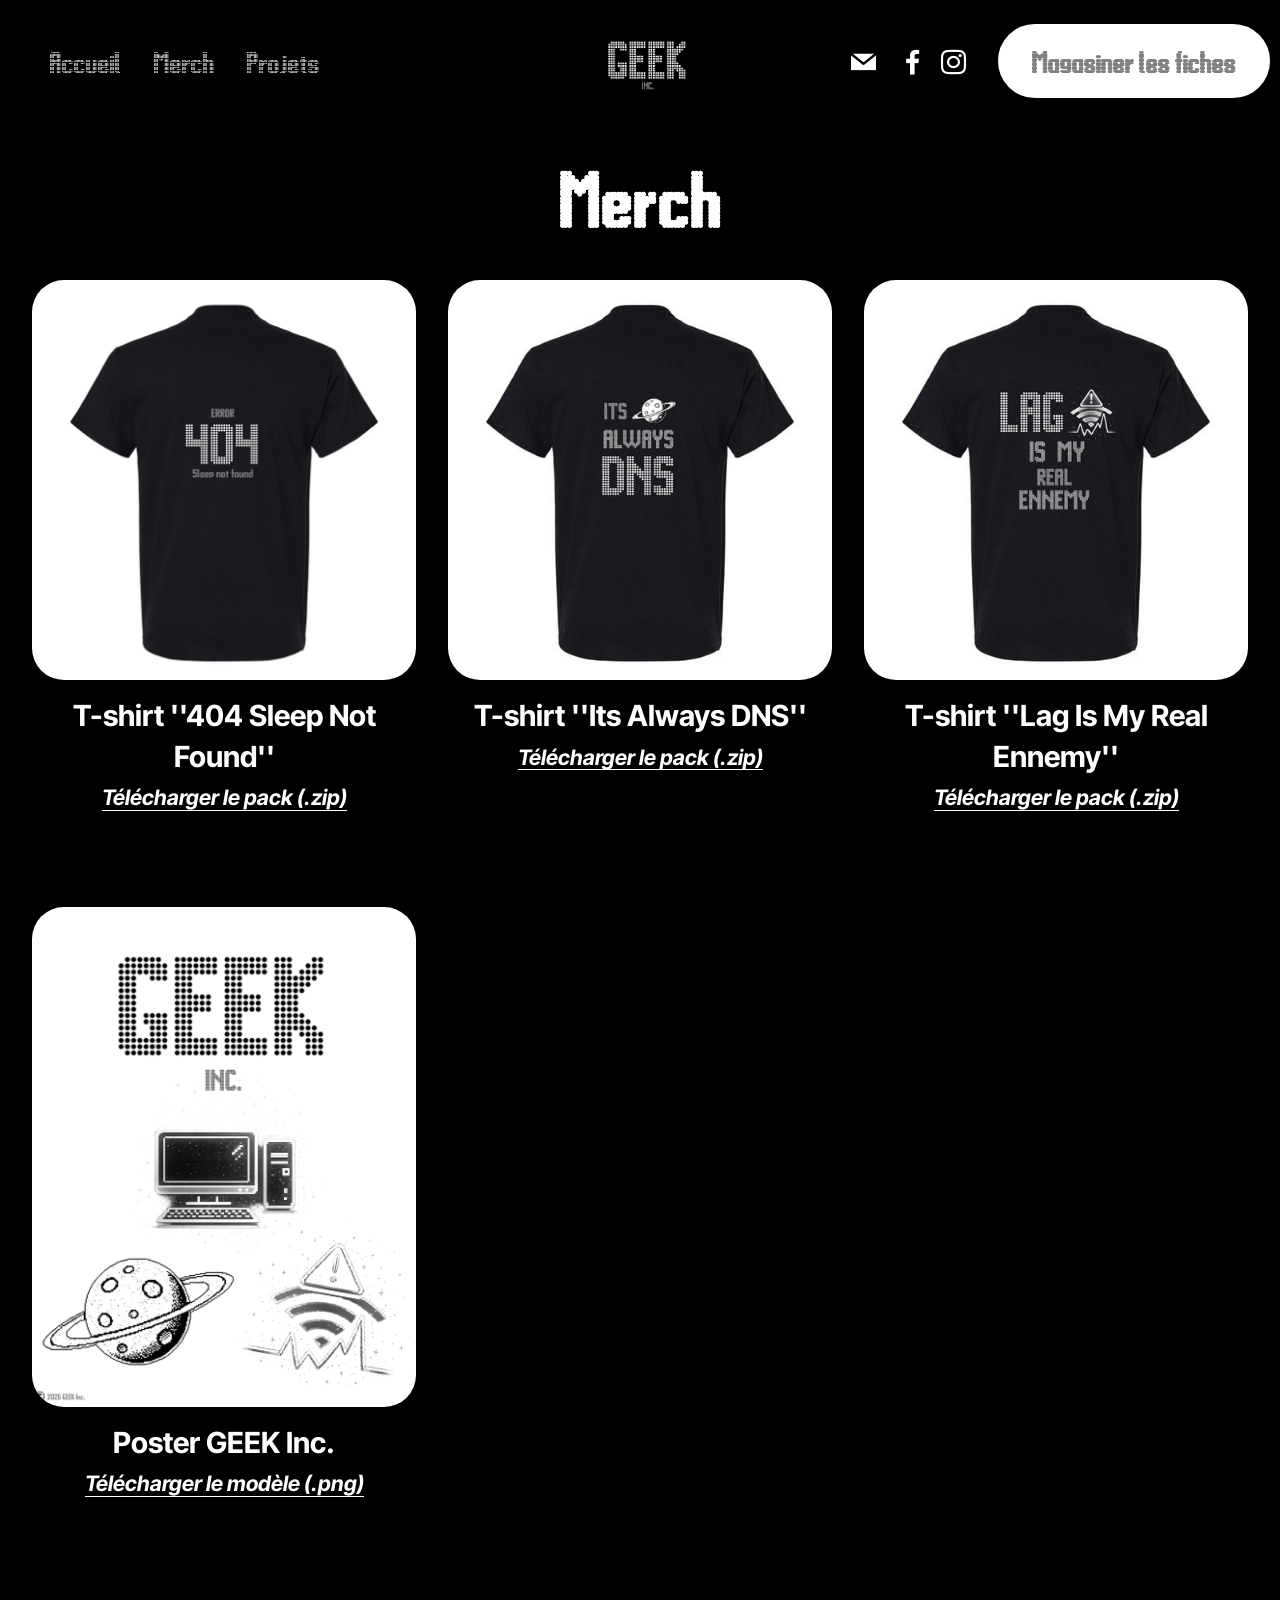
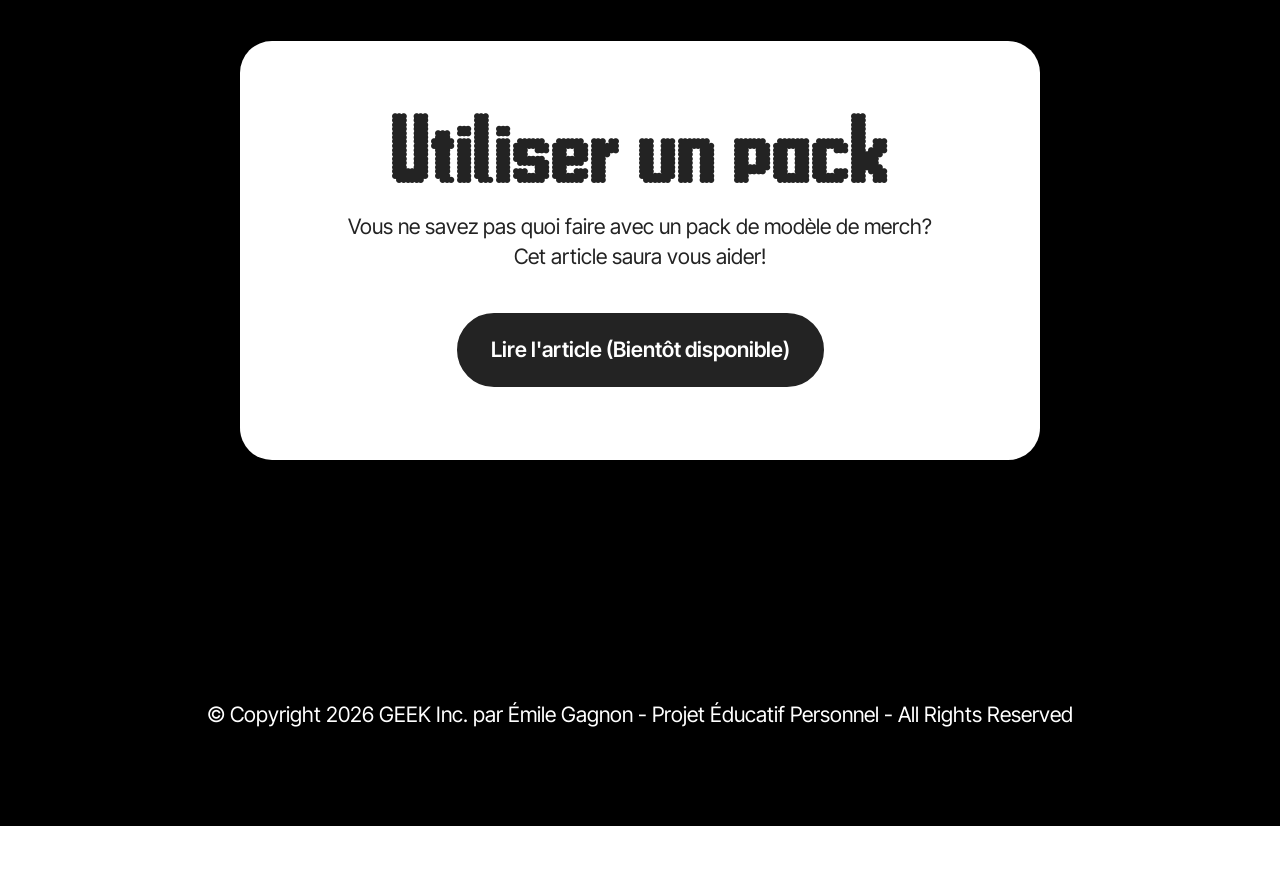
==== modeles-merch.html @ d7d14875 "Initial commit" ====
<!DOCTYPE html>
<html  >
<head>
  <!-- Site made with Mobirise Website Builder v6.1.12, https://mobirise.com -->
  <meta charset="UTF-8">
  <meta http-equiv="X-UA-Compatible" content="IE=edge">
  <meta name="generator" content="Mobirise v6.1.12, mobirise.com">
  <meta name="viewport" content="width=device-width, initial-scale=1, minimum-scale=1">
  <link rel="shortcut icon" href="assets/images/geek-webicon.svg" type="image/x-icon">
  <meta name="description" content="">
  
  
  <title>Nos modèles de merch</title>
  <link rel="stylesheet" href="assets/web/assets/mobirise-icons2/mobirise2.css">
  <link rel="stylesheet" href="assets/bootstrap/css/bootstrap.min.css">
  <link rel="stylesheet" href="assets/animatecss/animate.css">
  <link rel="stylesheet" href="assets/dropdown/css/style.css">
  <link rel="stylesheet" href="assets/socicon/css/styles.css">
  <link rel="stylesheet" href="assets/theme/css/style.css">
  <link href="assets/fonts/style.css" rel="stylesheet">
  <link rel="preload" href="https://fonts.googleapis.com/css?family=Inter+Tight:100,200,300,400,500,600,700,800,900,100i,200i,300i,400i,500i,600i,700i,800i,900i&display=swap" as="style" onload="this.onload=null;this.rel='stylesheet'">
  <noscript><link rel="stylesheet" href="https://fonts.googleapis.com/css?family=Inter+Tight:100,200,300,400,500,600,700,800,900,100i,200i,300i,400i,500i,600i,700i,800i,900i&display=swap"></noscript>
  <link rel="preload" as="style" href="assets/mobirise/css/mbr-additional.css?v=l23xQR"><link rel="stylesheet" href="assets/mobirise/css/mbr-additional.css?v=l23xQR" type="text/css">

  
  
  
</head>
<body>
  
  <section data-bs-version="5.1" class="menu menu3 cid-v8H7tw1gbb" once="menu" id="menu03-1n">
	

	<nav class="navbar navbar-dropdown navbar-fixed-top navbar-expand-lg">
		<div class="container">
			<div class="navbar-brand">
				<span class="navbar-logo">
					<a href="https://mobiri.se">
						<img src="assets/images/geek-354x354.png" alt="Mobirise Website Builder" style="height: 5rem;">
					</a>
				</span>
				
			</div>
			<button class="navbar-toggler" type="button" data-toggle="collapse" data-bs-toggle="collapse" data-target="#navbarSupportedContent" data-bs-target="#navbarSupportedContent" aria-controls="navbarNavAltMarkup" aria-expanded="false" aria-label="Toggle navigation">
				<div class="hamburger">
					<span></span>
					<span></span>
					<span></span>
					<span></span>
				</div>
			</button>
			<div class="collapse navbar-collapse" id="navbarSupportedContent">
				<ul class="navbar-nav nav-dropdown" data-app-modern-menu="true"><li class="nav-item">
						<a class="nav-link link text-primary display-4" href="index.html">Accueil</a>
					</li>
					<li class="nav-item">
						<a class="nav-link link show text-primary display-4" href="modeles-merch.html" aria-expanded="false">Merch</a>
					</li>
					<li class="nav-item">
						<a class="nav-link link text-primary display-4" href="page2.html" target="_blank">Projets</a>
					</li></ul>
				<div class="icons-menu">
					<a class="iconfont-wrapper" href="mailto:info@geek-inc.xyz">
						<span class="p-2 mbr-iconfont socicon-mail socicon" style="font-size: 25px;"></span>
					</a>
					
						<a href="https://www.facebook.com/geek.inc/" target="_blank"><span class="p-2 mbr-iconfont socicon-facebook socicon" style="color: rgb(255, 255, 255); fill: rgb(255, 255, 255); font-size: 25px;"></span></a>
					
					<a class="iconfont-wrapper" href="https://www.instagram.com/geekinc.xyz/" target="_blank">
						<span class="p-2 mbr-iconfont socicon-instagram socicon" style="font-size: 25px;"></span>
					</a>
					
				</div>
				<div class="navbar-buttons mbr-section-btn"><a class="btn btn-primary display-4" href="https://fiches.geek-inc.xyz/" target="_blank">Magasiner les fiches</a></div>
			</div>
		</div>
	</nav>
</section>

<section data-bs-version="5.1" class="people03 cid-v8NaRbPdPz" id="people03-1o">
	
	
	<div class="container">
		<div class="row justify-content-center">
			<div class="col-12 content-head">
				<div class="mbr-section-head mb-5">
					<h4 class="mbr-section-title mbr-fonts-style align-center mb-0 display-2">
						<strong>Merch</strong></h4>
					
				</div>
			</div>
		</div>
		<div class="row">
			<div class="item features-image col-12 col-md-6 col-lg-4">
				<div class="item-wrapper">
					<div class="item-img mb-3">
						<img src="assets/images/tc3a9lc3a9chargement-816x816.png" alt="Mobirise Website Builder" title="">
					</div>
					<div class="item-content align-left">
						<h5 class="item-title mbr-fonts-style display-5"><strong>T-shirt ''404 Sleep Not Found''</strong></h5>
						<h6 class="item-subtitle mbr-fonts-style mb-3 display-7"><a href="https://kdrive.infomaniak.com/app/share/1619948/3350c011-be08-47e1-a820-5546f17cfd3f" class="text-primary" target="_blank"><strong><em>Télécharger le pack (.zip)</em></strong></a></h6>
						
					</div>
					
				</div>
			</div>
			<div class="item features-image col-12 col-md-6 col-lg-4">
				<div class="item-wrapper">
					<div class="item-img mb-3">
						<img src="assets/images/preview-500x500.jpg" alt="Mobirise Website Builder" title="">
					</div>
					<div class="item-content align-left">
						<h5 class="item-title mbr-fonts-style display-5"><strong>T-shirt ''Its Always DNS''</strong></h5>
						<h6 class="item-subtitle mbr-fonts-style mb-3 display-7"><a href="https://kdrive.infomaniak.com/app/share/1619948/a15e37b4-06e8-485d-86db-93f34a758760" class="text-primary" target="_blank"><strong><em>Télécharger le pack (.zip)</em></strong></a></h6>
						
					</div>
					
				</div>
			</div>
			<div class="item features-image col-12 col-md-6 col-lg-4">
				<div class="item-wrapper">
					<div class="item-img mb-3">
						<img src="assets/images/preview201-500x500.jpg" alt="Mobirise Website Builder" title="">
					</div>
					<div class="item-content align-left">
						<h5 class="item-title mbr-fonts-style display-5"><strong>T-shirt ''Lag Is My Real Ennemy''</strong></h5>
						<h6 class="item-subtitle mbr-fonts-style mb-3 display-7"><a href="https://kdrive.infomaniak.com/app/share/1619948/7f54cbf1-dd48-4a43-bb55-bf2e0da4bc68" class="text-primary" target="_blank"><strong><em>Télécharger le pack (.zip)</em></strong></a></h6>
						
					</div>
					
				</div>
			</div>
		</div>
	</div>
</section>

<section data-bs-version="5.1" class="people03 cid-v8SLwIOZ2M" id="people03-1q">
	
	
	<div class="container">
		<div class="row justify-content-center">
			<div class="col-12 content-head">
				
			</div>
		</div>
		<div class="row">
			<div class="item features-image col-12 col-md-6 col-lg-4">
				<div class="item-wrapper">
					<div class="item-img mb-3">
						<img src="assets/images/geek20inc.20poster-816x1037.png" alt="Mobirise Website Builder" title="">
					</div>
					<div class="item-content align-left">
						<h5 class="item-title mbr-fonts-style display-5"><strong>Poster GEEK Inc.</strong></h5>
						<h6 class="item-subtitle mbr-fonts-style mb-3 display-7"><a href="https://kdrive.infomaniak.com/app/share/1619948/2eade030-0a85-47ed-95ed-756db6392377" class="text-primary" target="_blank"><strong><em>Télécharger le modèle (.png)</em></strong></a></h6>
						
					</div>
					
				</div>
			</div>
			
			
		</div>
	</div>
</section>

<section data-bs-version="5.1" class="header14 cid-v8NqPyQXsV" id="header14-1p">
	

	
	
	<div class="container">
		<div class="row justify-content-center">
			<div class="card col-12 col-md-12 col-lg-8">
				<div class="card-wrapper">
					<div class="card-box align-center">
						<h1 class="card-title mbr-fonts-style mb-4 display-1"><strong>Utiliser&nbsp;un pack</strong></h1>
						<p class="mbr-text mbr-fonts-style mb-4 display-7">Vous ne savez pas quoi faire avec un pack de modèle de merch?<br>Cet article saura vous aider!</p>
						<div class="mbr-section-btn mt-4"><a class="btn btn-black display-7" href="https://mobiri.se">Lire l'article (Bientôt disponible)</a></div>
					</div>
				</div>
			</div>
		</div>
	</div>
</section>

<section data-bs-version="5.1" class="footer3 programm5 cid-tL7oDZlVRK" once="footers" id="footer03-3">

        

    

    <div class="container">
        <div class="row">

            

            <div class="col-12">
                
            </div>
            <div class="col-12 mt-5">
                <p class="mbr-fonts-style copyright display-7">
                    © Copyright 2026 GEEK Inc. par Émile Gagnon - Projet Éducatif Personnel - All Rights Reserved
                </p>
            </div>
        </div>
    </div>
</section><section class="display-7" style="padding: 0;align-items: center;justify-content: center;flex-wrap: wrap;    align-content: center;display: flex;position: relative;height: 4rem;"><a href="https://mobiri.se/" style="flex: 1 1;height: 4rem;position: absolute;width: 100%;z-index: 1;"><img alt="" style="height: 4rem;" src="[data-uri]"></a><p style="margin: 0;text-align: center;" class="display-7">&#8204;</p><a style="z-index:1" href="https://mobirise.com/drag-drop-website-builder.html">Drag & Drop Website Builder</a></section><script src="assets/bootstrap/js/bootstrap.bundle.min.js"></script>  <script src="assets/smoothscroll/smooth-scroll.js"></script>  <script src="assets/ytplayer/index.js"></script>  <script src="assets/dropdown/js/navbar-dropdown.js"></script>  <script src="assets/theme/js/script.js"></script>  
  
  
  <input name="animation" type="hidden">
  </body>
</html>
---- assets/web/assets/mobirise-icons2/mobirise2.css ----
@font-face {
  font-family: 'Moririse2';
  font-display: swap;
  src:  url('mobirise2.eot?f2bix4');
  src:  url('mobirise2.eot?f2bix4#iefix') format('embedded-opentype'),
    url('mobirise2.woff2?f2bix4') format('woff2'),
    url('mobirise2.woff?f2bix4') format('woff'),
    url('mobirise2.ttf?f2bix4') format('truetype'),
    url('mobirise2.svg?f2bix4#mobirise2') format('svg');
  font-weight: normal;
  font-style: normal;
}

[class^="mobi-"], [class*=" mobi-"] {
  /* use !important to prevent issues with browser extensions that change fonts */
  font-family: 'Moririse2' !important;
  speak: none;
  font-style: normal;
  font-weight: normal;
  font-variant: normal;
  text-transform: none;
  line-height: 1;

  /* Better Font Rendering =========== */
  -webkit-font-smoothing: antialiased;
  -moz-osx-font-smoothing: grayscale;
}

.mobi-mbri-add-submenu:before {
  content: "\e900";
}
.mobi-mbri-alert:before {
  content: "\e901";
}
.mobi-mbri-align-center:before {
  content: "\e902";
}
.mobi-mbri-align-justify:before {
  content: "\e903";
}
.mobi-mbri-align-left:before {
  content: "\e904";
}
.mobi-mbri-align-right:before {
  content: "\e905";
}
.mobi-mbri-android:before {
  content: "\e906";
}
.mobi-mbri-apple:before {
  content: "\e907";
}
.mobi-mbri-arrow-down:before {
  content: "\e908";
}
.mobi-mbri-arrow-next:before {
  content: "\e909";
}
.mobi-mbri-arrow-prev:before {
  content: "\e90a";
}
.mobi-mbri-arrow-up:before {
  content: "\e90b";
}
.mobi-mbri-bold:before {
  content: "\e90c";
}
.mobi-mbri-bookmark:before {
  content: "\e90d";
}
.mobi-mbri-bootstrap:before {
  content: "\e90e";
}
.mobi-mbri-briefcase:before {
  content: "\e90f";
}
.mobi-mbri-browse:before {
  content: "\e910";
}
.mobi-mbri-bulleted-list:before {
  content: "\e911";
}
.mobi-mbri-calendar:before {
  content: "\e912";
}
.mobi-mbri-camera:before {
  content: "\e913";
}
.mobi-mbri-cart-add:before {
  content: "\e914";
}
.mobi-mbri-cart-full:before {
  content: "\e915";
}
.mobi-mbri-cash:before {
  content: "\e916";
}
.mobi-mbri-change-style:before {
  content: "\e917";
}
.mobi-mbri-chat:before {
  content: "\e918";
}
.mobi-mbri-clock:before {
  content: "\e919";
}
.mobi-mbri-close:before {
  content: "\e91a";
}
.mobi-mbri-cloud:before {
  content: "\e91b";
}
.mobi-mbri-code:before {
  content: "\e91c";
}
.mobi-mbri-contact-form:before {
  content: "\e91d";
}
.mobi-mbri-credit-card:before {
  content: "\e91e";
}
.mobi-mbri-cursor-click:before {
  content: "\e91f";
}
.mobi-mbri-cust-feedback:before {
  content: "\e920";
}
.mobi-mbri-database:before {
  content: "\e921";
}
.mobi-mbri-delivery:before {
  content: "\e922";
}
.mobi-mbri-desktop:before {
  content: "\e923";
}
.mobi-mbri-devices:before {
  content: "\e924";
}
.mobi-mbri-down:before {
  content: "\e925";
}
.mobi-mbri-download-2:before {
  content: "\e926";
}
.mobi-mbri-download:before {
  content: "\e927";
}
.mobi-mbri-drag-n-drop-2:before {
  content: "\e928";
}
.mobi-mbri-drag-n-drop:before {
  content: "\e929";
}
.mobi-mbri-edit-2:before {
  content: "\e92a";
}
.mobi-mbri-edit:before {
  content: "\e92b";
}
.mobi-mbri-error:before {
  content: "\e92c";
}
.mobi-mbri-extension:before {
  content: "\e92d";
}
.mobi-mbri-features:before {
  content: "\e92e";
}
.mobi-mbri-file:before {
  content: "\e92f";
}
.mobi-mbri-flag:before {
  content: "\e930";
}
.mobi-mbri-folder:before {
  content: "\e931";
}
.mobi-mbri-gift:before {
  content: "\e932";
}
.mobi-mbri-github:before {
  content: "\e933";
}
.mobi-mbri-globe-2:before {
  content: "\e934";
}
.mobi-mbri-globe:before {
  content: "\e935";
}
.mobi-mbri-growing-chart:before {
  content: "\e936";
}
.mobi-mbri-hearth:before {
  content: "\e937";
}
.mobi-mbri-help:before {
  content: "\e938";
}
.mobi-mbri-home:before {
  content: "\e939";
}
.mobi-mbri-hot-cup:before {
  content: "\e93a";
}
.mobi-mbri-idea:before {
  content: "\e93b";
}
.mobi-mbri-image-gallery:before {
  content: "\e93c";
}
.mobi-mbri-image-slider:before {
  content: "\e93d";
}
.mobi-mbri-info:before {
  content: "\e93e";
}
.mobi-mbri-italic:before {
  content: "\e93f";
}
.mobi-mbri-key:before {
  content: "\e940";
}
.mobi-mbri-laptop:before {
  content: "\e941";
}
.mobi-mbri-layers:before {
  content: "\e942";
}
.mobi-mbri-left-right:before {
  content: "\e943";
}
.mobi-mbri-left:before {
  content: "\e944";
}
.mobi-mbri-letter:before {
  content: "\e945";
}
.mobi-mbri-like:before {
  content: "\e946";
}
.mobi-mbri-link:before {
  content: "\e947";
}
.mobi-mbri-lock:before {
  content: "\e948";
}
.mobi-mbri-login:before {
  content: "\e949";
}
.mobi-mbri-logout:before {
  content: "\e94a";
}
.mobi-mbri-magic-stick:before {
  content: "\e94b";
}
.mobi-mbri-map-pin:before {
  content: "\e94c";
}
.mobi-mbri-menu:before {
  content: "\e94d";
}
.mobi-mbri-mobile-2:before {
  content: "\e94e";
}
.mobi-mbri-mobile-horizontal:before {
  content: "\e94f";
}
.mobi-mbri-mobile:before {
  content: "\e950";
}
.mobi-mbri-mobirise:before {
  content: "\e951";
}
.mobi-mbri-more-horizontal:before {
  content: "\e952";
}
.mobi-mbri-more-vertical:before {
  content: "\e953";
}
.mobi-mbri-music:before {
  content: "\e954";
}
.mobi-mbri-new-file:before {
  content: "\e955";
}
.mobi-mbri-numbered-list:before {
  content: "\e956";
}
.mobi-mbri-opened-folder:before {
  content: "\e957";
}
.mobi-mbri-pages:before {
  content: "\e958";
}
.mobi-mbri-paper-plane:before {
  content: "\e959";
}
.mobi-mbri-paperclip:before {
  content: "\e95a";
}
.mobi-mbri-phone:before {
  content: "\e95b";
}
.mobi-mbri-photo:before {
  content: "\e95c";
}
.mobi-mbri-photos:before {
  content: "\e95d";
}
.mobi-mbri-pin:before {
  content: "\e95e";
}
.mobi-mbri-play:before {
  content: "\e95f";
}
.mobi-mbri-plus:before {
  content: "\e960";
}
.mobi-mbri-preview:before {
  content: "\e961";
}
.mobi-mbri-print:before {
  content: "\e962";
}
.mobi-mbri-protect:before {
  content: "\e963";
}
.mobi-mbri-question:before {
  content: "\e964";
}
.mobi-mbri-quote-left:before {
  content: "\e965";
}
.mobi-mbri-quote-right:before {
  content: "\e966";
}
.mobi-mbri-redo:before {
  content: "\e967";
}
.mobi-mbri-refresh:before {
  content: "\e968";
}
.mobi-mbri-responsive-2:before {
  content: "\e969";
}
.mobi-mbri-responsive:before {
  content: "\e96a";
}
.mobi-mbri-right:before {
  content: "\e96b";
}
.mobi-mbri-rocket:before {
  content: "\e96c";
}
.mobi-mbri-sad-face:before {
  content: "\e96d";
}
.mobi-mbri-sale:before {
  content: "\e96e";
}
.mobi-mbri-save:before {
  content: "\e96f";
}
.mobi-mbri-search:before {
  content: "\e970";
}
.mobi-mbri-setting-2:before {
  content: "\e971";
}
.mobi-mbri-setting-3:before {
  content: "\e972";
}
.mobi-mbri-setting:before {
  content: "\e973";
}
.mobi-mbri-share:before {
  content: "\e974";
}
.mobi-mbri-shopping-bag:before {
  content: "\e975";
}
.mobi-mbri-shopping-basket:before {
  content: "\e976";
}
.mobi-mbri-shopping-cart:before {
  content: "\e977";
}
.mobi-mbri-sites:before {
  content: "\e978";
}
.mobi-mbri-smile-face:before {
  content: "\e979";
}
.mobi-mbri-speed:before {
  content: "\e97a";
}
.mobi-mbri-star:before {
  content: "\e97b";
}
.mobi-mbri-success:before {
  content: "\e97c";
}
.mobi-mbri-sun:before {
  content: "\e97d";
}
.mobi-mbri-sun2:before {
  content: "\e97e";
}
.mobi-mbri-tablet-vertical:before {
  content: "\e97f";
}
.mobi-mbri-tablet:before {
  content: "\e980";
}
.mobi-mbri-target:before {
  content: "\e981";
}
.mobi-mbri-timer:before {
  content: "\e982";
}
.mobi-mbri-to-ftp:before {
  content: "\e983";
}
.mobi-mbri-to-local-drive:before {
  content: "\e984";
}
.mobi-mbri-touch-swipe:before {
  content: "\e985";
}
.mobi-mbri-touch:before {
  content: "\e986";
}
.mobi-mbri-trash:before {
  content: "\e987";
}
.mobi-mbri-underline:before {
  content: "\e988";
}
.mobi-mbri-undo:before {
  content: "\e989";
}
.mobi-mbri-unlink:before {
  content: "\e98a";
}
.mobi-mbri-unlock:before {
  content: "\e98b";
}
.mobi-mbri-up-down:before {
  content: "\e98c";
}
.mobi-mbri-up:before {
  content: "\e98d";
}
.mobi-mbri-update:before {
  content: "\e98e";
}
.mobi-mbri-upload-2:before {
  content: "\e98f";
}
.mobi-mbri-upload:before {
  content: "\e990";
}
.mobi-mbri-user-2:before {
  content: "\e991";
}
.mobi-mbri-user:before {
  content: "\e992";
}
.mobi-mbri-users:before {
  content: "\e993";
}
.mobi-mbri-video-play:before {
  content: "\e994";
}
.mobi-mbri-video:before {
  content: "\e995";
}
.mobi-mbri-watch:before {
  content: "\e996";
}
.mobi-mbri-website-theme-2:before {
  content: "\e997";
}
.mobi-mbri-website-theme:before {
  content: "\e998";
}
.mobi-mbri-wifi:before {
  content: "\e999";
}
.mobi-mbri-windows:before {
  content: "\e99a";
}
.mobi-mbri-zoom-in:before {
  content: "\e99b";
}
.mobi-mbri-zoom-out:before {
  content: "\e99c";
}
---- assets/dropdown/css/style.css ----
.navbar-dropdown {
  left: 0;
  padding: 0;
  position: absolute;
  right: 0;
  top: 0;
  transition: all 0.45s ease;
  z-index: 1030;
  background: #282828; }
  .navbar-dropdown .navbar-logo {
    margin-right: 0.8rem;
    transition: margin 0.3s ease-in-out;
    vertical-align: middle; }
    .navbar-dropdown .navbar-logo img {
      height: 3.125rem;
      transition: all 0.3s ease-in-out; }
    .navbar-dropdown .navbar-logo.mbr-iconfont {
      font-size: 3.125rem;
      line-height: 3.125rem; }
  .navbar-dropdown .navbar-caption {
    font-weight: 700;
    white-space: normal;
    vertical-align: -4px;
    line-height: 3.125rem !important; }
    .navbar-dropdown .navbar-caption, .navbar-dropdown .navbar-caption:hover {
      color: inherit;
      text-decoration: none; }
  .navbar-dropdown .mbr-iconfont + .navbar-caption {
    vertical-align: -1px; }
  .navbar-dropdown.navbar-fixed-top {
    position: fixed; }
  .navbar-dropdown .navbar-brand span {
    vertical-align: -4px; }
  .navbar-dropdown.bg-color.transparent {
    background: none; }
  .navbar-dropdown.navbar-short .navbar-brand {
    padding: 0.625rem 0; }
    .navbar-dropdown.navbar-short .navbar-brand span {
      vertical-align: -1px; }
  .navbar-dropdown.navbar-short .navbar-caption {
    line-height: 2.375rem !important;
    vertical-align: -2px; }
  .navbar-dropdown.navbar-short .navbar-logo {
    margin-right: 0.5rem; }
    .navbar-dropdown.navbar-short .navbar-logo img {
      height: 2.375rem; }
    .navbar-dropdown.navbar-short .navbar-logo.mbr-iconfont {
      font-size: 2.375rem;
      line-height: 2.375rem; }
  .navbar-dropdown.navbar-short .mbr-table-cell {
    height: 3.625rem; }
  .navbar-dropdown .navbar-close {
    left: 0.6875rem;
    position: fixed;
    top: 0.75rem;
    z-index: 1000; }
  .navbar-dropdown .hamburger-icon {
    content: "";
    display: inline-block;
    vertical-align: middle;
    width: 16px;
    -webkit-box-shadow: 0 -6px 0 1px #282828,0 0 0 1px #282828,0 6px 0 1px #282828;
    -moz-box-shadow: 0 -6px 0 1px #282828,0 0 0 1px #282828,0 6px 0 1px #282828;
    box-shadow: 0 -6px 0 1px #282828,0 0 0 1px #282828,0 6px 0 1px #282828; }

.dropdown-menu .dropdown-toggle[data-toggle="dropdown-submenu"]::after {
  border-bottom: 0.35em solid transparent;
  border-left: 0.35em solid;
  border-right: 0;
  border-top: 0.35em solid transparent;
  margin-left: 0.3rem; }

.dropdown-menu .dropdown-item:focus {
  outline: 0; }

.nav-dropdown {
  font-size: 0.75rem;
  font-weight: 500;
  height: auto !important; }
  .nav-dropdown .nav-btn {
    padding-left: 1rem; }
  .nav-dropdown .link {
    margin: .667em 1.667em;
    font-weight: 500;
    padding: 0;
    transition: color .2s ease-in-out; }
    .nav-dropdown .link.dropdown-toggle {
      margin-right: 2.583em; }
      .nav-dropdown .link.dropdown-toggle::after {
        margin-left: .25rem;
        border-top: 0.35em solid;
        border-right: 0.35em solid transparent;
        border-left: 0.35em solid transparent;
        border-bottom: 0; }
      .nav-dropdown .link.dropdown-toggle[aria-expanded="true"] {
        margin: 0;
        padding: 0.667em 3.263em  0.667em 1.667em; }
  .nav-dropdown .link::after,
  .nav-dropdown .dropdown-item::after {
    color: inherit; }
  .nav-dropdown .btn {
    font-size: 0.75rem;
    font-weight: 700;
    letter-spacing: 0;
    margin-bottom: 0;
    padding-left: 1.25rem;
    padding-right: 1.25rem; }
  .nav-dropdown .dropdown-menu {
    border-radius: 0;
    border: 0;
    left: 0;
    margin: 0;
    padding-bottom: 1.25rem;
    padding-top: 1.25rem;
    position: relative; }
  .nav-dropdown .dropdown-submenu {
    margin-left: 0.125rem;
    top: 0; }
  .nav-dropdown .dropdown-item {
    font-weight: 500;
    line-height: 2;
    padding: 0.3846em 4.615em 0.3846em 1.5385em;
    position: relative;
    transition: color .2s ease-in-out, background-color .2s ease-in-out; }
    .nav-dropdown .dropdown-item::after {
      margin-top: -0.3077em;
      position: absolute;
      right: 1.1538em;
      top: 50%; }
    .nav-dropdown .dropdown-item:focus, .nav-dropdown .dropdown-item:hover {
      background: none; }

@media (max-width: 767px) {
  .nav-dropdown.navbar-toggleable-sm {
    bottom: 0;
    display: none;
    left: 0;
    overflow-x: hidden;
    position: fixed;
    top: 0;
    transform: translateX(-100%);
    -ms-transform: translateX(-100%);
    -webkit-transform: translateX(-100%);
    width: 18.75rem;
    z-index: 999; } }
.nav-dropdown.navbar-toggleable-xl {
  bottom: 0;
  display: none;
  left: 0;
  overflow-x: hidden;
  position: fixed;
  top: 0;
  transform: translateX(-100%);
  -ms-transform: translateX(-100%);
  -webkit-transform: translateX(-100%);
  width: 18.75rem;
  z-index: 999; }

.nav-dropdown-sm {
  display: block !important;
  overflow-x: hidden;
  overflow: auto;
  padding-top: 3.875rem; }
  .nav-dropdown-sm::after {
    content: "";
    display: block;
    height: 3rem;
    width: 100%; }
  .nav-dropdown-sm.collapse.in ~ .navbar-close {
    display: block !important; }
  .nav-dropdown-sm.collapsing, .nav-dropdown-sm.collapse.in {
    transform: translateX(0);
    -ms-transform: translateX(0);
    -webkit-transform: translateX(0);
    transition: all 0.25s ease-out;
    -webkit-transition: all 0.25s ease-out;
    background: #282828; }
  .nav-dropdown-sm.collapsing[aria-expanded="false"] {
    transform: translateX(-100%);
    -ms-transform: translateX(-100%);
    -webkit-transform: translateX(-100%); }
  .nav-dropdown-sm .nav-item {
    display: block;
    margin-left: 0 !important;
    padding-left: 0; }
  .nav-dropdown-sm .link,
  .nav-dropdown-sm .dropdown-item {
    border-top: 1px dotted rgba(255, 255, 255, 0.1);
    font-size: 0.8125rem;
    line-height: 1.6;
    margin: 0 !important;
    padding: 0.875rem 2.4rem 0.875rem 1.5625rem !important;
    position: relative;
    white-space: normal; }
    .nav-dropdown-sm .link:focus, .nav-dropdown-sm .link:hover,
    .nav-dropdown-sm .dropdown-item:focus,
    .nav-dropdown-sm .dropdown-item:hover {
      background: rgba(0, 0, 0, 0.2) !important;
      color: #c0a375; }
  .nav-dropdown-sm .nav-btn {
    position: relative;
    padding: 1.5625rem 1.5625rem 0 1.5625rem; }
    .nav-dropdown-sm .nav-btn::before {
      border-top: 1px dotted rgba(255, 255, 255, 0.1);
      content: "";
      left: 0;
      position: absolute;
      top: 0;
      width: 100%; }
    .nav-dropdown-sm .nav-btn + .nav-btn {
      padding-top: 0.625rem; }
      .nav-dropdown-sm .nav-btn + .nav-btn::before {
        display: none; }
  .nav-dropdown-sm .btn {
    padding: 0.625rem 0; }
  .nav-dropdown-sm .dropdown-toggle[data-toggle="dropdown-submenu"]::after {
    margin-left: .25rem;
    border-top: 0.35em solid;
    border-right: 0.35em solid transparent;
    border-left: 0.35em solid transparent;
    border-bottom: 0; }
  .nav-dropdown-sm .dropdown-toggle[data-toggle="dropdown-submenu"][aria-expanded="true"]::after {
    border-top: 0;
    border-right: 0.35em solid transparent;
    border-left: 0.35em solid transparent;
    border-bottom: 0.35em solid; }
  .nav-dropdown-sm .dropdown-menu {
    margin: 0;
    padding: 0;
    position: relative;
    top: 0;
    left: 0;
    width: 100%;
    border: 0;
    float: none;
    border-radius: 0;
    background: none; }
  .nav-dropdown-sm .dropdown-submenu {
    left: 100%;
    margin-left: 0.125rem;
    margin-top: -1.25rem;
    top: 0; }

.navbar-toggleable-sm .nav-dropdown .dropdown-menu {
  position: absolute; }

.navbar-toggleable-sm .nav-dropdown .dropdown-submenu {
  left: 100%;
  margin-left: 0.125rem;
  margin-top: -1.25rem;
  top: 0; }

.navbar-toggleable-sm.opened .nav-dropdown .dropdown-menu {
  position: relative; }

.navbar-toggleable-sm.opened .nav-dropdown .dropdown-submenu {
  left: 0;
  margin-left: 00rem;
  margin-top: 0rem;
  top: 0; }

.is-builder .nav-dropdown.collapsing {
  transition: none !important; }
---- assets/socicon/css/styles.css ----
@charset "UTF-8";

@font-face {
  font-family: 'Socicon';
  src:  url('../fonts/socicon.eot');
  src:  url('../fonts/socicon.eot?#iefix') format('embedded-opentype'),
    url('../fonts/socicon.woff2') format('woff2'),
    url('../fonts/socicon.ttf') format('truetype'),
    url('../fonts/socicon.woff') format('woff'),
    url('../fonts/socicon.svg#socicon') format('svg');
  font-weight: normal;
  font-style: normal;
  font-display: swap;
}

[data-icon]:before {
  font-family: "socicon" !important;
  content: attr(data-icon);
  font-style: normal !important;
  font-weight: normal !important;
  font-variant: normal !important;
  text-transform: none !important;
  speak: none;
  line-height: 1;
  -webkit-font-smoothing: antialiased;
  -moz-osx-font-smoothing: grayscale;
}

[class^="socicon-"], [class*=" socicon-"] {
  /* use !important to prevent issues with browser extensions that change fonts */
  font-family: 'Socicon' !important;
  speak: none;
  font-style: normal;
  font-weight: normal;
  font-variant: normal;
  text-transform: none;
  line-height: 1;

  /* Better Font Rendering =========== */
  -webkit-font-smoothing: antialiased;
  -moz-osx-font-smoothing: grayscale;
}

.socicon-500px:before {
  content: "\e000";
}
.socicon-8tracks:before {
  content: "\e001";
}
.socicon-airbnb:before {
  content: "\e002";
}
.socicon-alliance:before {
  content: "\e003";
}
.socicon-amazon:before {
  content: "\e004";
}
.socicon-amplement:before {
  content: "\e005";
}
.socicon-android:before {
  content: "\e006";
}
.socicon-angellist:before {
  content: "\e007";
}
.socicon-apple:before {
  content: "\e008";
}
.socicon-appnet:before {
  content: "\e009";
}
.socicon-baidu:before {
  content: "\e00a";
}
.socicon-bandcamp:before {
  content: "\e00b";
}
.socicon-battlenet:before {
  content: "\e00c";
}
.socicon-mixer:before {
  content: "\e00d";
}
.socicon-bebee:before {
  content: "\e00e";
}
.socicon-bebo:before {
  content: "\e00f";
}
.socicon-behance:before {
  content: "\e010";
}
.socicon-blizzard:before {
  content: "\e011";
}
.socicon-blogger:before {
  content: "\e012";
}
.socicon-buffer:before {
  content: "\e013";
}
.socicon-chrome:before {
  content: "\e014";
}
.socicon-coderwall:before {
  content: "\e015";
}
.socicon-curse:before {
  content: "\e016";
}
.socicon-dailymotion:before {
  content: "\e017";
}
.socicon-deezer:before {
  content: "\e018";
}
.socicon-delicious:before {
  content: "\e019";
}
.socicon-deviantart:before {
  content: "\e01a";
}
.socicon-diablo:before {
  content: "\e01b";
}
.socicon-digg:before {
  content: "\e01c";
}
.socicon-discord:before {
  content: "\e01d";
}
.socicon-disqus:before {
  content: "\e01e";
}
.socicon-douban:before {
  content: "\e01f";
}
.socicon-draugiem:before {
  content: "\e020";
}
.socicon-dribbble:before {
  content: "\e021";
}
.socicon-drupal:before {
  content: "\e022";
}
.socicon-ebay:before {
  content: "\e023";
}
.socicon-ello:before {
  content: "\e024";
}
.socicon-endomodo:before {
  content: "\e025";
}
.socicon-envato:before {
  content: "\e026";
}
.socicon-etsy:before {
  content: "\e027";
}
.socicon-facebook:before {
  content: "\e028";
}
.socicon-feedburner:before {
  content: "\e029";
}
.socicon-filmweb:before {
  content: "\e02a";
}
.socicon-firefox:before {
  content: "\e02b";
}
.socicon-flattr:before {
  content: "\e02c";
}
.socicon-flickr:before {
  content: "\e02d";
}
.socicon-formulr:before {
  content: "\e02e";
}
.socicon-forrst:before {
  content: "\e02f";
}
.socicon-foursquare:before {
  content: "\e030";
}
.socicon-friendfeed:before {
  content: "\e031";
}
.socicon-github:before {
  content: "\e032";
}
.socicon-goodreads:before {
  content: "\e033";
}
.socicon-google:before {
  content: "\e034";
}
.socicon-googlescholar:before {
  content: "\e035";
}
.socicon-googlegroups:before {
  content: "\e036";
}
.socicon-googlephotos:before {
  content: "\e037";
}
.socicon-googleplus:before {
  content: "\e038";
}
.socicon-grooveshark:before {
  content: "\e039";
}
.socicon-hackerrank:before {
  content: "\e03a";
}
.socicon-hearthstone:before {
  content: "\e03b";
}
.socicon-hellocoton:before {
  content: "\e03c";
}
.socicon-heroes:before {
  content: "\e03d";
}
.socicon-smashcast:before {
  content: "\e03e";
}
.socicon-horde:before {
  content: "\e03f";
}
.socicon-houzz:before {
  content: "\e040";
}
.socicon-icq:before {
  content: "\e041";
}
.socicon-identica:before {
  content: "\e042";
}
.socicon-imdb:before {
  content: "\e043";
}
.socicon-instagram:before {
  content: "\e044";
}
.socicon-issuu:before {
  content: "\e045";
}
.socicon-istock:before {
  content: "\e046";
}
.socicon-itunes:before {
  content: "\e047";
}
.socicon-keybase:before {
  content: "\e048";
}
.socicon-lanyrd:before {
  content: "\e049";
}
.socicon-lastfm:before {
  content: "\e04a";
}
.socicon-line:before {
  content: "\e04b";
}
.socicon-linkedin:before {
  content: "\e04c";
}
.socicon-livejournal:before {
  content: "\e04d";
}
.socicon-lyft:before {
  content: "\e04e";
}
.socicon-macos:before {
  content: "\e04f";
}
.socicon-mail:before {
  content: "\e050";
}
.socicon-medium:before {
  content: "\e051";
}
.socicon-meetup:before {
  content: "\e052";
}
.socicon-mixcloud:before {
  content: "\e053";
}
.socicon-modelmayhem:before {
  content: "\e054";
}
.socicon-mumble:before {
  content: "\e055";
}
.socicon-myspace:before {
  content: "\e056";
}
.socicon-newsvine:before {
  content: "\e057";
}
.socicon-nintendo:before {
  content: "\e058";
}
.socicon-npm:before {
  content: "\e059";
}
.socicon-odnoklassniki:before {
  content: "\e05a";
}
.socicon-openid:before {
  content: "\e05b";
}
.socicon-opera:before {
  content: "\e05c";
}
.socicon-outlook:before {
  content: "\e05d";
}
.socicon-overwatch:before {
  content: "\e05e";
}
.socicon-patreon:before {
  content: "\e05f";
}
.socicon-paypal:before {
  content: "\e060";
}
.socicon-periscope:before {
  content: "\e061";
}
.socicon-persona:before {
  content: "\e062";
}
.socicon-pinterest:before {
  content: "\e063";
}
.socicon-play:before {
  content: "\e064";
}
.socicon-player:before {
  content: "\e065";
}
.socicon-playstation:before {
  content: "\e066";
}
.socicon-pocket:before {
  content: "\e067";
}
.socicon-qq:before {
  content: "\e068";
}
.socicon-quora:before {
  content: "\e069";
}
.socicon-raidcall:before {
  content: "\e06a";
}
.socicon-ravelry:before {
  content: "\e06b";
}
.socicon-reddit:before {
  content: "\e06c";
}
.socicon-renren:before {
  content: "\e06d";
}
.socicon-researchgate:before {
  content: "\e06e";
}
.socicon-residentadvisor:before {
  content: "\e06f";
}
.socicon-reverbnation:before {
  content: "\e070";
}
.socicon-rss:before {
  content: "\e071";
}
.socicon-sharethis:before {
  content: "\e072";
}
.socicon-skype:before {
  content: "\e073";
}
.socicon-slideshare:before {
  content: "\e074";
}
.socicon-smugmug:before {
  content: "\e075";
}
.socicon-snapchat:before {
  content: "\e076";
}
.socicon-songkick:before {
  content: "\e077";
}
.socicon-soundcloud:before {
  content: "\e078";
}
.socicon-spotify:before {
  content: "\e079";
}
.socicon-stackexchange:before {
  content: "\e07a";
}
.socicon-stackoverflow:before {
  content: "\e07b";
}
.socicon-starcraft:before {
  content: "\e07c";
}
.socicon-stayfriends:before {
  content: "\e07d";
}
.socicon-steam:before {
  content: "\e07e";
}
.socicon-storehouse:before {
  content: "\e07f";
}
.socicon-strava:before {
  content: "\e080";
}
.socicon-streamjar:before {
  content: "\e081";
}
.socicon-stumbleupon:before {
  content: "\e082";
}
.socicon-swarm:before {
  content: "\e083";
}
.socicon-teamspeak:before {
  content: "\e084";
}
.socicon-teamviewer:before {
  content: "\e085";
}
.socicon-technorati:before {
  content: "\e086";
}
.socicon-telegram:before {
  content: "\e087";
}
.socicon-tripadvisor:before {
  content: "\e088";
}
.socicon-tripit:before {
  content: "\e089";
}
.socicon-triplej:before {
  content: "\e08a";
}
.socicon-tumblr:before {
  content: "\e08b";
}
.socicon-twitch:before {
  content: "\e08c";
}
.socicon-twitter:before {
  content: "\e08d";
}
.socicon-uber:before {
  content: "\e08e";
}
.socicon-ventrilo:before {
  content: "\e08f";
}
.socicon-viadeo:before {
  content: "\e090";
}
.socicon-viber:before {
  content: "\e091";
}
.socicon-viewbug:before {
  content: "\e092";
}
.socicon-vimeo:before {
  content: "\e093";
}
.socicon-vine:before {
  content: "\e094";
}
.socicon-vkontakte:before {
  content: "\e095";
}
.socicon-warcraft:before {
  content: "\e096";
}
.socicon-wechat:before {
  content: "\e097";
}
.socicon-weibo:before {
  content: "\e098";
}
.socicon-whatsapp:before {
  content: "\e099";
}
.socicon-wikipedia:before {
  content: "\e09a";
}
.socicon-windows:before {
  content: "\e09b";
}
.socicon-wordpress:before {
  content: "\e09c";
}
.socicon-wykop:before {
  content: "\e09d";
}
.socicon-xbox:before {
  content: "\e09e";
}
.socicon-xing:before {
  content: "\e09f";
}
.socicon-yahoo:before {
  content: "\e0a0";
}
.socicon-yammer:before {
  content: "\e0a1";
}
.socicon-yandex:before {
  content: "\e0a2";
}
.socicon-yelp:before {
  content: "\e0a3";
}
.socicon-younow:before {
  content: "\e0a4";
}
.socicon-youtube:before {
  content: "\e0a5";
}
.socicon-zapier:before {
  content: "\e0a6";
}
.socicon-zerply:before {
  content: "\e0a7";
}
.socicon-zomato:before {
  content: "\e0a8";
}
.socicon-zynga:before {
  content: "\e0a9";
}
.socicon-bluesky:before {
  content: "\e0aa";
}
.socicon-threads:before {
  content: "\e0ab";
}
.socicon-spreadshirt:before {
  content: "\e901";
}
.socicon-gamejolt:before {
  content: "\e902";
}
.socicon-trello:before {
  content: "\e903";
}
.socicon-tunein:before {
  content: "\e904";
}
.socicon-bloglovin:before {
  content: "\e905";
}
.socicon-gamewisp:before {
  content: "\e906";
}
.socicon-messenger:before {
  content: "\e907";
}
.socicon-pandora:before {
  content: "\e908";
}
.socicon-augment:before {
  content: "\e909";
}
.socicon-bitbucket:before {
  content: "\e90a";
}
.socicon-fyuse:before {
  content: "\e90b";
}
.socicon-yt-gaming:before {
  content: "\e90c";
}
.socicon-sketchfab:before {
  content: "\e90d";
}
.socicon-mobcrush:before {
  content: "\e90e";
}
.socicon-microsoft:before {
  content: "\e90f";
}
.socicon-realtor:before {
  content: "\e910";
}
.socicon-tidal:before {
  content: "\e911";
}
.socicon-qobuz:before {
  content: "\e912";
}
.socicon-natgeo:before {
  content: "\e913";
}
.socicon-mastodon:before {
  content: "\e914";
}
.socicon-unsplash:before {
  content: "\e915";
}
.socicon-homeadvisor:before {
  content: "\e916";
}
.socicon-angieslist:before {
  content: "\e917";
}
.socicon-codepen:before {
  content: "\e918";
}
.socicon-slack:before {
  content: "\e919";
}
.socicon-openaigym:before {
  content: "\e91a";
}
.socicon-logmein:before {
  content: "\e91b";
}
.socicon-fiverr:before {
  content: "\e91c";
}
.socicon-gotomeeting:before {
  content: "\e91d";
}
.socicon-aliexpress:before {
  content: "\e91e";
}
.socicon-guru:before {
  content: "\e91f";
}
.socicon-appstore:before {
  content: "\e920";
}
.socicon-homes:before {
  content: "\e921";
}
.socicon-zoom:before {
  content: "\e922";
}
.socicon-alibaba:before {
  content: "\e923";
}
.socicon-craigslist:before {
  content: "\e924";
}
.socicon-wix:before {
  content: "\e925";
}
.socicon-redfin:before {
  content: "\e926";
}
.socicon-googlecalendar:before {
  content: "\e927";
}
.socicon-shopify:before {
  content: "\e928";
}
.socicon-freelancer:before {
  content: "\e929";
}
.socicon-seedrs:before {
  content: "\e92a";
}
.socicon-bing:before {
  content: "\e92b";
}
.socicon-doodle:before {
  content: "\e92c";
}
.socicon-bonanza:before {
  content: "\e92d";
}
.socicon-squarespace:before {
  content: "\e92e";
}
.socicon-toptal:before {
  content: "\e92f";
}
.socicon-gust:before {
  content: "\e930";
}
.socicon-ask:before {
  content: "\e931";
}
.socicon-trulia:before {
  content: "\e932";
}
.socicon-loomly:before {
  content: "\e933";
}
.socicon-ghost:before {
  content: "\e934";
}
.socicon-upwork:before {
  content: "\e935";
}
.socicon-fundable:before {
  content: "\e936";
}
.socicon-booking:before {
  content: "\e937";
}
.socicon-googlemaps:before {
  content: "\e938";
}
.socicon-zillow:before {
  content: "\e939";
}
.socicon-niconico:before {
  content: "\e93a";
}
.socicon-toneden:before {
  content: "\e93b";
}
.socicon-crunchbase:before {
  content: "\e93c";
}
.socicon-homefy:before {
  content: "\e93d";
}
.socicon-calendly:before {
  content: "\e93e";
}
.socicon-livemaster:before {
  content: "\e93f";
}
.socicon-udemy:before {
  content: "\e940";
}
.socicon-codered:before {
  content: "\e941";
}
.socicon-origin:before {
  content: "\e942";
}
.socicon-nextdoor:before {
  content: "\e943";
}
.socicon-portfolio:before {
  content: "\e944";
}
.socicon-instructables:before {
  content: "\e945";
}
.socicon-gitlab:before {
  content: "\e946";
}
.socicon-hackernews:before {
  content: "\e947";
}
.socicon-smashwords:before {
  content: "\e948";
}
.socicon-kobo:before {
  content: "\e949";
}
.socicon-bookbub:before {
  content: "\e94a";
}
.socicon-mailru:before {
  content: "\e94b";
}
.socicon-moddb:before {
  content: "\e94c";
}
.socicon-indiedb:before {
  content: "\e94d";
}
.socicon-traxsource:before {
  content: "\e94e";
}
.socicon-gamefor:before {
  content: "\e94f";
}
.socicon-pixiv:before {
  content: "\e950";
}
.socicon-myanimelist:before {
  content: "\e951";
}
.socicon-blackberry:before {
  content: "\e952";
}
.socicon-wickr:before {
  content: "\e953";
}
.socicon-spip:before {
  content: "\e954";
}
.socicon-napster:before {
  content: "\e955";
}
.socicon-beatport:before {
  content: "\e956";
}
.socicon-hackerone:before {
  content: "\e957";
}
.socicon-internet:before {
  content: "\e958";
}
.socicon-ubuntu:before {
  content: "\e959";
}
.socicon-artstation:before {
  content: "\e95a";
}
.socicon-invision:before {
  content: "\e95b";
}
.socicon-torial:before {
  content: "\e95c";
}
.socicon-collectorz:before {
  content: "\e95d";
}
.socicon-seenthis:before {
  content: "\e95e";
}
.socicon-googleplaymusic:before {
  content: "\e95f";
}
.socicon-debian:before {
  content: "\e960";
}
.socicon-filmfreeway:before {
  content: "\e961";
}
.socicon-gnome:before {
  content: "\e962";
}
.socicon-itchio:before {
  content: "\e963";
}
.socicon-jamendo:before {
  content: "\e964";
}
.socicon-mix:before {
  content: "\e965";
}
.socicon-sharepoint:before {
  content: "\e966";
}
.socicon-tinder:before {
  content: "\e967";
}
.socicon-windguru:before {
  content: "\e968";
}
.socicon-cdbaby:before {
  content: "\e969";
}
.socicon-elementaryos:before {
  content: "\e96a";
}
.socicon-stage32:before {
  content: "\e96b";
}
.socicon-tiktok:before {
  content: "\e96c";
}
.socicon-gitter:before {
  content: "\e96d";
}
.socicon-letterboxd:before {
  content: "\e96e";
}
.socicon-threema:before {
  content: "\e96f";
}
.socicon-splice:before {
  content: "\e970";
}
.socicon-metapop:before {
  content: "\e971";
}
.socicon-naver:before {
  content: "\e972";
}
.socicon-remote:before {
  content: "\e973";
}
.socicon-flipboard:before {
  content: "\e974";
}
.socicon-googlehangouts:before {
  content: "\e975";
}
.socicon-dlive:before {
  content: "\e976";
}
.socicon-vsco:before {
  content: "\e977";
}
.socicon-stitcher:before {
  content: "\e978";
}
.socicon-avvo:before {
  content: "\e979";
}
.socicon-redbubble:before {
  content: "\e97a";
}
.socicon-society6:before {
  content: "\e97b";
}
.socicon-zazzle:before {
  content: "\e97c";
}
.socicon-eitaa:before {
  content: "\e97d";
}
.socicon-soroush:before {
  content: "\e97e";
}
.socicon-bale:before {
  content: "\e97f";
}
---- assets/theme/css/style.css ----
@charset "UTF-8";
section {
  background-color: #ffffff;
}

body {
  font-style: normal;
  line-height: 1.5;
  font-weight: 400;
  color: #232323;
  position: relative;
}

button {
  background-color: transparent;
  border-color: transparent;
}

.embla__button,
.carousel-control {
  background-color: #edefea !important;
  opacity: 0.8 !important;
  color: #464845 !important;
  border-color: #edefea !important;
}

.carousel .close,
.modalWindow .close {
  background-color: #edefea !important;
  color: #464845 !important;
  border-color: #edefea !important;
  opacity: 0.8 !important;
}

.carousel .close:hover,
.modalWindow .close:hover {
  opacity: 1 !important;
}

.carousel-indicators li {
  background-color: #edefea !important;
  border: 2px solid #464845 !important;
}

.carousel-indicators li:hover,
.carousel-indicators li:active {
  opacity: 0.8 !important;
}

.embla__button:hover,
.carousel-control:hover {
  background-color: #edefea !important;
  opacity: 1 !important;
}

.modalWindow-video-container {
  height: 80%;
}

section,
.container,
.container-fluid {
  position: relative;
  word-wrap: break-word;
}

a.mbr-iconfont:hover {
  text-decoration: none;
}

.article .lead p,
.article .lead ul,
.article .lead ol,
.article .lead pre,
.article .lead blockquote {
  margin-bottom: 0;
}

a {
  font-style: normal;
  font-weight: 400;
  cursor: pointer;
}
a, a:hover {
  text-decoration: none;
}

.mbr-section-title {
  font-style: normal;
  line-height: 1.3;
}

.mbr-section-subtitle {
  line-height: 1.3;
}

.mbr-text {
  font-style: normal;
  line-height: 1.7;
}

h1,
h2,
h3,
h4,
h5,
h6,
.display-1,
.display-2,
.display-4,
.display-5,
.display-7,
span,
p,
a {
  line-height: 1;
  word-break: break-word;
  word-wrap: break-word;
  font-weight: 400;
}

b,
strong {
  font-weight: bold;
}

input:-webkit-autofill, input:-webkit-autofill:hover, input:-webkit-autofill:focus, input:-webkit-autofill:active {
  transition-delay: 9999s;
  -webkit-transition-property: background-color, color;
  transition-property: background-color, color;
}

textarea[type=hidden] {
  display: none;
}

section {
  background-position: 50% 50%;
  background-repeat: no-repeat;
  background-size: cover;
}
section .mbr-background-video,
section .mbr-background-video-preview {
  position: absolute;
  bottom: 0;
  left: 0;
  right: 0;
  top: 0;
}

.hidden {
  visibility: hidden;
}

.mbr-z-index20 {
  z-index: 20;
}

/*! Base colors */
.mbr-white {
  color: #ffffff;
}

.mbr-black {
  color: #111111;
}

.mbr-bg-white {
  background-color: #ffffff;
}

.mbr-bg-black {
  background-color: #000000;
}

/*! Text-aligns */
.align-left {
  text-align: left;
}

.align-center {
  text-align: center;
}

.align-right {
  text-align: right;
}

/*! Font-weight  */
.mbr-light {
  font-weight: 300;
}

.mbr-regular {
  font-weight: 400;
}

.mbr-semibold {
  font-weight: 500;
}

.mbr-bold {
  font-weight: 700;
}

/*! Media  */
.media-content {
  flex-basis: 100%;
}

.media-container-row {
  display: flex;
  flex-direction: row;
  flex-wrap: wrap;
  justify-content: center;
  align-content: center;
  align-items: start;
}
.media-container-row .media-size-item {
  width: 400px;
}

.media-container-column {
  display: flex;
  flex-direction: column;
  flex-wrap: wrap;
  justify-content: center;
  align-content: center;
  align-items: stretch;
}
.media-container-column > * {
  width: 100%;
}

@media (min-width: 992px) {
  .media-container-row {
    flex-wrap: nowrap;
  }
}
figure {
  margin-bottom: 0;
  overflow: hidden;
}

figure[mbr-media-size] {
  transition: width 0.1s;
}

img,
iframe {
  display: block;
  width: 100%;
}

.card {
  background-color: transparent;
  border: none;
}

.card-box {
  width: 100%;
}

.card-img {
  text-align: center;
  flex-shrink: 0;
  -webkit-flex-shrink: 0;
}

.media {
  max-width: 100%;
  margin: 0 auto;
}

.mbr-figure {
  align-self: center;
}

.media-container > div {
  max-width: 100%;
}

.mbr-figure img,
.card-img img {
  width: 100%;
}

@media (max-width: 991px) {
  .media-size-item {
    width: auto !important;
  }
  .media {
    width: auto;
  }
  .mbr-figure {
    width: 100% !important;
  }
}
/*! Buttons */
.mbr-section-btn {
  margin-left: -0.6rem;
  margin-right: -0.6rem;
  font-size: 0;
}

.btn {
  font-weight: 600;
  border-width: 1px;
  font-style: normal;
  margin: 0.6rem 0.6rem;
  white-space: normal;
  transition: all 0.2s ease-in-out;
  display: inline-flex;
  align-items: center;
  justify-content: center;
  word-break: break-word;
}

.btn-sm {
  font-weight: 600;
  letter-spacing: 0px;
  transition: all 0.3s ease-in-out;
}

.btn-md {
  font-weight: 600;
  letter-spacing: 0px;
  transition: all 0.3s ease-in-out;
}

.btn-lg {
  font-weight: 600;
  letter-spacing: 0px;
  transition: all 0.3s ease-in-out;
}

.btn-form {
  margin: 0;
}
.btn-form:hover {
  cursor: pointer;
}

nav .mbr-section-btn {
  margin-left: 0rem;
  margin-right: 0rem;
}

/*! Btn icon margin */
.btn .mbr-iconfont,
.btn.btn-sm .mbr-iconfont {
  order: 1;
  cursor: pointer;
  margin-left: 0.5rem;
  vertical-align: sub;
}

.btn.btn-md .mbr-iconfont,
.btn.btn-md .mbr-iconfont {
  margin-left: 0.8rem;
}

.mbr-regular {
  font-weight: 400;
}

.mbr-semibold {
  font-weight: 500;
}

.mbr-bold {
  font-weight: 700;
}

[type=submit] {
  -webkit-appearance: none;
}

/*! Full-screen */
.mbr-fullscreen .mbr-overlay {
  min-height: 100vh;
}

.mbr-fullscreen {
  display: flex;
  display: -moz-flex;
  display: -ms-flex;
  display: -o-flex;
  align-items: center;
  min-height: 100vh;
  padding-top: 3rem;
  padding-bottom: 3rem;
}

/*! Map */
.map {
  height: 25rem;
  position: relative;
}
.map iframe {
  width: 100%;
  height: 100%;
}

/*! Scroll to top arrow */
.mbr-arrow-up {
  bottom: 25px;
  right: 90px;
  position: fixed;
  text-align: right;
  z-index: 5000;
  color: #ffffff;
  font-size: 22px;
}

.mbr-arrow-up a {
  background: rgba(0, 0, 0, 0.2);
  border-radius: 50%;
  color: #fff;
  display: inline-block;
  height: 60px;
  width: 60px;
  border: 2px solid #fff;
  outline-style: none !important;
  position: relative;
  text-decoration: none;
  transition: all 0.3s ease-in-out;
  cursor: pointer;
  text-align: center;
}
.mbr-arrow-up a:hover {
  background-color: rgba(0, 0, 0, 0.4);
}
.mbr-arrow-up a i {
  line-height: 60px;
}

.mbr-arrow-up-icon {
  display: block;
  color: #fff;
}

.mbr-arrow-up-icon::before {
  content: "›";
  display: inline-block;
  font-family: serif;
  font-size: 22px;
  line-height: 1;
  font-style: normal;
  position: relative;
  top: 6px;
  left: -4px;
  transform: rotate(-90deg);
}

/*! Arrow Down */
.mbr-arrow {
  position: absolute;
  bottom: 45px;
  left: 50%;
  width: 60px;
  height: 60px;
  cursor: pointer;
  background-color: rgba(80, 80, 80, 0.5);
  border-radius: 50%;
  transform: translateX(-50%);
}
@media (max-width: 767px) {
  .mbr-arrow {
    display: none;
  }
}
.mbr-arrow > a {
  display: inline-block;
  text-decoration: none;
  outline-style: none;
  animation: arrowdown 1.7s ease-in-out infinite;
  color: #ffffff;
}
.mbr-arrow > a > i {
  position: absolute;
  top: -2px;
  left: 15px;
  font-size: 2rem;
}

#scrollToTop a i::before {
  content: "";
  position: absolute;
  display: block;
  border-bottom: 2.5px solid #fff;
  border-left: 2.5px solid #fff;
  width: 27.8%;
  height: 27.8%;
  left: 50%;
  top: 51%;
  transform: translateY(-30%) translateX(-50%) rotate(135deg);
}

@keyframes arrowdown {
  0% {
    transform: translateY(0px);
  }
  50% {
    transform: translateY(-5px);
  }
  100% {
    transform: translateY(0px);
  }
}
@media (max-width: 500px) {
  .mbr-arrow-up {
    left: 0;
    right: 0;
    text-align: center;
  }
}
/*Gradients animation*/
@keyframes gradient-animation {
  from {
    background-position: 0% 100%;
    animation-timing-function: ease-in-out;
  }
  to {
    background-position: 100% 0%;
    animation-timing-function: ease-in-out;
  }
}
.bg-gradient {
  background-size: 200% 200%;
  animation: gradient-animation 5s infinite alternate;
  -webkit-animation: gradient-animation 5s infinite alternate;
}

.menu .navbar-brand {
  display: -webkit-flex;
}
.menu .navbar-brand span {
  display: flex;
  display: -webkit-flex;
}
.menu .navbar-brand .navbar-caption-wrap {
  display: -webkit-flex;
}
.menu .navbar-brand .navbar-logo img {
  display: -webkit-flex;
  width: auto;
}
@media (min-width: 768px) and (max-width: 991px) {
  .menu .navbar-toggleable-sm .navbar-nav {
    display: -ms-flexbox;
  }
}
@media (max-width: 991px) {
  .menu .navbar-collapse {
    max-height: 93.5vh;
  }
  .menu .navbar-collapse.show {
    overflow: auto;
  }
}
@media (min-width: 992px) {
  .menu .navbar-nav.nav-dropdown {
    display: -webkit-flex;
  }
  .menu .navbar-toggleable-sm .navbar-collapse {
    display: -webkit-flex !important;
  }
  .menu .collapsed .navbar-collapse {
    max-height: 93.5vh;
  }
  .menu .collapsed .navbar-collapse.show {
    overflow: auto;
  }
}
@media (max-width: 767px) {
  .menu .navbar-collapse {
    max-height: 80vh;
  }
}

.nav-link .mbr-iconfont {
  margin-right: 0.5rem;
}

.navbar {
  display: -webkit-flex;
  -webkit-flex-wrap: wrap;
  -webkit-align-items: center;
  -webkit-justify-content: space-between;
}

.navbar-collapse {
  -webkit-flex-basis: 100%;
  -webkit-flex-grow: 1;
  -webkit-align-items: center;
}

.nav-dropdown .link {
  padding: 0.667em 1.667em !important;
  margin: 0 !important;
}

.nav {
  display: -webkit-flex;
  -webkit-flex-wrap: wrap;
}

.row {
  display: -webkit-flex;
  -webkit-flex-wrap: wrap;
}

.justify-content-center {
  -webkit-justify-content: center;
}

.form-inline {
  display: -webkit-flex;
}

.card-wrapper {
  -webkit-flex: 1;
}

.carousel-control {
  z-index: 10;
  display: -webkit-flex;
}

.carousel-controls {
  display: -webkit-flex;
}

.media {
  display: -webkit-flex;
}

.form-group:focus {
  outline: none;
}

.jq-selectbox__select {
  padding: 7px 0;
  position: relative;
}

.jq-selectbox__dropdown {
  overflow: hidden;
  border-radius: 10px;
  position: absolute;
  top: 100%;
  left: 0 !important;
  width: 100% !important;
}

.jq-selectbox__trigger-arrow {
  right: 0;
  transform: translateY(-50%);
}

.jq-selectbox li {
  padding: 1.07em 0.5em;
}

input[type=range] {
  padding-left: 0 !important;
  padding-right: 0 !important;
}

.modal-dialog,
.modal-content {
  height: 100%;
}

.modal-dialog .carousel-inner {
  height: calc(100vh - 1.75rem);
}
@media (max-width: 575px) {
  .modal-dialog .carousel-inner {
    height: calc(100vh - 1rem);
  }
}

.carousel-item {
  text-align: center;
}

.carousel-item img {
  margin: auto;
}

.navbar-toggler {
  align-self: flex-start;
  padding: 0.25rem 0.75rem;
  font-size: 1.25rem;
  line-height: 1;
  background: transparent;
  border: 1px solid transparent;
  border-radius: 0.25rem;
}

.navbar-toggler:focus,
.navbar-toggler:hover {
  text-decoration: none;
  box-shadow: none;
}

.navbar-toggler-icon {
  display: inline-block;
  width: 1.5em;
  height: 1.5em;
  vertical-align: middle;
  content: "";
  background: no-repeat center center;
  background-size: 100% 100%;
}

.navbar-toggler-left {
  position: absolute;
  left: 1rem;
}

.navbar-toggler-right {
  position: absolute;
  right: 1rem;
}

.card-img {
  width: auto;
}

.menu .navbar.collapsed:not(.beta-menu) {
  flex-direction: column;
}

.carousel-item.active,
.carousel-item-next,
.carousel-item-prev {
  display: flex;
}

.note-air-layout .dropup .dropdown-menu,
.note-air-layout .navbar-fixed-bottom .dropdown .dropdown-menu {
  bottom: initial !important;
}

html,
body {
  height: auto;
  min-height: 100vh;
}

.dropup .dropdown-toggle::after {
  display: none;
}

.form-asterisk {
  font-family: initial;
  position: absolute;
  top: -2px;
  font-weight: normal;
}

.form-control-label {
  position: relative;
  cursor: pointer;
  margin-bottom: 0.357em;
  padding: 0;
}

.alert {
  color: #ffffff;
  border-radius: 0;
  border: 0;
  font-size: 1.1rem;
  line-height: 1.5;
  margin-bottom: 1.875rem;
  padding: 1.25rem;
  position: relative;
  text-align: center;
}
.alert.alert-form::after {
  background-color: inherit;
  bottom: -7px;
  content: "";
  display: block;
  height: 14px;
  left: 50%;
  margin-left: -7px;
  position: absolute;
  transform: rotate(45deg);
  width: 14px;
}

.form-control {
  background-color: #ffffff;
  background-clip: border-box;
  color: #232323;
  line-height: 1rem !important;
  height: auto;
  padding: 1.2rem 2rem;
  transition: border-color 0.25s ease 0s;
  border: 1px solid transparent !important;
  border-radius: 4px;
  box-shadow: rgba(0, 0, 0, 0.07) 0px 1px 1px 0px, rgba(0, 0, 0, 0.07) 0px 1px 3px 0px, rgba(0, 0, 0, 0.03) 0px 0px 0px 1px;
}
.form-active .form-control:invalid {
  border-color: red;
}

.row > * {
  padding-right: 1rem;
  padding-left: 1rem;
}

form .row {
  margin-left: -0.6rem;
  margin-right: -0.6rem;
}
form .row [class*=col] {
  padding-left: 0.6rem;
  padding-right: 0.6rem;
}

form .mbr-section-btn {
  padding-left: 0.6rem;
  padding-right: 0.6rem;
}

form .form-check-input {
  margin-top: 0.5;
}

textarea.form-control {
  line-height: 1.5rem !important;
}

.form-group {
  margin-bottom: 1.2rem;
}

.form-control,
form .btn {
  min-height: 48px;
}

.gdpr-block label span.textGDPR input[name=gdpr] {
  top: 7px;
}

.form-control:focus {
  box-shadow: none;
}

:focus {
  outline: none;
}

.mbr-overlay {
  background-color: #000;
  bottom: 0;
  left: 0;
  opacity: 0.5;
  position: absolute;
  right: 0;
  top: 0;
  z-index: 0;
  pointer-events: none;
}

blockquote {
  font-style: italic;
  padding: 3rem;
  font-size: 1.09rem;
  position: relative;
  border-left: 3px solid;
}

ul,
ol,
pre,
blockquote {
  margin-bottom: 2.3125rem;
}

.mt-4 {
  margin-top: 2rem !important;
}

.mb-4 {
  margin-bottom: 2rem !important;
}

.container,
.container-fluid {
  padding-left: 16px;
  padding-right: 16px;
}

.row {
  margin-left: -16px;
  margin-right: -16px;
}
.row > [class*=col] {
  padding-left: 16px;
  padding-right: 16px;
}

@media (min-width: 992px) {
  .container-fluid {
    padding-left: 32px;
    padding-right: 32px;
  }
}
@media (max-width: 991px) {
  .mbr-container {
    padding-left: 16px;
    padding-right: 16px;
  }
}
.app-video-wrapper > img {
  opacity: 1;
}

.app-video-wrapper {
  background: transparent;
}

.item {
  position: relative;
}

.dropdown-menu .dropdown-menu {
  left: 100%;
}

.dropdown-item + .dropdown-menu {
  display: none;
}

.dropdown-item:hover + .dropdown-menu,
.dropdown-menu:hover {
  display: block;
}

@media (min-aspect-ratio: 16/9) {
  .mbr-video-foreground {
    height: 300% !important;
    top: -100% !important;
  }
}
@media (max-aspect-ratio: 16/9) {
  .mbr-video-foreground {
    width: 300% !important;
    left: -100% !important;
  }
}.engine {
	position: absolute;
	text-indent: -2400px;
	text-align: center;
	padding: 0;
	top: 0;
	left: -2400px;
}
---- assets/fonts/style.css ----
@font-face {
   font-family: 'buse';
   font-display: swap;
   src: url('buse/font.ttf');
}
---- assets/mobirise/css/mbr-additional.css ----
.btn {
  border-width: 2px;
}
img,
.card-wrap,
.card-wrapper,
.video-wrapper,
.mbr-figure iframe,
.google-map iframe,
.slide-content,
.plan,
.card,
.item-wrapper,
.item-wrapper .mbr-overlay {
  border-radius: 2rem !important;
}
.video-wrapper {
  overflow: hidden;
}
body {
  font-family: Inter Tight;
}
.display-1 {
  font-family: 'buse';
  font-size: 5rem;
  line-height: 1;
}
.display-1 > .mbr-iconfont {
  font-size: 6.25rem;
}
.display-2 {
  font-family: 'buse';
  font-size: 4rem;
  line-height: 1;
}
.display-2 > .mbr-iconfont {
  font-size: 5rem;
}
.display-4 {
  font-family: 'buse';
  font-size: 1.4rem;
  line-height: 1.5;
}
.display-4 > .mbr-iconfont {
  font-size: 1.75rem;
}
.display-5 {
  font-family: 'Inter Tight', sans-serif;
  font-size: 2rem;
  line-height: 1.5;
}
.display-5 > .mbr-iconfont {
  font-size: 2.5rem;
}
.display-7 {
  font-family: 'Inter Tight', sans-serif;
  font-size: 1.4rem;
  line-height: 1.3;
}
.display-7 > .mbr-iconfont {
  font-size: 1.75rem;
}
/* ---- Fluid typography for mobile devices ---- */
/* 1.4 - font scale ratio ( bootstrap == 1.42857 ) */
/* 100vw - current viewport width */
/* (48 - 20)  48 == 48rem == 768px, 20 == 20rem == 320px(minimal supported viewport) */
/* 0.65 - min scale variable, may vary */
@media (max-width: 992px) {
  .display-1 {
    font-size: 4rem;
  }
}
@media (max-width: 768px) {
  .display-1 {
    font-size: 3.5rem;
    font-size: calc( 2.4rem + (5 - 2.4) * ((100vw - 20rem) / (48 - 20)));
    line-height: calc( 1.1 * (2.4rem + (5 - 2.4) * ((100vw - 20rem) / (48 - 20))));
  }
  .display-2 {
    font-size: 3.2rem;
    font-size: calc( 2.05rem + (4 - 2.05) * ((100vw - 20rem) / (48 - 20)));
    line-height: calc( 1.3 * (2.05rem + (4 - 2.05) * ((100vw - 20rem) / (48 - 20))));
  }
  .display-4 {
    font-size: 1.12rem;
    font-size: calc( 1.14rem + (1.4 - 1.14) * ((100vw - 20rem) / (48 - 20)));
    line-height: calc( 1.4 * (1.14rem + (1.4 - 1.14) * ((100vw - 20rem) / (48 - 20))));
  }
  .display-5 {
    font-size: 1.6rem;
    font-size: calc( 1.35rem + (2 - 1.35) * ((100vw - 20rem) / (48 - 20)));
    line-height: calc( 1.4 * (1.35rem + (2 - 1.35) * ((100vw - 20rem) / (48 - 20))));
  }
  .display-7 {
    font-size: 1.12rem;
    font-size: calc( 1.14rem + (1.4 - 1.14) * ((100vw - 20rem) / (48 - 20)));
    line-height: calc( 1.4 * (1.14rem + (1.4 - 1.14) * ((100vw - 20rem) / (48 - 20))));
  }
}
@media (min-width: 992px) and (max-width: 1400px) {
  .display-1 {
    font-size: 3.5rem;
    font-size: calc( 2.4rem + (5 - 2.4) * ((100vw - 62rem) / (87 - 62)));
    line-height: calc( 1.1 * (2.4rem + (5 - 2.4) * ((100vw - 62rem) / (87 - 62))));
  }
  .display-2 {
    font-size: 3.2rem;
    font-size: calc( 2.05rem + (4 - 2.05) * ((100vw - 62rem) / (87 - 62)));
    line-height: calc( 1.3 * (2.05rem + (4 - 2.05) * ((100vw - 62rem) / (87 - 62))));
  }
  .display-4 {
    font-size: 1.12rem;
    font-size: calc( 1.14rem + (1.4 - 1.14) * ((100vw - 62rem) / (87 - 62)));
    line-height: calc( 1.4 * (1.14rem + (1.4 - 1.14) * ((100vw - 62rem) / (87 - 62))));
  }
  .display-5 {
    font-size: 1.6rem;
    font-size: calc( 1.35rem + (2 - 1.35) * ((100vw - 62rem) / (87 - 62)));
    line-height: calc( 1.4 * (1.35rem + (2 - 1.35) * ((100vw - 62rem) / (87 - 62))));
  }
  .display-7 {
    font-size: 1.12rem;
    font-size: calc( 1.14rem + (1.4 - 1.14) * ((100vw - 62rem) / (87 - 62)));
    line-height: calc( 1.4 * (1.14rem + (1.4 - 1.14) * ((100vw - 62rem) / (87 - 62))));
  }
}
/* Buttons */
.btn {
  padding: 1.25rem 2rem;
  border-radius: 4px;
}
@media (max-width: 767px) {
  .btn {
    padding: 0.75rem 1.5rem;
  }
}
.btn-sm {
  padding: 0.6rem 1.2rem;
  border-radius: 4px;
}
.btn-md {
  padding: 0.6rem 1.2rem;
  border-radius: 4px;
}
.btn-lg {
  padding: 1.25rem 2rem;
  border-radius: 4px;
}
.bg-primary {
  background-color: #ffffff !important;
}
.bg-success {
  background-color: #ffffff !important;
}
.bg-info {
  background-color: #ffffff !important;
}
.bg-warning {
  background-color: #ffffff !important;
}
.bg-danger {
  background-color: #ffffff !important;
}
.btn-primary,
.btn-primary:active {
  background-color: #ffffff !important;
  border-color: #ffffff !important;
  color: #808080 !important;
  box-shadow: none;
}
.btn-primary:hover,
.btn-primary:focus,
.btn-primary.focus,
.btn-primary.active {
  color: inherit;
  background-color: #ffffff !important;
  border-color: #ffffff !important;
  box-shadow: none;
}
.btn-primary.disabled,
.btn-primary:disabled {
  color: #808080 !important;
  background-color: #ffffff !important;
  border-color: #ffffff !important;
}
.btn-secondary,
.btn-secondary:active {
  background-color: #ffffff !important;
  border-color: #ffffff !important;
  color: #808080 !important;
  box-shadow: none;
}
.btn-secondary:hover,
.btn-secondary:focus,
.btn-secondary.focus,
.btn-secondary.active {
  color: inherit;
  background-color: #ffffff !important;
  border-color: #ffffff !important;
  box-shadow: none;
}
.btn-secondary.disabled,
.btn-secondary:disabled {
  color: #808080 !important;
  background-color: #ffffff !important;
  border-color: #ffffff !important;
}
.btn-info,
.btn-info:active {
  background-color: #ffffff !important;
  border-color: #ffffff !important;
  color: #808080 !important;
  box-shadow: none;
}
.btn-info:hover,
.btn-info:focus,
.btn-info.focus,
.btn-info.active {
  color: inherit;
  background-color: #ffffff !important;
  border-color: #ffffff !important;
  box-shadow: none;
}
.btn-info.disabled,
.btn-info:disabled {
  color: #808080 !important;
  background-color: #ffffff !important;
  border-color: #ffffff !important;
}
.btn-success,
.btn-success:active {
  background-color: #ffffff !important;
  border-color: #ffffff !important;
  color: #808080 !important;
  box-shadow: none;
}
.btn-success:hover,
.btn-success:focus,
.btn-success.focus,
.btn-success.active {
  color: inherit;
  background-color: #ffffff !important;
  border-color: #ffffff !important;
  box-shadow: none;
}
.btn-success.disabled,
.btn-success:disabled {
  color: #808080 !important;
  background-color: #ffffff !important;
  border-color: #ffffff !important;
}
.btn-warning,
.btn-warning:active {
  background-color: #ffffff !important;
  border-color: #ffffff !important;
  color: #808080 !important;
  box-shadow: none;
}
.btn-warning:hover,
.btn-warning:focus,
.btn-warning.focus,
.btn-warning.active {
  color: inherit;
  background-color: #ffffff !important;
  border-color: #ffffff !important;
  box-shadow: none;
}
.btn-warning.disabled,
.btn-warning:disabled {
  color: #808080 !important;
  background-color: #ffffff !important;
  border-color: #ffffff !important;
}
.btn-danger,
.btn-danger:active {
  background-color: #ffffff !important;
  border-color: #ffffff !important;
  color: #808080 !important;
  box-shadow: none;
}
.btn-danger:hover,
.btn-danger:focus,
.btn-danger.focus,
.btn-danger.active {
  color: inherit;
  background-color: #ffffff !important;
  border-color: #ffffff !important;
  box-shadow: none;
}
.btn-danger.disabled,
.btn-danger:disabled {
  color: #808080 !important;
  background-color: #ffffff !important;
  border-color: #ffffff !important;
}
.btn-white,
.btn-white:active {
  background-color: #eff0ec !important;
  border-color: #eff0ec !important;
  color: #757b62 !important;
  box-shadow: none;
}
.btn-white:hover,
.btn-white:focus,
.btn-white.focus,
.btn-white.active {
  color: inherit;
  background-color: #ffffff !important;
  border-color: #ffffff !important;
  box-shadow: none;
}
.btn-white.disabled,
.btn-white:disabled {
  color: #757b62 !important;
  background-color: #ffffff !important;
  border-color: #ffffff !important;
}
.btn-black,
.btn-black:active {
  background-color: #232323 !important;
  border-color: #232323 !important;
  color: #ffffff !important;
  box-shadow: none;
}
.btn-black:hover,
.btn-black:focus,
.btn-black.focus,
.btn-black.active {
  color: inherit;
  background-color: #3d3d3d !important;
  border-color: #3d3d3d !important;
  box-shadow: none;
}
.btn-black.disabled,
.btn-black:disabled {
  color: #ffffff !important;
  background-color: #3d3d3d !important;
  border-color: #3d3d3d !important;
}
.btn-primary-outline,
.btn-primary-outline:active {
  background-color: transparent !important;
  border-color: #ffffff;
  color: #ffffff;
}
.btn-primary-outline:hover,
.btn-primary-outline:focus,
.btn-primary-outline.focus,
.btn-primary-outline.active {
  color: #d4d4d4 !important;
  background-color: transparent !important;
  border-color: #d4d4d4 !important;
  box-shadow: none !important;
}
.btn-primary-outline.disabled,
.btn-primary-outline:disabled {
  color: #808080 !important;
  background-color: #ffffff !important;
  border-color: #ffffff !important;
}
.btn-secondary-outline,
.btn-secondary-outline:active {
  background-color: transparent !important;
  border-color: #ffffff;
  color: #ffffff;
}
.btn-secondary-outline:hover,
.btn-secondary-outline:focus,
.btn-secondary-outline.focus,
.btn-secondary-outline.active {
  color: #d4d4d4 !important;
  background-color: transparent !important;
  border-color: #d4d4d4 !important;
  box-shadow: none !important;
}
.btn-secondary-outline.disabled,
.btn-secondary-outline:disabled {
  color: #808080 !important;
  background-color: #ffffff !important;
  border-color: #ffffff !important;
}
.btn-info-outline,
.btn-info-outline:active {
  background-color: transparent !important;
  border-color: #ffffff;
  color: #ffffff;
}
.btn-info-outline:hover,
.btn-info-outline:focus,
.btn-info-outline.focus,
.btn-info-outline.active {
  color: #d4d4d4 !important;
  background-color: transparent !important;
  border-color: #d4d4d4 !important;
  box-shadow: none !important;
}
.btn-info-outline.disabled,
.btn-info-outline:disabled {
  color: #808080 !important;
  background-color: #ffffff !important;
  border-color: #ffffff !important;
}
.btn-success-outline,
.btn-success-outline:active {
  background-color: transparent !important;
  border-color: #ffffff;
  color: #ffffff;
}
.btn-success-outline:hover,
.btn-success-outline:focus,
.btn-success-outline.focus,
.btn-success-outline.active {
  color: #d4d4d4 !important;
  background-color: transparent !important;
  border-color: #d4d4d4 !important;
  box-shadow: none !important;
}
.btn-success-outline.disabled,
.btn-success-outline:disabled {
  color: #808080 !important;
  background-color: #ffffff !important;
  border-color: #ffffff !important;
}
.btn-warning-outline,
.btn-warning-outline:active {
  background-color: transparent !important;
  border-color: #ffffff;
  color: #ffffff;
}
.btn-warning-outline:hover,
.btn-warning-outline:focus,
.btn-warning-outline.focus,
.btn-warning-outline.active {
  color: #d4d4d4 !important;
  background-color: transparent !important;
  border-color: #d4d4d4 !important;
  box-shadow: none !important;
}
.btn-warning-outline.disabled,
.btn-warning-outline:disabled {
  color: #808080 !important;
  background-color: #ffffff !important;
  border-color: #ffffff !important;
}
.btn-danger-outline,
.btn-danger-outline:active {
  background-color: transparent !important;
  border-color: #ffffff;
  color: #ffffff;
}
.btn-danger-outline:hover,
.btn-danger-outline:focus,
.btn-danger-outline.focus,
.btn-danger-outline.active {
  color: #d4d4d4 !important;
  background-color: transparent !important;
  border-color: #d4d4d4 !important;
  box-shadow: none !important;
}
.btn-danger-outline.disabled,
.btn-danger-outline:disabled {
  color: #808080 !important;
  background-color: #ffffff !important;
  border-color: #ffffff !important;
}
.btn-black-outline,
.btn-black-outline:active {
  background-color: transparent !important;
  border-color: #232323;
  color: #232323;
}
.btn-black-outline:hover,
.btn-black-outline:focus,
.btn-black-outline.focus,
.btn-black-outline.active {
  color: #000000 !important;
  background-color: transparent !important;
  border-color: #000000 !important;
  box-shadow: none !important;
}
.btn-black-outline.disabled,
.btn-black-outline:disabled {
  color: #ffffff !important;
  background-color: #232323 !important;
  border-color: #232323 !important;
}
.btn-white-outline,
.btn-white-outline:active {
  background-color: transparent !important;
  border-color: #fafafa;
  color: #fafafa;
}
.btn-white-outline:hover,
.btn-white-outline:focus,
.btn-white-outline.focus,
.btn-white-outline.active {
  color: #cfcfcf !important;
  background-color: transparent !important;
  border-color: #cfcfcf !important;
  box-shadow: none !important;
}
.btn-white-outline.disabled,
.btn-white-outline:disabled {
  color: #7a7a7a !important;
  background-color: #fafafa !important;
  border-color: #fafafa !important;
}
.text-primary {
  color: #ffffff !important;
}
.text-secondary {
  color: #ffffff !important;
}
.text-success {
  color: #ffffff !important;
}
.text-info {
  color: #ffffff !important;
}
.text-warning {
  color: #ffffff !important;
}
.text-danger {
  color: #ffffff !important;
}
.text-white {
  color: #fafafa !important;
}
.text-black {
  color: #232323 !important;
}
a.text-primary:hover,
a.text-primary:focus,
a.text-primary.active {
  color: #cccccc !important;
}
a.text-secondary:hover,
a.text-secondary:focus,
a.text-secondary.active {
  color: #cccccc !important;
}
a.text-success:hover,
a.text-success:focus,
a.text-success.active {
  color: #cccccc !important;
}
a.text-info:hover,
a.text-info:focus,
a.text-info.active {
  color: #cccccc !important;
}
a.text-warning:hover,
a.text-warning:focus,
a.text-warning.active {
  color: #cccccc !important;
}
a.text-danger:hover,
a.text-danger:focus,
a.text-danger.active {
  color: #cccccc !important;
}
a.text-white:hover,
a.text-white:focus,
a.text-white.active {
  color: #c7c7c7 !important;
}
a.text-black:hover,
a.text-black:focus,
a.text-black.active {
  color: #000000 !important;
}
a[class*="text-"]:not(.nav-link):not(.dropdown-item):not([role]):not(.navbar-caption) {
  transition: 0.2s;
  position: relative;
  background-image: linear-gradient(currentColor 50%, currentColor 50%);
  background-size: 10000px 2px;
  background-repeat: no-repeat;
  background-position: 0 1.2em;
}
.nav-tabs .nav-link.active {
  color: #ffffff;
}
.nav-tabs .nav-link:not(.active) {
  color: #232323;
}
.alert-success {
  background-color: #70c770;
}
.alert-info {
  background-color: #ffffff;
}
.alert-warning {
  background-color: #ffffff;
}
.alert-danger {
  background-color: #ffffff;
}
.mbr-section-btn .btn:not(.btn-form) {
  border-radius: 100px;
}
.mbr-gallery-filter li a {
  border-radius: 100px !important;
}
.mbr-gallery-filter li.active .btn {
  background-color: #ffffff;
  border-color: #ffffff;
  color: #8c8c8c;
}
.mbr-gallery-filter li.active .btn:focus {
  box-shadow: none;
}
.nav-tabs .nav-link {
  border-radius: 100px !important;
}
a,
a:hover {
  color: #ffffff;
}
.mbr-plan-header.bg-primary .mbr-plan-subtitle,
.mbr-plan-header.bg-primary .mbr-plan-price-desc {
  color: #ffffff;
}
.mbr-plan-header.bg-success .mbr-plan-subtitle,
.mbr-plan-header.bg-success .mbr-plan-price-desc {
  color: #ffffff;
}
.mbr-plan-header.bg-info .mbr-plan-subtitle,
.mbr-plan-header.bg-info .mbr-plan-price-desc {
  color: #ffffff;
}
.mbr-plan-header.bg-warning .mbr-plan-subtitle,
.mbr-plan-header.bg-warning .mbr-plan-price-desc {
  color: #ffffff;
}
.mbr-plan-header.bg-danger .mbr-plan-subtitle,
.mbr-plan-header.bg-danger .mbr-plan-price-desc {
  color: #ffffff;
}
/* Scroll to top button*/
.scrollToTop_wraper {
  display: none;
}
.form-control {
  font-family: 'Inter Tight', sans-serif;
  font-size: 1.4rem;
  line-height: 1.3;
  font-weight: 400;
  border-radius: 40px !important;
}
.form-control > .mbr-iconfont {
  font-size: 1.75rem;
}
.form-control:hover,
.form-control:focus {
  box-shadow: rgba(0, 0, 0, 0.07) 0px 1px 1px 0px, rgba(0, 0, 0, 0.07) 0px 1px 3px 0px, rgba(0, 0, 0, 0.03) 0px 0px 0px 1px;
  border-color: #ffffff !important;
}
.form-control:-webkit-input-placeholder {
  font-family: 'Inter Tight', sans-serif;
  font-size: 1.4rem;
  line-height: 1.3;
  font-weight: 400;
}
.form-control:-webkit-input-placeholder > .mbr-iconfont {
  font-size: 1.75rem;
}
blockquote {
  border-color: #ffffff;
}
/* Forms */
.mbr-form .input-group-btn .btn {
  border-radius: 100px !important;
}
.mbr-form .input-group-btn .btn:hover {
  box-shadow: 0 10px 40px 0 rgba(0, 0, 0, 0.2);
}
.mbr-form .input-group-btn button[type="submit"] {
  border-radius: 100px !important;
  padding: 1rem 3rem;
}
.mbr-form .input-group-btn button[type="submit"]:hover {
  box-shadow: 0 10px 40px 0 rgba(0, 0, 0, 0.2);
}
.jq-selectbox li:hover,
.jq-selectbox li.selected {
  background-color: #ffffff;
  color: #000000;
}
.jq-number__spin {
  transition: 0.25s ease;
}
.jq-number__spin:hover {
  border-color: #ffffff;
}
.jq-selectbox .jq-selectbox__trigger-arrow,
.jq-number__spin.minus:after,
.jq-number__spin.plus:after {
  transition: 0.4s;
  border-top-color: #232323;
  border-bottom-color: #232323;
}
.jq-selectbox:hover .jq-selectbox__trigger-arrow,
.jq-number__spin.minus:hover:after,
.jq-number__spin.plus:hover:after {
  border-top-color: #ffffff;
  border-bottom-color: #ffffff;
}
.xdsoft_datetimepicker .xdsoft_calendar td.xdsoft_default,
.xdsoft_datetimepicker .xdsoft_calendar td.xdsoft_current,
.xdsoft_datetimepicker .xdsoft_timepicker .xdsoft_time_box > div > div.xdsoft_current {
  color: #000000 !important;
  background-color: #ffffff !important;
  box-shadow: none !important;
}
.xdsoft_datetimepicker .xdsoft_calendar td:hover,
.xdsoft_datetimepicker .xdsoft_timepicker .xdsoft_time_box > div > div:hover {
  color: #000000 !important;
  background: #ffffff !important;
  box-shadow: none !important;
}
.lazy-bg {
  background-image: none !important;
}
.lazy-placeholder:not(section),
.lazy-none {
  display: block;
  position: relative;
  padding-bottom: 56.25%;
  width: 100%;
  height: auto;
}
iframe.lazy-placeholder,
.lazy-placeholder:after {
  content: '';
  position: absolute;
  width: 200px;
  height: 200px;
  background: transparent no-repeat center;
  background-size: contain;
  top: 50%;
  left: 50%;
  transform: translateX(-50%) translateY(-50%);
  background-image: url("data:image/svg+xml;charset=UTF-8,%3csvg width='32' height='32' viewBox='0 0 64 64' xmlns='http://www.w3.org/2000/svg' stroke='%23ffffff' %3e%3cg fill='none' fill-rule='evenodd'%3e%3cg transform='translate(16 16)' stroke-width='2'%3e%3ccircle stroke-opacity='.5' cx='16' cy='16' r='16'/%3e%3cpath d='M32 16c0-9.94-8.06-16-16-16'%3e%3canimateTransform attributeName='transform' type='rotate' from='0 16 16' to='360 16 16' dur='1s' repeatCount='indefinite'/%3e%3c/path%3e%3c/g%3e%3c/g%3e%3c/svg%3e");
}
section.lazy-placeholder:after {
  opacity: 0.5;
}
body {
  overflow-x: hidden;
}
a {
  transition: color 0.6s;
}
@media (max-width: 1400px) {
  .container {
    max-width: 100%;
  }
}
@media (max-width: 1400px) and (min-width: 768px) {
  .container {
    padding-left: 32px;
    padding-right: 32px;
  }
}
@media (max-width: 1400px) and (min-width: 768px) {
  .container-fluid {
    padding-left: 32px;
    padding-right: 32px;
  }
}
@media (max-width: 767px) {
  .container-fluid {
    padding-left: 16px;
    padding-right: 16px;
  }
}
*:focus-visible {
  outline: red solid 2px !important;
  outline-offset: 2px !important;
  transition: outline 0.2s ease-in-out;
}
.cid-v8F8PbUV8D {
  z-index: 1000;
  width: 100%;
}
.cid-v8F8PbUV8D .dropdown-item:before {
  font-family: Moririse2 !important;
  content: "\e966";
  display: inline-block;
  width: 0;
  position: absolute;
  left: 1rem;
  top: 0.5rem;
  margin-right: 0.5rem;
  line-height: 1;
  font-size: inherit;
  vertical-align: middle;
  text-align: center;
  overflow: hidden;
  transform: scale(0, 1);
  transition: all 0.25s ease-in-out;
}
@media (max-width: 767px) {
  .cid-v8F8PbUV8D .navbar-toggler {
    transform: scale(0.8);
  }
}
.cid-v8F8PbUV8D .navbar-nav {
  margin: auto;
  margin-left: 0;
}
@media (min-width: 992px) {
  .cid-v8F8PbUV8D .navbar-nav {
    max-width: 45%;
  }
}
.cid-v8F8PbUV8D .navbar-nav .nav-item {
  padding: 0 !important;
  transition: .3s all !important;
}
.cid-v8F8PbUV8D .navbar-nav .nav-item .nav-link {
  padding: 16px !important;
  margin: 0 !important;
  border-radius: 1rem !important;
  transition: .3s all !important;
}
.cid-v8F8PbUV8D .navbar-nav .nav-item .nav-link:hover {
  background-color: rgba(27, 31, 10, 0.06);
}
.cid-v8F8PbUV8D .navbar-nav .open .nav-link::after {
  transform: rotate(180deg);
}
@media (min-width: 992px) {
  .cid-v8F8PbUV8D .navbar-nav .open .nav-link::before {
    content: "";
    width: 100%;
    height: 20px;
    top: 100%;
    background: transparent;
    position: absolute;
  }
}
.cid-v8F8PbUV8D .navbar-nav .dropdown-item {
  padding: 12px !important;
  border-radius: 0.5rem !important;
  margin: 0 8px !important;
  transition: .3s all !important;
}
.cid-v8F8PbUV8D .navbar-nav .dropdown-item:hover {
  background-color: rgba(27, 31, 10, 0.06);
}
@media (min-width: 992px) {
  .cid-v8F8PbUV8D .navbar-nav {
    padding-left: 1.5rem;
  }
}
.cid-v8F8PbUV8D .navbar-logo {
  padding-left: 1rem;
  margin: 0 !important;
}
@media (min-width: 992px) {
  .cid-v8F8PbUV8D .navbar-logo {
    position: absolute;
    left: 50%;
    top: 50%;
    transform: translate(-50%, -50%);
  }
}
@media (max-width: 767px) {
  .cid-v8F8PbUV8D .navbar-logo {
    padding-left: 1rem;
  }
}
.cid-v8F8PbUV8D .navbar-brand {
  flex-shrink: 0;
  align-items: center;
  margin-right: 0;
  padding: 10px 0;
  transition: all 0.3s;
  word-break: break-word;
  z-index: 1;
}
.cid-v8F8PbUV8D .navbar-brand img {
  max-width: 100%;
  max-height: 100%;
  border-radius: 0px !important;
}
.cid-v8F8PbUV8D .navbar-brand .navbar-caption {
  line-height: inherit !important;
}
.cid-v8F8PbUV8D .navbar-brand .navbar-logo a {
  outline: none;
}
.cid-v8F8PbUV8D .nav-link {
  width: fit-content;
  position: relative;
}
.cid-v8F8PbUV8D .navbar-caption {
  padding-left: 2rem;
  padding-right: .5rem;
}
@media (max-width: 767px) {
  .cid-v8F8PbUV8D .navbar-caption {
    padding-left: 1rem;
  }
}
@media (max-width: 767px) {
  .cid-v8F8PbUV8D .nav-dropdown {
    padding-bottom: 0.5rem;
  }
}
.cid-v8F8PbUV8D .nav-dropdown .link.dropdown-toggle::after {
  margin-left: 0.5rem;
  margin-top: 0.2rem;
  transition: .3s all;
}
.cid-v8F8PbUV8D .container {
  display: flex;
  height: 90px;
  position: relative;
  padding: 0.5rem 0.6rem;
  flex-wrap: nowrap;
  background: rgba(0, 0, 0, 0.8) !important;
  left: 0;
  right: 0;
  -webkit-box-pack: justify;
  -ms-flex-pack: justify;
  justify-content: flex-end;
  -webkit-box-align: center;
  -webkit-align-items: center;
  -ms-flex-align: center;
  align-items: center;
  border-radius: 100vw;
  margin-top: 1rem;
  background-color: #000000;
  box-shadow: 0 30px 60px 0 rgba(27, 31, 10, 0.08);
}
@media (max-width: 992px) {
  .cid-v8F8PbUV8D .container {
    padding-right: 2rem;
  }
}
@media (max-width: 767px) {
  .cid-v8F8PbUV8D .container {
    width: 95%;
    height: 56px !important;
    padding-right: 1rem;
    margin-top: 0rem;
  }
}
.cid-v8F8PbUV8D .iconfont-wrapper {
  color: #ffffff !important;
  font-size: 1.5rem;
  padding-right: 0.5rem;
}
.cid-v8F8PbUV8D .dropdown-menu {
  flex-wrap: wrap;
  flex-direction: column;
  max-width: 100%;
  padding: 12px 4px !important;
  border-radius: 1.5rem;
  transition: .3s all !important;
  min-width: auto;
  background: #000000;
  background: rgba(0, 0, 0, 0.8) !important;
}
.cid-v8F8PbUV8D .nav-item:focus,
.cid-v8F8PbUV8D .nav-link:focus {
  outline: none;
}
.cid-v8F8PbUV8D .dropdown .dropdown-menu .dropdown-item {
  width: auto;
  transition: all 0.25s ease-in-out;
}
.cid-v8F8PbUV8D .dropdown .dropdown-menu .dropdown-item::after {
  right: 0.5rem;
}
.cid-v8F8PbUV8D .dropdown .dropdown-menu .dropdown-item .mbr-iconfont {
  margin-right: 0.5rem;
  vertical-align: sub;
}
.cid-v8F8PbUV8D .dropdown .dropdown-menu .dropdown-item .mbr-iconfont:before {
  display: inline-block;
  transform: scale(1, 1);
  transition: all 0.25s ease-in-out;
}
.cid-v8F8PbUV8D .collapsed .dropdown-menu .dropdown-item:before {
  display: none;
}
.cid-v8F8PbUV8D .collapsed .dropdown .dropdown-menu .dropdown-item {
  padding: 0.235em 1.5em 0.235em 1.5em !important;
  transition: none;
  margin: 0 !important;
}
.cid-v8F8PbUV8D .navbar {
  min-height: 90px;
  transition: all 0.3s;
  border-bottom: 1px solid transparent;
  background: transparent !important;
  padding: 0 !important;
  border: none !important;
  box-shadow: none !important;
  border-radius: 0 !important;
}
.cid-v8F8PbUV8D .navbar.opened {
  transition: all 0.3s;
}
.cid-v8F8PbUV8D .navbar .dropdown-item {
  padding: 0.5rem 1.8rem;
}
.cid-v8F8PbUV8D .navbar .navbar-logo img {
  width: auto;
}
.cid-v8F8PbUV8D .navbar .navbar-collapse {
  justify-content: flex-end;
}
.cid-v8F8PbUV8D .navbar.collapsed {
  justify-content: center;
}
.cid-v8F8PbUV8D .navbar.collapsed .nav-item .nav-link::before {
  display: none;
}
.cid-v8F8PbUV8D .navbar.collapsed.opened .dropdown-menu {
  top: 0;
}
@media (min-width: 992px) {
  .cid-v8F8PbUV8D .navbar.collapsed.opened:not(.navbar-short) .navbar-collapse {
    max-height: calc(98.5vh - 5rem);
  }
}
.cid-v8F8PbUV8D .navbar.collapsed .dropdown-menu .dropdown-submenu {
  left: 0 !important;
}
.cid-v8F8PbUV8D .navbar.collapsed .dropdown-menu .dropdown-item:after {
  right: auto;
}
.cid-v8F8PbUV8D .navbar.collapsed .dropdown-menu .dropdown-toggle[data-toggle="dropdown-submenu"]:after {
  margin-left: 0.5rem;
  margin-top: 0.2rem;
  border-top: 0.35em solid;
  border-right: 0.35em solid transparent;
  border-left: 0.35em solid transparent;
  border-bottom: 0;
  top: 41%;
}
.cid-v8F8PbUV8D .navbar.collapsed ul.navbar-nav li {
  margin: auto;
}
.cid-v8F8PbUV8D .navbar.collapsed .dropdown-menu .dropdown-item {
  padding: 0.25rem 1.5rem;
  text-align: center;
}
.cid-v8F8PbUV8D .navbar.collapsed .icons-menu {
  padding-left: 0;
  padding-right: 0;
  padding-top: 0.5rem;
  padding-bottom: 0.5rem;
}
@media (max-width: 767px) {
  .cid-v8F8PbUV8D .navbar {
    min-height: 72px;
  }
  .cid-v8F8PbUV8D .navbar .navbar-logo img {
    height: 2rem !important;
  }
}
@media (max-width: 991px) {
  .cid-v8F8PbUV8D .navbar .nav-item .nav-link::before {
    display: none;
  }
  .cid-v8F8PbUV8D .navbar.opened .dropdown-menu {
    top: 0;
  }
  .cid-v8F8PbUV8D .navbar .dropdown-menu .dropdown-submenu {
    left: 0 !important;
  }
  .cid-v8F8PbUV8D .navbar .dropdown-menu .dropdown-item:after {
    right: auto;
  }
  .cid-v8F8PbUV8D .navbar .dropdown-menu .dropdown-toggle[data-toggle="dropdown-submenu"]:after {
    margin-left: 0.5rem;
    margin-top: 0.2rem;
    border-top: 0.35em solid;
    border-right: 0.35em solid transparent;
    border-left: 0.35em solid transparent;
    border-bottom: 0;
    top: 40%;
  }
  .cid-v8F8PbUV8D .navbar .dropdown-menu .dropdown-item {
    padding: 0.25rem 1.5rem !important;
    text-align: center;
  }
  .cid-v8F8PbUV8D .navbar .navbar-brand {
    flex-shrink: initial;
    flex-basis: auto;
    word-break: break-word;
    padding-right: 10px;
  }
  .cid-v8F8PbUV8D .navbar .navbar-toggler {
    flex-basis: auto;
  }
  .cid-v8F8PbUV8D .navbar .icons-menu {
    padding-left: 0;
    padding-top: 0.5rem;
    padding-bottom: 0.5rem;
  }
}
.cid-v8F8PbUV8D .navbar.navbar-short .navbar-logo img {
  height: 2rem;
}
.cid-v8F8PbUV8D .dropdown-item.active,
.cid-v8F8PbUV8D .dropdown-item:active {
  background-color: transparent;
}
.cid-v8F8PbUV8D .navbar-expand-lg .navbar-nav .nav-link {
  padding: 0;
}
.cid-v8F8PbUV8D .nav-dropdown .link.dropdown-toggle {
  margin-right: 1.667em;
}
.cid-v8F8PbUV8D .nav-dropdown .link.dropdown-toggle[aria-expanded="true"] {
  margin-right: 0;
  padding: 0.667em 1.667em;
}
.cid-v8F8PbUV8D .navbar.navbar-expand-lg .dropdown .dropdown-menu {
  background: #000000;
}
.cid-v8F8PbUV8D .navbar.navbar-expand-lg .dropdown .dropdown-menu .dropdown-submenu {
  margin: 0;
  left: 105%;
  transform: none;
  top: -12px;
}
.cid-v8F8PbUV8D .navbar .dropdown.open > .dropdown-menu {
  display: flex;
}
.cid-v8F8PbUV8D ul.navbar-nav {
  flex-wrap: wrap;
}
.cid-v8F8PbUV8D .navbar-buttons {
  text-align: center;
  min-width: 140px;
}
@media (max-width: 992px) {
  .cid-v8F8PbUV8D .navbar-buttons {
    text-align: left;
  }
}
.cid-v8F8PbUV8D button.navbar-toggler {
  outline: none;
  width: 31px;
  height: 20px;
  cursor: pointer;
  transition: all 0.2s;
  position: relative;
  align-self: center;
}
.cid-v8F8PbUV8D button.navbar-toggler .hamburger span {
  position: absolute;
  right: 0;
  width: 30px;
  height: 2px;
  border-right: 5px;
  background-color: #ffffff;
}
.cid-v8F8PbUV8D button.navbar-toggler .hamburger span:nth-child(1) {
  top: 0;
  transition: all 0.2s;
}
.cid-v8F8PbUV8D button.navbar-toggler .hamburger span:nth-child(2) {
  top: 8px;
  transition: all 0.15s;
}
.cid-v8F8PbUV8D button.navbar-toggler .hamburger span:nth-child(3) {
  top: 8px;
  transition: all 0.15s;
}
.cid-v8F8PbUV8D button.navbar-toggler .hamburger span:nth-child(4) {
  top: 16px;
  transition: all 0.2s;
}
.cid-v8F8PbUV8D nav.opened .hamburger span:nth-child(1) {
  top: 8px;
  width: 0;
  opacity: 0;
  right: 50%;
  transition: all 0.2s;
}
.cid-v8F8PbUV8D nav.opened .hamburger span:nth-child(2) {
  transform: rotate(45deg);
  transition: all 0.25s;
}
.cid-v8F8PbUV8D nav.opened .hamburger span:nth-child(3) {
  transform: rotate(-45deg);
  transition: all 0.25s;
}
.cid-v8F8PbUV8D nav.opened .hamburger span:nth-child(4) {
  top: 8px;
  width: 0;
  opacity: 0;
  right: 50%;
  transition: all 0.2s;
}
.cid-v8F8PbUV8D .navbar-dropdown {
  padding: 0 1rem;
}
.cid-v8F8PbUV8D a.nav-link {
  display: flex;
  align-items: center;
  justify-content: center;
}
.cid-v8F8PbUV8D .icons-menu {
  flex-wrap: nowrap;
  display: flex;
  justify-content: center;
  padding-left: 1rem;
  padding-right: 1rem;
  padding-top: 0.3rem;
  text-align: center;
}
@media (max-width: 992px) {
  .cid-v8F8PbUV8D .icons-menu {
    justify-content: flex-start;
    margin-bottom: .5rem;
  }
}
@media screen and (-ms-high-contrast: active), (-ms-high-contrast: none) {
  .cid-v8F8PbUV8D .navbar {
    height: 70px;
  }
  .cid-v8F8PbUV8D .navbar.opened {
    height: auto;
  }
  .cid-v8F8PbUV8D .nav-item .nav-link:hover::before {
    width: 175%;
    max-width: calc(100% + 2rem);
    left: -1rem;
  }
}
.cid-v8F8PbUV8D .navbar .dropdown > .dropdown-menu {
  display: none;
  width: max-content;
  max-width: 500px !important;
  transform: translateX(-50%);
  top: calc(100% + 20px);
  left: 50%;
}
.cid-v8F8PbUV8D .navbar .dropdown > .dropdown-menu .dropdown-item {
  line-height: 1 !important;
}
.cid-v8F8PbUV8D .navbar .dropdown > .dropdown-menu .dropdown .dropdown-item {
  align-items: center;
  display: flex;
  height: max-content !important;
  min-height: max-content !important;
}
.cid-v8F8PbUV8D .navbar .dropdown > .dropdown-menu .dropdown .dropdown-item::after {
  display: inline-block;
  position: static;
  margin-left: 0.5rem;
  margin-top: 0;
  margin-right: 0;
  margin-bottom: 0;
  transition: .3s all;
  transform: rotate(-90deg);
}
.cid-v8F8PbUV8D .navbar .dropdown > .dropdown-menu .dropdown.open .dropdown-item::after {
  transform: rotate(0deg);
}
.cid-v8F8PbUV8D .mbr-section-btn {
  margin: -0.6rem -0.6rem;
}
.cid-v8F8PbUV8D .navbar-toggler {
  margin-left: 12px;
  margin-right: 8px;
  order: 1000;
}
@media (max-width: 991px) {
  .cid-v8F8PbUV8D .navbar-brand {
    margin-right: auto;
  }
  .cid-v8F8PbUV8D .navbar-collapse {
    z-index: -1 !important;
    position: absolute;
    top: 110%;
    left: 0;
    width: 100%;
    padding: 1rem;
    border-radius: 1.5rem;
    background: #000000;
    opacity: 1;
    border-color: rgba(0, 0, 0, 0.8) !important;
    background: rgba(0, 0, 0, 0.8) !important;
    backdrop-filter: blur(8px);
  }
  .cid-v8F8PbUV8D .navbar-nav .nav-item .nav-link::after {
    margin-left: 10px;
  }
  .cid-v8F8PbUV8D .navbar-nav .dropdown-item:hover {
    background-color: rgba(27, 31, 10, 0.06);
  }
  .cid-v8F8PbUV8D .navbar .dropdown > .dropdown-menu {
    max-width: 100% !important;
    transform: translateX(0);
    top: 10px;
    left: 0;
    padding: 8px !important;
    border-radius: 1rem;
    background-color: rgba(27, 31, 10, 0.04) !important;
  }
  .cid-v8F8PbUV8D .navbar .dropdown > .dropdown-menu .dropdown-item {
    padding: 8px !important;
    line-height: 1 !important;
    margin-bottom: 4px !important;
  }
  .cid-v8F8PbUV8D .navbar .dropdown > .dropdown-menu .dropdown .dropdown-item {
    align-items: center;
    display: flex;
    height: max-content !important;
    min-height: max-content !important;
  }
  .cid-v8F8PbUV8D .navbar .dropdown > .dropdown-menu .dropdown .dropdown-item::after {
    display: inline-block;
    position: static;
    margin-left: 0.5rem;
    margin-top: 0;
    margin-right: 0;
    margin-bottom: 0;
    transition: .3s all;
    transform: rotate(0deg);
  }
  .cid-v8F8PbUV8D .navbar .dropdown > .dropdown-menu .dropdown.open .dropdown-item::after {
    transform: rotate(180deg);
  }
  .cid-v8F8PbUV8D .navbar .dropdown > .dropdown-menu .dropdown-submenu {
    position: static;
    width: 100%;
    max-width: 100% !important;
    transform: translateX(0) !important;
    top: 0;
    left: 0;
    padding: 8px !important;
    border-radius: 1rem;
    background-color: rgba(27, 31, 10, 0.04) !important;
  }
  .cid-v8F8PbUV8D .navbar .dropdown.open > .dropdown-menu {
    display: flex !important;
    flex-direction: column;
    align-items: flex-start;
  }
}
@media (max-width: 575px) {
  .cid-v8F8PbUV8D .navbar-collapse {
    padding: 1rem;
  }
}
.cid-v8Fapn9iM4 {
  background-color: #ffffff;
  padding-top: 0rem;
  padding-bottom: 0rem;
}
.cid-v8Fapn9iM4 .carousel {
  height: 800px;
}
.cid-v8Fapn9iM4 .carousel img {
  width: 100%;
  height: 100%;
  object-fit: cover;
}
.cid-v8Fapn9iM4 .carousel-item,
.cid-v8Fapn9iM4 .carousel-inner {
  height: 100%;
}
.cid-v8Fapn9iM4 img,
.cid-v8Fapn9iM4 .item-wrapper {
  border-radius: 0 !important;
}
.cid-v8Fapn9iM4 .carousel-caption {
  bottom: 40px;
  z-index: 1;
}
.cid-v8Fapn9iM4 .mobi-mbri-arrow-next {
  margin-left: 5px;
}
.cid-v8Fapn9iM4 .mobi-mbri-arrow-prev {
  margin-right: 5px;
}
.cid-v8Fapn9iM4 .carousel-control:hover {
  background: #1b1b1b;
  color: #fff;
  opacity: 1;
}
.cid-v8Fapn9iM4 .item-wrapper {
  width: 100%;
}
@media (max-width: 767px) {
  .cid-v8Fapn9iM4 .container .carousel-control {
    margin-bottom: 0;
  }
  .cid-v8Fapn9iM4 .content-slider-wrap {
    width: 100% !important;
  }
}
.cid-v8Fapn9iM4 .container .carousel-indicators {
  margin-bottom: 3px;
}
.cid-v8Fapn9iM4 .carousel-control {
  top: 50%;
  width: 60px;
  height: 60px;
  margin-top: -1.5rem;
  font-size: 22px;
  background-color: rgba(0, 0, 0, 0.5);
  border: 2px solid #fff;
  border-radius: 50%;
  transition: all 0.3s;
}
.cid-v8Fapn9iM4 .carousel-control.carousel-control-prev {
  left: 0;
  margin-left: 2.5rem;
}
.cid-v8Fapn9iM4 .carousel-control.carousel-control-next {
  right: 0;
  margin-right: 2.5rem;
}
@media (max-width: 767px) {
  .cid-v8Fapn9iM4 .carousel-control {
    top: auto;
    bottom: 1rem;
  }
}
.cid-v8Fapn9iM4 .carousel-indicators {
  position: absolute;
  bottom: 0;
  margin-bottom: 1.5rem !important;
}
.cid-v8Fapn9iM4 .carousel-indicators li {
  max-width: 15px;
  height: 15px;
  width: 15px;
  max-height: 15px;
  margin: 3px;
  background-color: rgba(0, 0, 0, 0.5);
  border: 2px solid #fff;
  border-radius: 50%;
  opacity: 0.5;
  transition: all 0.3s;
}
.cid-v8Fapn9iM4 .carousel-indicators li.active,
.cid-v8Fapn9iM4 .carousel-indicators li:hover {
  opacity: 0.9;
}
.cid-v8Fapn9iM4 .carousel-indicators li::after,
.cid-v8Fapn9iM4 .carousel-indicators li::before {
  content: none;
}
.cid-v8Fapn9iM4 .carousel-indicators.ie-fix {
  left: 50%;
  display: block;
  width: 60%;
  margin-left: -30%;
  text-align: center;
}
@media (max-width: 768px) {
  .cid-v8Fapn9iM4 .carousel-indicators {
    display: none !important;
  }
}
@media (max-width: 991px) {
  .cid-v8Fapn9iM4 .mbr-section-subtitle,
  .cid-v8Fapn9iM4 .mbr-section-text,
  .cid-v8Fapn9iM4 .mbr-section-btn {
    text-align: center;
  }
}
.cid-tLek7gQhG7 {
  padding-top: 6rem;
  padding-bottom: 6rem;
  background-color: #000000;
}
.cid-tLek7gQhG7 .mbr-fallback-image.disabled {
  display: none;
}
.cid-tLek7gQhG7 .mbr-fallback-image {
  display: block;
  background-size: cover;
  background-position: center center;
  width: 100%;
  height: 100%;
  position: absolute;
  top: 0;
}
.cid-tLek7gQhG7 .item-wrapper {
  display: flex;
  margin-bottom: 2rem;
}
@media (max-width: 767px) {
  .cid-tLek7gQhG7 .item-wrapper {
    margin-bottom: 1rem;
  }
}
.cid-tLek7gQhG7 .img-wrapper {
  width: 10rem;
  padding-right: 2rem;
}
.cid-tLek7gQhG7 .card-text {
  color: #ffffff;
}
.cid-tLek7gQhG7 .mbr-section-title {
  color: #ffffff;
}
.cid-tLek7gQhG7 .card-title {
  color: #ffffff;
}
.cid-v8FluumI8d {
  padding-top: 5rem;
  padding-bottom: 5rem;
  background-color: #000000;
}
.cid-v8FluumI8d .mbr-text {
  color: #000000;
}
.cid-v8FluumI8d .mbr-section-subtitle {
  color: #000000;
}
.cid-v8FluumI8d .mbr-section-title {
  color: #ffffff;
  text-align: center;
}
.cid-v8FluumI8d .mbr-text,
.cid-v8FluumI8d .item .mbr-section-btn {
  text-align: left;
}
.cid-v8FluumI8d .item-wrapper {
  background: #ffffff;
  margin-bottom: 2rem;
  padding: 2.25rem;
}
@media (min-width: 992px) and (max-width: 1200px) {
  .cid-v8FluumI8d .item-wrapper {
    padding: 2rem 1.5rem;
    margin-bottom: 2rem;
  }
}
@media (max-width: 767px) {
  .cid-v8FluumI8d .item-wrapper {
    padding: 2rem 1.5rem;
    margin-bottom: 1rem;
  }
}
.cid-tJS9NNcTLZ {
  padding-top: 6rem;
  padding-bottom: 6rem;
  background-color: #000000;
}
@media (max-width: 991px) {
  .cid-tJS9NNcTLZ .container {
    padding: 0 16px;
  }
}
@media (max-width: 767px) {
  .cid-tJS9NNcTLZ .container {
    padding: 0 12px;
  }
}
.cid-tJS9NNcTLZ .social-row {
  display: flex;
  justify-content: center;
  align-items: center;
  flex-wrap: wrap;
}
.cid-tJS9NNcTLZ .social-row .soc-item {
  margin: 8px;
}
.cid-tJS9NNcTLZ .social-row .soc-item a:hover .mbr-iconfont,
.cid-tJS9NNcTLZ .social-row .soc-item a:focus .mbr-iconfont {
  background-color: #ffffff;
}
.cid-tJS9NNcTLZ .social-row .soc-item a .mbr-iconfont {
  width: 72px;
  height: 72px;
  display: flex;
  align-items: center;
  justify-content: center;
  border-radius: 100%;
  font-size: 32px;
  background-color: #ffffff;
  color: #f92c50;
  transition: all 0.3s ease-in-out;
}
.cid-tJS9NNcTLZ .row-links {
  width: 100%;
  justify-content: center;
}
.cid-tJS9NNcTLZ .header-menu {
  list-style: none;
  display: flex;
  justify-content: center;
  flex-wrap: wrap;
  padding: 0;
  margin-bottom: 0;
}
.cid-tJS9NNcTLZ .header-menu li {
  padding: 0 1rem 1rem 1rem;
}
.cid-tJS9NNcTLZ .header-menu li p {
  margin: 0;
}
.cid-tJS9NNcTLZ .copyright {
  margin-bottom: 0;
  color: #ffffff;
  text-align: center;
}
.cid-tJS9NNcTLZ .mbr-section-title {
  color: #ffffff;
}
.cid-v8H7tw1gbb {
  z-index: 1000;
  width: 100%;
}
.cid-v8H7tw1gbb .dropdown-item:before {
  font-family: Moririse2 !important;
  content: "\e966";
  display: inline-block;
  width: 0;
  position: absolute;
  left: 1rem;
  top: 0.5rem;
  margin-right: 0.5rem;
  line-height: 1;
  font-size: inherit;
  vertical-align: middle;
  text-align: center;
  overflow: hidden;
  transform: scale(0, 1);
  transition: all 0.25s ease-in-out;
}
@media (max-width: 767px) {
  .cid-v8H7tw1gbb .navbar-toggler {
    transform: scale(0.8);
  }
}
.cid-v8H7tw1gbb .navbar-nav {
  margin: auto;
  margin-left: 0;
}
@media (min-width: 992px) {
  .cid-v8H7tw1gbb .navbar-nav {
    max-width: 45%;
  }
}
.cid-v8H7tw1gbb .navbar-nav .nav-item {
  padding: 0 !important;
  transition: .3s all !important;
}
.cid-v8H7tw1gbb .navbar-nav .nav-item .nav-link {
  padding: 16px !important;
  margin: 0 !important;
  border-radius: 1rem !important;
  transition: .3s all !important;
}
.cid-v8H7tw1gbb .navbar-nav .nav-item .nav-link:hover {
  background-color: rgba(27, 31, 10, 0.06);
}
.cid-v8H7tw1gbb .navbar-nav .open .nav-link::after {
  transform: rotate(180deg);
}
@media (min-width: 992px) {
  .cid-v8H7tw1gbb .navbar-nav .open .nav-link::before {
    content: "";
    width: 100%;
    height: 20px;
    top: 100%;
    background: transparent;
    position: absolute;
  }
}
.cid-v8H7tw1gbb .navbar-nav .dropdown-item {
  padding: 12px !important;
  border-radius: 0.5rem !important;
  margin: 0 8px !important;
  transition: .3s all !important;
}
.cid-v8H7tw1gbb .navbar-nav .dropdown-item:hover {
  background-color: rgba(27, 31, 10, 0.06);
}
@media (min-width: 992px) {
  .cid-v8H7tw1gbb .navbar-nav {
    padding-left: 1.5rem;
  }
}
.cid-v8H7tw1gbb .navbar-logo {
  padding-left: 1rem;
  margin: 0 !important;
}
@media (min-width: 992px) {
  .cid-v8H7tw1gbb .navbar-logo {
    position: absolute;
    left: 50%;
    top: 50%;
    transform: translate(-50%, -50%);
  }
}
@media (max-width: 767px) {
  .cid-v8H7tw1gbb .navbar-logo {
    padding-left: 1rem;
  }
}
.cid-v8H7tw1gbb .navbar-brand {
  flex-shrink: 0;
  align-items: center;
  margin-right: 0;
  padding: 10px 0;
  transition: all 0.3s;
  word-break: break-word;
  z-index: 1;
}
.cid-v8H7tw1gbb .navbar-brand img {
  max-width: 100%;
  max-height: 100%;
  border-radius: 0px !important;
}
.cid-v8H7tw1gbb .navbar-brand .navbar-caption {
  line-height: inherit !important;
}
.cid-v8H7tw1gbb .navbar-brand .navbar-logo a {
  outline: none;
}
.cid-v8H7tw1gbb .nav-link {
  width: fit-content;
  position: relative;
}
.cid-v8H7tw1gbb .navbar-caption {
  padding-left: 2rem;
  padding-right: .5rem;
}
@media (max-width: 767px) {
  .cid-v8H7tw1gbb .navbar-caption {
    padding-left: 1rem;
  }
}
@media (max-width: 767px) {
  .cid-v8H7tw1gbb .nav-dropdown {
    padding-bottom: 0.5rem;
  }
}
.cid-v8H7tw1gbb .nav-dropdown .link.dropdown-toggle::after {
  margin-left: 0.5rem;
  margin-top: 0.2rem;
  transition: .3s all;
}
.cid-v8H7tw1gbb .container {
  display: flex;
  height: 90px;
  position: relative;
  padding: 0.5rem 0.6rem;
  flex-wrap: nowrap;
  background: rgba(0, 0, 0, 0.8) !important;
  left: 0;
  right: 0;
  -webkit-box-pack: justify;
  -ms-flex-pack: justify;
  justify-content: flex-end;
  -webkit-box-align: center;
  -webkit-align-items: center;
  -ms-flex-align: center;
  align-items: center;
  border-radius: 100vw;
  margin-top: 1rem;
  background-color: #000000;
  box-shadow: 0 30px 60px 0 rgba(27, 31, 10, 0.08);
}
@media (max-width: 992px) {
  .cid-v8H7tw1gbb .container {
    padding-right: 2rem;
  }
}
@media (max-width: 767px) {
  .cid-v8H7tw1gbb .container {
    width: 95%;
    height: 56px !important;
    padding-right: 1rem;
    margin-top: 0rem;
  }
}
.cid-v8H7tw1gbb .iconfont-wrapper {
  color: #ffffff !important;
  font-size: 1.5rem;
  padding-right: 0.5rem;
}
.cid-v8H7tw1gbb .dropdown-menu {
  flex-wrap: wrap;
  flex-direction: column;
  max-width: 100%;
  padding: 12px 4px !important;
  border-radius: 1.5rem;
  transition: .3s all !important;
  min-width: auto;
  background: #000000;
  background: rgba(0, 0, 0, 0.8) !important;
}
.cid-v8H7tw1gbb .nav-item:focus,
.cid-v8H7tw1gbb .nav-link:focus {
  outline: none;
}
.cid-v8H7tw1gbb .dropdown .dropdown-menu .dropdown-item {
  width: auto;
  transition: all 0.25s ease-in-out;
}
.cid-v8H7tw1gbb .dropdown .dropdown-menu .dropdown-item::after {
  right: 0.5rem;
}
.cid-v8H7tw1gbb .dropdown .dropdown-menu .dropdown-item .mbr-iconfont {
  margin-right: 0.5rem;
  vertical-align: sub;
}
.cid-v8H7tw1gbb .dropdown .dropdown-menu .dropdown-item .mbr-iconfont:before {
  display: inline-block;
  transform: scale(1, 1);
  transition: all 0.25s ease-in-out;
}
.cid-v8H7tw1gbb .collapsed .dropdown-menu .dropdown-item:before {
  display: none;
}
.cid-v8H7tw1gbb .collapsed .dropdown .dropdown-menu .dropdown-item {
  padding: 0.235em 1.5em 0.235em 1.5em !important;
  transition: none;
  margin: 0 !important;
}
.cid-v8H7tw1gbb .navbar {
  min-height: 90px;
  transition: all 0.3s;
  border-bottom: 1px solid transparent;
  background: transparent !important;
  padding: 0 !important;
  border: none !important;
  box-shadow: none !important;
  border-radius: 0 !important;
}
.cid-v8H7tw1gbb .navbar.opened {
  transition: all 0.3s;
}
.cid-v8H7tw1gbb .navbar .dropdown-item {
  padding: 0.5rem 1.8rem;
}
.cid-v8H7tw1gbb .navbar .navbar-logo img {
  width: auto;
}
.cid-v8H7tw1gbb .navbar .navbar-collapse {
  justify-content: flex-end;
}
.cid-v8H7tw1gbb .navbar.collapsed {
  justify-content: center;
}
.cid-v8H7tw1gbb .navbar.collapsed .nav-item .nav-link::before {
  display: none;
}
.cid-v8H7tw1gbb .navbar.collapsed.opened .dropdown-menu {
  top: 0;
}
@media (min-width: 992px) {
  .cid-v8H7tw1gbb .navbar.collapsed.opened:not(.navbar-short) .navbar-collapse {
    max-height: calc(98.5vh - 5rem);
  }
}
.cid-v8H7tw1gbb .navbar.collapsed .dropdown-menu .dropdown-submenu {
  left: 0 !important;
}
.cid-v8H7tw1gbb .navbar.collapsed .dropdown-menu .dropdown-item:after {
  right: auto;
}
.cid-v8H7tw1gbb .navbar.collapsed .dropdown-menu .dropdown-toggle[data-toggle="dropdown-submenu"]:after {
  margin-left: 0.5rem;
  margin-top: 0.2rem;
  border-top: 0.35em solid;
  border-right: 0.35em solid transparent;
  border-left: 0.35em solid transparent;
  border-bottom: 0;
  top: 41%;
}
.cid-v8H7tw1gbb .navbar.collapsed ul.navbar-nav li {
  margin: auto;
}
.cid-v8H7tw1gbb .navbar.collapsed .dropdown-menu .dropdown-item {
  padding: 0.25rem 1.5rem;
  text-align: center;
}
.cid-v8H7tw1gbb .navbar.collapsed .icons-menu {
  padding-left: 0;
  padding-right: 0;
  padding-top: 0.5rem;
  padding-bottom: 0.5rem;
}
@media (max-width: 767px) {
  .cid-v8H7tw1gbb .navbar {
    min-height: 72px;
  }
  .cid-v8H7tw1gbb .navbar .navbar-logo img {
    height: 2rem !important;
  }
}
@media (max-width: 991px) {
  .cid-v8H7tw1gbb .navbar .nav-item .nav-link::before {
    display: none;
  }
  .cid-v8H7tw1gbb .navbar.opened .dropdown-menu {
    top: 0;
  }
  .cid-v8H7tw1gbb .navbar .dropdown-menu .dropdown-submenu {
    left: 0 !important;
  }
  .cid-v8H7tw1gbb .navbar .dropdown-menu .dropdown-item:after {
    right: auto;
  }
  .cid-v8H7tw1gbb .navbar .dropdown-menu .dropdown-toggle[data-toggle="dropdown-submenu"]:after {
    margin-left: 0.5rem;
    margin-top: 0.2rem;
    border-top: 0.35em solid;
    border-right: 0.35em solid transparent;
    border-left: 0.35em solid transparent;
    border-bottom: 0;
    top: 40%;
  }
  .cid-v8H7tw1gbb .navbar .dropdown-menu .dropdown-item {
    padding: 0.25rem 1.5rem !important;
    text-align: center;
  }
  .cid-v8H7tw1gbb .navbar .navbar-brand {
    flex-shrink: initial;
    flex-basis: auto;
    word-break: break-word;
    padding-right: 10px;
  }
  .cid-v8H7tw1gbb .navbar .navbar-toggler {
    flex-basis: auto;
  }
  .cid-v8H7tw1gbb .navbar .icons-menu {
    padding-left: 0;
    padding-top: 0.5rem;
    padding-bottom: 0.5rem;
  }
}
.cid-v8H7tw1gbb .navbar.navbar-short .navbar-logo img {
  height: 2rem;
}
.cid-v8H7tw1gbb .dropdown-item.active,
.cid-v8H7tw1gbb .dropdown-item:active {
  background-color: transparent;
}
.cid-v8H7tw1gbb .navbar-expand-lg .navbar-nav .nav-link {
  padding: 0;
}
.cid-v8H7tw1gbb .nav-dropdown .link.dropdown-toggle {
  margin-right: 1.667em;
}
.cid-v8H7tw1gbb .nav-dropdown .link.dropdown-toggle[aria-expanded="true"] {
  margin-right: 0;
  padding: 0.667em 1.667em;
}
.cid-v8H7tw1gbb .navbar.navbar-expand-lg .dropdown .dropdown-menu {
  background: #000000;
}
.cid-v8H7tw1gbb .navbar.navbar-expand-lg .dropdown .dropdown-menu .dropdown-submenu {
  margin: 0;
  left: 105%;
  transform: none;
  top: -12px;
}
.cid-v8H7tw1gbb .navbar .dropdown.open > .dropdown-menu {
  display: flex;
}
.cid-v8H7tw1gbb ul.navbar-nav {
  flex-wrap: wrap;
}
.cid-v8H7tw1gbb .navbar-buttons {
  text-align: center;
  min-width: 140px;
}
@media (max-width: 992px) {
  .cid-v8H7tw1gbb .navbar-buttons {
    text-align: left;
  }
}
.cid-v8H7tw1gbb button.navbar-toggler {
  outline: none;
  width: 31px;
  height: 20px;
  cursor: pointer;
  transition: all 0.2s;
  position: relative;
  align-self: center;
}
.cid-v8H7tw1gbb button.navbar-toggler .hamburger span {
  position: absolute;
  right: 0;
  width: 30px;
  height: 2px;
  border-right: 5px;
  background-color: #ffffff;
}
.cid-v8H7tw1gbb button.navbar-toggler .hamburger span:nth-child(1) {
  top: 0;
  transition: all 0.2s;
}
.cid-v8H7tw1gbb button.navbar-toggler .hamburger span:nth-child(2) {
  top: 8px;
  transition: all 0.15s;
}
.cid-v8H7tw1gbb button.navbar-toggler .hamburger span:nth-child(3) {
  top: 8px;
  transition: all 0.15s;
}
.cid-v8H7tw1gbb button.navbar-toggler .hamburger span:nth-child(4) {
  top: 16px;
  transition: all 0.2s;
}
.cid-v8H7tw1gbb nav.opened .hamburger span:nth-child(1) {
  top: 8px;
  width: 0;
  opacity: 0;
  right: 50%;
  transition: all 0.2s;
}
.cid-v8H7tw1gbb nav.opened .hamburger span:nth-child(2) {
  transform: rotate(45deg);
  transition: all 0.25s;
}
.cid-v8H7tw1gbb nav.opened .hamburger span:nth-child(3) {
  transform: rotate(-45deg);
  transition: all 0.25s;
}
.cid-v8H7tw1gbb nav.opened .hamburger span:nth-child(4) {
  top: 8px;
  width: 0;
  opacity: 0;
  right: 50%;
  transition: all 0.2s;
}
.cid-v8H7tw1gbb .navbar-dropdown {
  padding: 0 1rem;
}
.cid-v8H7tw1gbb a.nav-link {
  display: flex;
  align-items: center;
  justify-content: center;
}
.cid-v8H7tw1gbb .icons-menu {
  flex-wrap: nowrap;
  display: flex;
  justify-content: center;
  padding-left: 1rem;
  padding-right: 1rem;
  padding-top: 0.3rem;
  text-align: center;
}
@media (max-width: 992px) {
  .cid-v8H7tw1gbb .icons-menu {
    justify-content: flex-start;
    margin-bottom: .5rem;
  }
}
@media screen and (-ms-high-contrast: active), (-ms-high-contrast: none) {
  .cid-v8H7tw1gbb .navbar {
    height: 70px;
  }
  .cid-v8H7tw1gbb .navbar.opened {
    height: auto;
  }
  .cid-v8H7tw1gbb .nav-item .nav-link:hover::before {
    width: 175%;
    max-width: calc(100% + 2rem);
    left: -1rem;
  }
}
.cid-v8H7tw1gbb .navbar .dropdown > .dropdown-menu {
  display: none;
  width: max-content;
  max-width: 500px !important;
  transform: translateX(-50%);
  top: calc(100% + 20px);
  left: 50%;
}
.cid-v8H7tw1gbb .navbar .dropdown > .dropdown-menu .dropdown-item {
  line-height: 1 !important;
}
.cid-v8H7tw1gbb .navbar .dropdown > .dropdown-menu .dropdown .dropdown-item {
  align-items: center;
  display: flex;
  height: max-content !important;
  min-height: max-content !important;
}
.cid-v8H7tw1gbb .navbar .dropdown > .dropdown-menu .dropdown .dropdown-item::after {
  display: inline-block;
  position: static;
  margin-left: 0.5rem;
  margin-top: 0;
  margin-right: 0;
  margin-bottom: 0;
  transition: .3s all;
  transform: rotate(-90deg);
}
.cid-v8H7tw1gbb .navbar .dropdown > .dropdown-menu .dropdown.open .dropdown-item::after {
  transform: rotate(0deg);
}
.cid-v8H7tw1gbb .mbr-section-btn {
  margin: -0.6rem -0.6rem;
}
.cid-v8H7tw1gbb .navbar-toggler {
  margin-left: 12px;
  margin-right: 8px;
  order: 1000;
}
@media (max-width: 991px) {
  .cid-v8H7tw1gbb .navbar-brand {
    margin-right: auto;
  }
  .cid-v8H7tw1gbb .navbar-collapse {
    z-index: -1 !important;
    position: absolute;
    top: 110%;
    left: 0;
    width: 100%;
    padding: 1rem;
    border-radius: 1.5rem;
    background: #000000;
    opacity: 1;
    border-color: rgba(0, 0, 0, 0.8) !important;
    background: rgba(0, 0, 0, 0.8) !important;
    backdrop-filter: blur(8px);
  }
  .cid-v8H7tw1gbb .navbar-nav .nav-item .nav-link::after {
    margin-left: 10px;
  }
  .cid-v8H7tw1gbb .navbar-nav .dropdown-item:hover {
    background-color: rgba(27, 31, 10, 0.06);
  }
  .cid-v8H7tw1gbb .navbar .dropdown > .dropdown-menu {
    max-width: 100% !important;
    transform: translateX(0);
    top: 10px;
    left: 0;
    padding: 8px !important;
    border-radius: 1rem;
    background-color: rgba(27, 31, 10, 0.04) !important;
  }
  .cid-v8H7tw1gbb .navbar .dropdown > .dropdown-menu .dropdown-item {
    padding: 8px !important;
    line-height: 1 !important;
    margin-bottom: 4px !important;
  }
  .cid-v8H7tw1gbb .navbar .dropdown > .dropdown-menu .dropdown .dropdown-item {
    align-items: center;
    display: flex;
    height: max-content !important;
    min-height: max-content !important;
  }
  .cid-v8H7tw1gbb .navbar .dropdown > .dropdown-menu .dropdown .dropdown-item::after {
    display: inline-block;
    position: static;
    margin-left: 0.5rem;
    margin-top: 0;
    margin-right: 0;
    margin-bottom: 0;
    transition: .3s all;
    transform: rotate(0deg);
  }
  .cid-v8H7tw1gbb .navbar .dropdown > .dropdown-menu .dropdown.open .dropdown-item::after {
    transform: rotate(180deg);
  }
  .cid-v8H7tw1gbb .navbar .dropdown > .dropdown-menu .dropdown-submenu {
    position: static;
    width: 100%;
    max-width: 100% !important;
    transform: translateX(0) !important;
    top: 0;
    left: 0;
    padding: 8px !important;
    border-radius: 1rem;
    background-color: rgba(27, 31, 10, 0.04) !important;
  }
  .cid-v8H7tw1gbb .navbar .dropdown.open > .dropdown-menu {
    display: flex !important;
    flex-direction: column;
    align-items: flex-start;
  }
}
@media (max-width: 575px) {
  .cid-v8H7tw1gbb .navbar-collapse {
    padding: 1rem;
  }
}
.cid-v8NaRbPdPz {
  padding-top: 10rem;
  padding-bottom: 0rem;
  background-color: #000000;
}
.cid-v8NaRbPdPz .item-subtitle {
  line-height: 1.2;
  color: #f7f7f7;
  text-align: center;
}
.cid-v8NaRbPdPz img,
.cid-v8NaRbPdPz .item-img {
  width: 100%;
  height: 100%;
  height: 400px;
  object-fit: cover;
}
.cid-v8NaRbPdPz .item:focus,
.cid-v8NaRbPdPz span:focus {
  outline: none;
}
.cid-v8NaRbPdPz .item {
  margin-bottom: 2rem;
}
@media (max-width: 767px) {
  .cid-v8NaRbPdPz .item {
    margin-bottom: 1rem;
  }
}
.cid-v8NaRbPdPz .item-wrapper {
  position: relative;
  border-radius: 4px;
  display: flex;
  flex-flow: column nowrap;
}
.cid-v8NaRbPdPz .mbr-section-btn {
  margin-top: auto !important;
}
.cid-v8NaRbPdPz .mbr-section-title {
  color: #ffffff;
}
.cid-v8NaRbPdPz .mbr-text,
.cid-v8NaRbPdPz .mbr-section-btn {
  color: #a6a99c;
  text-align: center;
}
.cid-v8NaRbPdPz .item-title {
  color: #ffffff;
  text-align: center;
}
.cid-v8NaRbPdPz .content-head {
  max-width: 800px;
}
.cid-v8SLwIOZ2M {
  padding-top: 3rem;
  padding-bottom: 0rem;
  background-color: #000000;
}
.cid-v8SLwIOZ2M .item-subtitle {
  line-height: 1.2;
  color: #f7f7f7;
  text-align: center;
}
.cid-v8SLwIOZ2M img,
.cid-v8SLwIOZ2M .item-img {
  width: 100%;
  height: 100%;
  height: 500px;
  object-fit: cover;
}
.cid-v8SLwIOZ2M .item:focus,
.cid-v8SLwIOZ2M span:focus {
  outline: none;
}
.cid-v8SLwIOZ2M .item {
  margin-bottom: 2rem;
}
@media (max-width: 767px) {
  .cid-v8SLwIOZ2M .item {
    margin-bottom: 1rem;
  }
}
.cid-v8SLwIOZ2M .item-wrapper {
  position: relative;
  border-radius: 4px;
  display: flex;
  flex-flow: column nowrap;
}
.cid-v8SLwIOZ2M .mbr-section-btn {
  margin-top: auto !important;
}
.cid-v8SLwIOZ2M .mbr-section-title {
  color: #ffffff;
}
.cid-v8SLwIOZ2M .mbr-text,
.cid-v8SLwIOZ2M .mbr-section-btn {
  color: #a6a99c;
  text-align: center;
}
.cid-v8SLwIOZ2M .item-title {
  color: #ffffff;
  text-align: center;
}
.cid-v8SLwIOZ2M .content-head {
  max-width: 800px;
}
.cid-v8NqPyQXsV {
  padding-top: 6rem;
  padding-bottom: 6rem;
  background-color: #000000;
}
.cid-v8NqPyQXsV .mbr-fallback-image.disabled {
  display: none;
}
.cid-v8NqPyQXsV .mbr-fallback-image {
  display: block;
  background-size: cover;
  background-position: center center;
  width: 100%;
  height: 100%;
  position: absolute;
  top: 0;
}
.cid-v8NqPyQXsV .card-wrapper {
  background: #ffffff;
}
@media (max-width: 767px) {
  .cid-v8NqPyQXsV .card-wrapper {
    padding: 2rem 1.5rem;
    margin-bottom: 1rem;
  }
}
@media (min-width: 768px) and (max-width: 991px) {
  .cid-v8NqPyQXsV .card-wrapper {
    padding: 2.25rem;
  }
}
@media (min-width: 992px) {
  .cid-v8NqPyQXsV .card-wrapper {
    padding: 4rem;
  }
}
.cid-v8NqPyQXsV .mbr-text,
.cid-v8NqPyQXsV .mbr-section-btn {
  text-align: center;
}
.cid-tL7oDZlVRK {
  padding-top: 6rem;
  padding-bottom: 6rem;
  background-color: #000000;
}
@media (max-width: 991px) {
  .cid-tL7oDZlVRK .container {
    padding: 0 16px;
  }
}
@media (max-width: 767px) {
  .cid-tL7oDZlVRK .container {
    padding: 0 12px;
  }
}
.cid-tL7oDZlVRK .social-row {
  display: flex;
  justify-content: center;
  align-items: center;
  flex-wrap: wrap;
}
.cid-tL7oDZlVRK .social-row .soc-item {
  margin: 8px;
}
.cid-tL7oDZlVRK .social-row .soc-item a:hover .mbr-iconfont,
.cid-tL7oDZlVRK .social-row .soc-item a:focus .mbr-iconfont {
  background-color: #ffffff;
}
.cid-tL7oDZlVRK .social-row .soc-item a .mbr-iconfont {
  width: 72px;
  height: 72px;
  display: flex;
  align-items: center;
  justify-content: center;
  border-radius: 100%;
  font-size: 32px;
  background-color: #ffffff;
  color: #f92c50;
  transition: all 0.3s ease-in-out;
}
.cid-tL7oDZlVRK .row-links {
  width: 100%;
  justify-content: center;
}
.cid-tL7oDZlVRK .header-menu {
  list-style: none;
  display: flex;
  justify-content: center;
  flex-wrap: wrap;
  padding: 0;
  margin-bottom: 0;
}
.cid-tL7oDZlVRK .header-menu li {
  padding: 0 1rem 1rem 1rem;
}
.cid-tL7oDZlVRK .header-menu li p {
  margin: 0;
}
.cid-tL7oDZlVRK .copyright {
  margin-bottom: 0;
  color: #ffffff;
  text-align: center;
}
.cid-tL7oDZlVRK .mbr-section-title {
  color: #ffffff;
}
.cid-vc5E2yVlMN {
  z-index: 1000;
  width: 100%;
}
.cid-vc5E2yVlMN .dropdown-item:before {
  font-family: Moririse2 !important;
  content: "\e966";
  display: inline-block;
  width: 0;
  position: absolute;
  left: 1rem;
  top: 0.5rem;
  margin-right: 0.5rem;
  line-height: 1;
  font-size: inherit;
  vertical-align: middle;
  text-align: center;
  overflow: hidden;
  transform: scale(0, 1);
  transition: all 0.25s ease-in-out;
}
@media (max-width: 767px) {
  .cid-vc5E2yVlMN .navbar-toggler {
    transform: scale(0.8);
  }
}
.cid-vc5E2yVlMN .navbar-nav {
  margin: auto;
  margin-left: 0;
}
@media (min-width: 992px) {
  .cid-vc5E2yVlMN .navbar-nav {
    max-width: 45%;
  }
}
.cid-vc5E2yVlMN .navbar-nav .nav-item {
  padding: 0 !important;
  transition: .3s all !important;
}
.cid-vc5E2yVlMN .navbar-nav .nav-item .nav-link {
  padding: 16px !important;
  margin: 0 !important;
  border-radius: 1rem !important;
  transition: .3s all !important;
}
.cid-vc5E2yVlMN .navbar-nav .nav-item .nav-link:hover {
  background-color: rgba(27, 31, 10, 0.06);
}
.cid-vc5E2yVlMN .navbar-nav .open .nav-link::after {
  transform: rotate(180deg);
}
@media (min-width: 992px) {
  .cid-vc5E2yVlMN .navbar-nav .open .nav-link::before {
    content: "";
    width: 100%;
    height: 20px;
    top: 100%;
    background: transparent;
    position: absolute;
  }
}
.cid-vc5E2yVlMN .navbar-nav .dropdown-item {
  padding: 12px !important;
  border-radius: 0.5rem !important;
  margin: 0 8px !important;
  transition: .3s all !important;
}
.cid-vc5E2yVlMN .navbar-nav .dropdown-item:hover {
  background-color: rgba(27, 31, 10, 0.06);
}
@media (min-width: 992px) {
  .cid-vc5E2yVlMN .navbar-nav {
    padding-left: 1.5rem;
  }
}
.cid-vc5E2yVlMN .navbar-logo {
  padding-left: 1rem;
  margin: 0 !important;
}
@media (min-width: 992px) {
  .cid-vc5E2yVlMN .navbar-logo {
    position: absolute;
    left: 50%;
    top: 50%;
    transform: translate(-50%, -50%);
  }
}
@media (max-width: 767px) {
  .cid-vc5E2yVlMN .navbar-logo {
    padding-left: 1rem;
  }
}
.cid-vc5E2yVlMN .navbar-brand {
  flex-shrink: 0;
  align-items: center;
  margin-right: 0;
  padding: 10px 0;
  transition: all 0.3s;
  word-break: break-word;
  z-index: 1;
}
.cid-vc5E2yVlMN .navbar-brand img {
  max-width: 100%;
  max-height: 100%;
  border-radius: 0px !important;
}
.cid-vc5E2yVlMN .navbar-brand .navbar-caption {
  line-height: inherit !important;
}
.cid-vc5E2yVlMN .navbar-brand .navbar-logo a {
  outline: none;
}
.cid-vc5E2yVlMN .nav-link {
  width: fit-content;
  position: relative;
}
.cid-vc5E2yVlMN .navbar-caption {
  padding-left: 2rem;
  padding-right: .5rem;
}
@media (max-width: 767px) {
  .cid-vc5E2yVlMN .navbar-caption {
    padding-left: 1rem;
  }
}
@media (max-width: 767px) {
  .cid-vc5E2yVlMN .nav-dropdown {
    padding-bottom: 0.5rem;
  }
}
.cid-vc5E2yVlMN .nav-dropdown .link.dropdown-toggle::after {
  margin-left: 0.5rem;
  margin-top: 0.2rem;
  transition: .3s all;
}
.cid-vc5E2yVlMN .container {
  display: flex;
  height: 90px;
  position: relative;
  padding: 0.5rem 0.6rem;
  flex-wrap: nowrap;
  background: rgba(0, 0, 0, 0.8) !important;
  left: 0;
  right: 0;
  -webkit-box-pack: justify;
  -ms-flex-pack: justify;
  justify-content: flex-end;
  -webkit-box-align: center;
  -webkit-align-items: center;
  -ms-flex-align: center;
  align-items: center;
  border-radius: 100vw;
  margin-top: 1rem;
  background-color: #000000;
  box-shadow: 0 30px 60px 0 rgba(27, 31, 10, 0.08);
}
@media (max-width: 992px) {
  .cid-vc5E2yVlMN .container {
    padding-right: 2rem;
  }
}
@media (max-width: 767px) {
  .cid-vc5E2yVlMN .container {
    width: 95%;
    height: 56px !important;
    padding-right: 1rem;
    margin-top: 0rem;
  }
}
.cid-vc5E2yVlMN .iconfont-wrapper {
  color: #ffffff !important;
  font-size: 1.5rem;
  padding-right: 0.5rem;
}
.cid-vc5E2yVlMN .dropdown-menu {
  flex-wrap: wrap;
  flex-direction: column;
  max-width: 100%;
  padding: 12px 4px !important;
  border-radius: 1.5rem;
  transition: .3s all !important;
  min-width: auto;
  background: #000000;
  background: rgba(0, 0, 0, 0.8) !important;
}
.cid-vc5E2yVlMN .nav-item:focus,
.cid-vc5E2yVlMN .nav-link:focus {
  outline: none;
}
.cid-vc5E2yVlMN .dropdown .dropdown-menu .dropdown-item {
  width: auto;
  transition: all 0.25s ease-in-out;
}
.cid-vc5E2yVlMN .dropdown .dropdown-menu .dropdown-item::after {
  right: 0.5rem;
}
.cid-vc5E2yVlMN .dropdown .dropdown-menu .dropdown-item .mbr-iconfont {
  margin-right: 0.5rem;
  vertical-align: sub;
}
.cid-vc5E2yVlMN .dropdown .dropdown-menu .dropdown-item .mbr-iconfont:before {
  display: inline-block;
  transform: scale(1, 1);
  transition: all 0.25s ease-in-out;
}
.cid-vc5E2yVlMN .collapsed .dropdown-menu .dropdown-item:before {
  display: none;
}
.cid-vc5E2yVlMN .collapsed .dropdown .dropdown-menu .dropdown-item {
  padding: 0.235em 1.5em 0.235em 1.5em !important;
  transition: none;
  margin: 0 !important;
}
.cid-vc5E2yVlMN .navbar {
  min-height: 90px;
  transition: all 0.3s;
  border-bottom: 1px solid transparent;
  background: transparent !important;
  padding: 0 !important;
  border: none !important;
  box-shadow: none !important;
  border-radius: 0 !important;
}
.cid-vc5E2yVlMN .navbar.opened {
  transition: all 0.3s;
}
.cid-vc5E2yVlMN .navbar .dropdown-item {
  padding: 0.5rem 1.8rem;
}
.cid-vc5E2yVlMN .navbar .navbar-logo img {
  width: auto;
}
.cid-vc5E2yVlMN .navbar .navbar-collapse {
  justify-content: flex-end;
}
.cid-vc5E2yVlMN .navbar.collapsed {
  justify-content: center;
}
.cid-vc5E2yVlMN .navbar.collapsed .nav-item .nav-link::before {
  display: none;
}
.cid-vc5E2yVlMN .navbar.collapsed.opened .dropdown-menu {
  top: 0;
}
@media (min-width: 992px) {
  .cid-vc5E2yVlMN .navbar.collapsed.opened:not(.navbar-short) .navbar-collapse {
    max-height: calc(98.5vh - 5rem);
  }
}
.cid-vc5E2yVlMN .navbar.collapsed .dropdown-menu .dropdown-submenu {
  left: 0 !important;
}
.cid-vc5E2yVlMN .navbar.collapsed .dropdown-menu .dropdown-item:after {
  right: auto;
}
.cid-vc5E2yVlMN .navbar.collapsed .dropdown-menu .dropdown-toggle[data-toggle="dropdown-submenu"]:after {
  margin-left: 0.5rem;
  margin-top: 0.2rem;
  border-top: 0.35em solid;
  border-right: 0.35em solid transparent;
  border-left: 0.35em solid transparent;
  border-bottom: 0;
  top: 41%;
}
.cid-vc5E2yVlMN .navbar.collapsed ul.navbar-nav li {
  margin: auto;
}
.cid-vc5E2yVlMN .navbar.collapsed .dropdown-menu .dropdown-item {
  padding: 0.25rem 1.5rem;
  text-align: center;
}
.cid-vc5E2yVlMN .navbar.collapsed .icons-menu {
  padding-left: 0;
  padding-right: 0;
  padding-top: 0.5rem;
  padding-bottom: 0.5rem;
}
@media (max-width: 767px) {
  .cid-vc5E2yVlMN .navbar {
    min-height: 72px;
  }
  .cid-vc5E2yVlMN .navbar .navbar-logo img {
    height: 2rem !important;
  }
}
@media (max-width: 991px) {
  .cid-vc5E2yVlMN .navbar .nav-item .nav-link::before {
    display: none;
  }
  .cid-vc5E2yVlMN .navbar.opened .dropdown-menu {
    top: 0;
  }
  .cid-vc5E2yVlMN .navbar .dropdown-menu .dropdown-submenu {
    left: 0 !important;
  }
  .cid-vc5E2yVlMN .navbar .dropdown-menu .dropdown-item:after {
    right: auto;
  }
  .cid-vc5E2yVlMN .navbar .dropdown-menu .dropdown-toggle[data-toggle="dropdown-submenu"]:after {
    margin-left: 0.5rem;
    margin-top: 0.2rem;
    border-top: 0.35em solid;
    border-right: 0.35em solid transparent;
    border-left: 0.35em solid transparent;
    border-bottom: 0;
    top: 40%;
  }
  .cid-vc5E2yVlMN .navbar .dropdown-menu .dropdown-item {
    padding: 0.25rem 1.5rem !important;
    text-align: center;
  }
  .cid-vc5E2yVlMN .navbar .navbar-brand {
    flex-shrink: initial;
    flex-basis: auto;
    word-break: break-word;
    padding-right: 10px;
  }
  .cid-vc5E2yVlMN .navbar .navbar-toggler {
    flex-basis: auto;
  }
  .cid-vc5E2yVlMN .navbar .icons-menu {
    padding-left: 0;
    padding-top: 0.5rem;
    padding-bottom: 0.5rem;
  }
}
.cid-vc5E2yVlMN .navbar.navbar-short .navbar-logo img {
  height: 2rem;
}
.cid-vc5E2yVlMN .dropdown-item.active,
.cid-vc5E2yVlMN .dropdown-item:active {
  background-color: transparent;
}
.cid-vc5E2yVlMN .navbar-expand-lg .navbar-nav .nav-link {
  padding: 0;
}
.cid-vc5E2yVlMN .nav-dropdown .link.dropdown-toggle {
  margin-right: 1.667em;
}
.cid-vc5E2yVlMN .nav-dropdown .link.dropdown-toggle[aria-expanded="true"] {
  margin-right: 0;
  padding: 0.667em 1.667em;
}
.cid-vc5E2yVlMN .navbar.navbar-expand-lg .dropdown .dropdown-menu {
  background: #000000;
}
.cid-vc5E2yVlMN .navbar.navbar-expand-lg .dropdown .dropdown-menu .dropdown-submenu {
  margin: 0;
  left: 105%;
  transform: none;
  top: -12px;
}
.cid-vc5E2yVlMN .navbar .dropdown.open > .dropdown-menu {
  display: flex;
}
.cid-vc5E2yVlMN ul.navbar-nav {
  flex-wrap: wrap;
}
.cid-vc5E2yVlMN .navbar-buttons {
  text-align: center;
  min-width: 140px;
}
@media (max-width: 992px) {
  .cid-vc5E2yVlMN .navbar-buttons {
    text-align: left;
  }
}
.cid-vc5E2yVlMN button.navbar-toggler {
  outline: none;
  width: 31px;
  height: 20px;
  cursor: pointer;
  transition: all 0.2s;
  position: relative;
  align-self: center;
}
.cid-vc5E2yVlMN button.navbar-toggler .hamburger span {
  position: absolute;
  right: 0;
  width: 30px;
  height: 2px;
  border-right: 5px;
  background-color: #ffffff;
}
.cid-vc5E2yVlMN button.navbar-toggler .hamburger span:nth-child(1) {
  top: 0;
  transition: all 0.2s;
}
.cid-vc5E2yVlMN button.navbar-toggler .hamburger span:nth-child(2) {
  top: 8px;
  transition: all 0.15s;
}
.cid-vc5E2yVlMN button.navbar-toggler .hamburger span:nth-child(3) {
  top: 8px;
  transition: all 0.15s;
}
.cid-vc5E2yVlMN button.navbar-toggler .hamburger span:nth-child(4) {
  top: 16px;
  transition: all 0.2s;
}
.cid-vc5E2yVlMN nav.opened .hamburger span:nth-child(1) {
  top: 8px;
  width: 0;
  opacity: 0;
  right: 50%;
  transition: all 0.2s;
}
.cid-vc5E2yVlMN nav.opened .hamburger span:nth-child(2) {
  transform: rotate(45deg);
  transition: all 0.25s;
}
.cid-vc5E2yVlMN nav.opened .hamburger span:nth-child(3) {
  transform: rotate(-45deg);
  transition: all 0.25s;
}
.cid-vc5E2yVlMN nav.opened .hamburger span:nth-child(4) {
  top: 8px;
  width: 0;
  opacity: 0;
  right: 50%;
  transition: all 0.2s;
}
.cid-vc5E2yVlMN .navbar-dropdown {
  padding: 0 1rem;
}
.cid-vc5E2yVlMN a.nav-link {
  display: flex;
  align-items: center;
  justify-content: center;
}
.cid-vc5E2yVlMN .icons-menu {
  flex-wrap: nowrap;
  display: flex;
  justify-content: center;
  padding-left: 1rem;
  padding-right: 1rem;
  padding-top: 0.3rem;
  text-align: center;
}
@media (max-width: 992px) {
  .cid-vc5E2yVlMN .icons-menu {
    justify-content: flex-start;
    margin-bottom: .5rem;
  }
}
@media screen and (-ms-high-contrast: active), (-ms-high-contrast: none) {
  .cid-vc5E2yVlMN .navbar {
    height: 70px;
  }
  .cid-vc5E2yVlMN .navbar.opened {
    height: auto;
  }
  .cid-vc5E2yVlMN .nav-item .nav-link:hover::before {
    width: 175%;
    max-width: calc(100% + 2rem);
    left: -1rem;
  }
}
.cid-vc5E2yVlMN .navbar .dropdown > .dropdown-menu {
  display: none;
  width: max-content;
  max-width: 500px !important;
  transform: translateX(-50%);
  top: calc(100% + 20px);
  left: 50%;
}
.cid-vc5E2yVlMN .navbar .dropdown > .dropdown-menu .dropdown-item {
  line-height: 1 !important;
}
.cid-vc5E2yVlMN .navbar .dropdown > .dropdown-menu .dropdown .dropdown-item {
  align-items: center;
  display: flex;
  height: max-content !important;
  min-height: max-content !important;
}
.cid-vc5E2yVlMN .navbar .dropdown > .dropdown-menu .dropdown .dropdown-item::after {
  display: inline-block;
  position: static;
  margin-left: 0.5rem;
  margin-top: 0;
  margin-right: 0;
  margin-bottom: 0;
  transition: .3s all;
  transform: rotate(-90deg);
}
.cid-vc5E2yVlMN .navbar .dropdown > .dropdown-menu .dropdown.open .dropdown-item::after {
  transform: rotate(0deg);
}
.cid-vc5E2yVlMN .mbr-section-btn {
  margin: -0.6rem -0.6rem;
}
.cid-vc5E2yVlMN .navbar-toggler {
  margin-left: 12px;
  margin-right: 8px;
  order: 1000;
}
@media (max-width: 991px) {
  .cid-vc5E2yVlMN .navbar-brand {
    margin-right: auto;
  }
  .cid-vc5E2yVlMN .navbar-collapse {
    z-index: -1 !important;
    position: absolute;
    top: 110%;
    left: 0;
    width: 100%;
    padding: 1rem;
    border-radius: 1.5rem;
    background: #000000;
    opacity: 1;
    border-color: rgba(0, 0, 0, 0.8) !important;
    background: rgba(0, 0, 0, 0.8) !important;
    backdrop-filter: blur(8px);
  }
  .cid-vc5E2yVlMN .navbar-nav .nav-item .nav-link::after {
    margin-left: 10px;
  }
  .cid-vc5E2yVlMN .navbar-nav .dropdown-item:hover {
    background-color: rgba(27, 31, 10, 0.06);
  }
  .cid-vc5E2yVlMN .navbar .dropdown > .dropdown-menu {
    max-width: 100% !important;
    transform: translateX(0);
    top: 10px;
    left: 0;
    padding: 8px !important;
    border-radius: 1rem;
    background-color: rgba(27, 31, 10, 0.04) !important;
  }
  .cid-vc5E2yVlMN .navbar .dropdown > .dropdown-menu .dropdown-item {
    padding: 8px !important;
    line-height: 1 !important;
    margin-bottom: 4px !important;
  }
  .cid-vc5E2yVlMN .navbar .dropdown > .dropdown-menu .dropdown .dropdown-item {
    align-items: center;
    display: flex;
    height: max-content !important;
    min-height: max-content !important;
  }
  .cid-vc5E2yVlMN .navbar .dropdown > .dropdown-menu .dropdown .dropdown-item::after {
    display: inline-block;
    position: static;
    margin-left: 0.5rem;
    margin-top: 0;
    margin-right: 0;
    margin-bottom: 0;
    transition: .3s all;
    transform: rotate(0deg);
  }
  .cid-vc5E2yVlMN .navbar .dropdown > .dropdown-menu .dropdown.open .dropdown-item::after {
    transform: rotate(180deg);
  }
  .cid-vc5E2yVlMN .navbar .dropdown > .dropdown-menu .dropdown-submenu {
    position: static;
    width: 100%;
    max-width: 100% !important;
    transform: translateX(0) !important;
    top: 0;
    left: 0;
    padding: 8px !important;
    border-radius: 1rem;
    background-color: rgba(27, 31, 10, 0.04) !important;
  }
  .cid-vc5E2yVlMN .navbar .dropdown.open > .dropdown-menu {
    display: flex !important;
    flex-direction: column;
    align-items: flex-start;
  }
}
@media (max-width: 575px) {
  .cid-vc5E2yVlMN .navbar-collapse {
    padding: 1rem;
  }
}
.cid-vc5E2z6uhi {
  padding-top: 10rem;
  padding-bottom: 0rem;
  background-color: #000000;
}
.cid-vc5E2z6uhi .item-subtitle {
  line-height: 1.2;
  color: #f7f7f7;
  text-align: center;
}
.cid-vc5E2z6uhi img,
.cid-vc5E2z6uhi .item-img {
  width: 100%;
  height: 100%;
  height: 400px;
  object-fit: cover;
}
.cid-vc5E2z6uhi .item:focus,
.cid-vc5E2z6uhi span:focus {
  outline: none;
}
.cid-vc5E2z6uhi .item {
  margin-bottom: 2rem;
}
@media (max-width: 767px) {
  .cid-vc5E2z6uhi .item {
    margin-bottom: 1rem;
  }
}
.cid-vc5E2z6uhi .item-wrapper {
  position: relative;
  border-radius: 4px;
  display: flex;
  flex-flow: column nowrap;
}
.cid-vc5E2z6uhi .mbr-section-btn {
  margin-top: auto !important;
}
.cid-vc5E2z6uhi .mbr-section-title {
  color: #ffffff;
}
.cid-vc5E2z6uhi .mbr-text,
.cid-vc5E2z6uhi .mbr-section-btn {
  color: #ffffff;
  text-align: center;
}
.cid-vc5E2z6uhi .item-title {
  color: #ffffff;
  text-align: center;
}
.cid-vc5E2z6uhi .content-head {
  max-width: 800px;
}
.cid-vcnm1NKXAI {
  padding-top: 6rem;
  padding-bottom: 6rem;
  background-color: #000000;
}
.cid-vcnm1NKXAI .mbr-overlay {
  background-color: #ffffff;
  opacity: 0.4;
}
.cid-vcnm1NKXAI form .mbr-section-btn {
  text-align: center;
  width: 100%;
}
.cid-vcnm1NKXAI form .mbr-section-btn .btn {
  display: inline-flex;
}
@media (max-width: 991px) {
  .cid-vcnm1NKXAI form .mbr-section-btn .btn {
    width: 100%;
  }
}
.cid-vcnm1NKXAI .content-head {
  max-width: 800px;
}
.cid-vcnm1NKXAI .mbr-section-title {
  color: #ffffff;
  text-align: center;
}
.cid-vcnm1NKXAI .mbr-section-subtitle {
  color: #ffffff;
}
.cid-vc5E2zOign {
  padding-top: 6rem;
  padding-bottom: 6rem;
  background-color: #000000;
}
@media (max-width: 991px) {
  .cid-vc5E2zOign .container {
    padding: 0 16px;
  }
}
@media (max-width: 767px) {
  .cid-vc5E2zOign .container {
    padding: 0 12px;
  }
}
.cid-vc5E2zOign .social-row {
  display: flex;
  justify-content: center;
  align-items: center;
  flex-wrap: wrap;
}
.cid-vc5E2zOign .social-row .soc-item {
  margin: 8px;
}
.cid-vc5E2zOign .social-row .soc-item a:hover .mbr-iconfont,
.cid-vc5E2zOign .social-row .soc-item a:focus .mbr-iconfont {
  background-color: #ffffff;
}
.cid-vc5E2zOign .social-row .soc-item a .mbr-iconfont {
  width: 72px;
  height: 72px;
  display: flex;
  align-items: center;
  justify-content: center;
  border-radius: 100%;
  font-size: 32px;
  background-color: #ffffff;
  color: #f92c50;
  transition: all 0.3s ease-in-out;
}
.cid-vc5E2zOign .row-links {
  width: 100%;
  justify-content: center;
}
.cid-vc5E2zOign .header-menu {
  list-style: none;
  display: flex;
  justify-content: center;
  flex-wrap: wrap;
  padding: 0;
  margin-bottom: 0;
}
.cid-vc5E2zOign .header-menu li {
  padding: 0 1rem 1rem 1rem;
}
.cid-vc5E2zOign .header-menu li p {
  margin: 0;
}
.cid-vc5E2zOign .copyright {
  margin-bottom: 0;
  color: #ffffff;
  text-align: center;
}
.cid-vc5E2zOign .mbr-section-title {
  color: #ffffff;
}
---- assets/mobirise/css/mbr-additional.css ----
.btn {
  border-width: 2px;
}
img,
.card-wrap,
.card-wrapper,
.video-wrapper,
.mbr-figure iframe,
.google-map iframe,
.slide-content,
.plan,
.card,
.item-wrapper,
.item-wrapper .mbr-overlay {
  border-radius: 2rem !important;
}
.video-wrapper {
  overflow: hidden;
}
body {
  font-family: Inter Tight;
}
.display-1 {
  font-family: 'buse';
  font-size: 5rem;
  line-height: 1;
}
.display-1 > .mbr-iconfont {
  font-size: 6.25rem;
}
.display-2 {
  font-family: 'buse';
  font-size: 4rem;
  line-height: 1;
}
.display-2 > .mbr-iconfont {
  font-size: 5rem;
}
.display-4 {
  font-family: 'buse';
  font-size: 1.4rem;
  line-height: 1.5;
}
.display-4 > .mbr-iconfont {
  font-size: 1.75rem;
}
.display-5 {
  font-family: 'Inter Tight', sans-serif;
  font-size: 2rem;
  line-height: 1.5;
}
.display-5 > .mbr-iconfont {
  font-size: 2.5rem;
}
.display-7 {
  font-family: 'Inter Tight', sans-serif;
  font-size: 1.4rem;
  line-height: 1.3;
}
.display-7 > .mbr-iconfont {
  font-size: 1.75rem;
}
/* ---- Fluid typography for mobile devices ---- */
/* 1.4 - font scale ratio ( bootstrap == 1.42857 ) */
/* 100vw - current viewport width */
/* (48 - 20)  48 == 48rem == 768px, 20 == 20rem == 320px(minimal supported viewport) */
/* 0.65 - min scale variable, may vary */
@media (max-width: 992px) {
  .display-1 {
    font-size: 4rem;
  }
}
@media (max-width: 768px) {
  .display-1 {
    font-size: 3.5rem;
    font-size: calc( 2.4rem + (5 - 2.4) * ((100vw - 20rem) / (48 - 20)));
    line-height: calc( 1.1 * (2.4rem + (5 - 2.4) * ((100vw - 20rem) / (48 - 20))));
  }
  .display-2 {
    font-size: 3.2rem;
    font-size: calc( 2.05rem + (4 - 2.05) * ((100vw - 20rem) / (48 - 20)));
    line-height: calc( 1.3 * (2.05rem + (4 - 2.05) * ((100vw - 20rem) / (48 - 20))));
  }
  .display-4 {
    font-size: 1.12rem;
    font-size: calc( 1.14rem + (1.4 - 1.14) * ((100vw - 20rem) / (48 - 20)));
    line-height: calc( 1.4 * (1.14rem + (1.4 - 1.14) * ((100vw - 20rem) / (48 - 20))));
  }
  .display-5 {
    font-size: 1.6rem;
    font-size: calc( 1.35rem + (2 - 1.35) * ((100vw - 20rem) / (48 - 20)));
    line-height: calc( 1.4 * (1.35rem + (2 - 1.35) * ((100vw - 20rem) / (48 - 20))));
  }
  .display-7 {
    font-size: 1.12rem;
    font-size: calc( 1.14rem + (1.4 - 1.14) * ((100vw - 20rem) / (48 - 20)));
    line-height: calc( 1.4 * (1.14rem + (1.4 - 1.14) * ((100vw - 20rem) / (48 - 20))));
  }
}
@media (min-width: 992px) and (max-width: 1400px) {
  .display-1 {
    font-size: 3.5rem;
    font-size: calc( 2.4rem + (5 - 2.4) * ((100vw - 62rem) / (87 - 62)));
    line-height: calc( 1.1 * (2.4rem + (5 - 2.4) * ((100vw - 62rem) / (87 - 62))));
  }
  .display-2 {
    font-size: 3.2rem;
    font-size: calc( 2.05rem + (4 - 2.05) * ((100vw - 62rem) / (87 - 62)));
    line-height: calc( 1.3 * (2.05rem + (4 - 2.05) * ((100vw - 62rem) / (87 - 62))));
  }
  .display-4 {
    font-size: 1.12rem;
    font-size: calc( 1.14rem + (1.4 - 1.14) * ((100vw - 62rem) / (87 - 62)));
    line-height: calc( 1.4 * (1.14rem + (1.4 - 1.14) * ((100vw - 62rem) / (87 - 62))));
  }
  .display-5 {
    font-size: 1.6rem;
    font-size: calc( 1.35rem + (2 - 1.35) * ((100vw - 62rem) / (87 - 62)));
    line-height: calc( 1.4 * (1.35rem + (2 - 1.35) * ((100vw - 62rem) / (87 - 62))));
  }
  .display-7 {
    font-size: 1.12rem;
    font-size: calc( 1.14rem + (1.4 - 1.14) * ((100vw - 62rem) / (87 - 62)));
    line-height: calc( 1.4 * (1.14rem + (1.4 - 1.14) * ((100vw - 62rem) / (87 - 62))));
  }
}
/* Buttons */
.btn {
  padding: 1.25rem 2rem;
  border-radius: 4px;
}
@media (max-width: 767px) {
  .btn {
    padding: 0.75rem 1.5rem;
  }
}
.btn-sm {
  padding: 0.6rem 1.2rem;
  border-radius: 4px;
}
.btn-md {
  padding: 0.6rem 1.2rem;
  border-radius: 4px;
}
.btn-lg {
  padding: 1.25rem 2rem;
  border-radius: 4px;
}
.bg-primary {
  background-color: #ffffff !important;
}
.bg-success {
  background-color: #ffffff !important;
}
.bg-info {
  background-color: #ffffff !important;
}
.bg-warning {
  background-color: #ffffff !important;
}
.bg-danger {
  background-color: #ffffff !important;
}
.btn-primary,
.btn-primary:active {
  background-color: #ffffff !important;
  border-color: #ffffff !important;
  color: #808080 !important;
  box-shadow: none;
}
.btn-primary:hover,
.btn-primary:focus,
.btn-primary.focus,
.btn-primary.active {
  color: inherit;
  background-color: #ffffff !important;
  border-color: #ffffff !important;
  box-shadow: none;
}
.btn-primary.disabled,
.btn-primary:disabled {
  color: #808080 !important;
  background-color: #ffffff !important;
  border-color: #ffffff !important;
}
.btn-secondary,
.btn-secondary:active {
  background-color: #ffffff !important;
  border-color: #ffffff !important;
  color: #808080 !important;
  box-shadow: none;
}
.btn-secondary:hover,
.btn-secondary:focus,
.btn-secondary.focus,
.btn-secondary.active {
  color: inherit;
  background-color: #ffffff !important;
  border-color: #ffffff !important;
  box-shadow: none;
}
.btn-secondary.disabled,
.btn-secondary:disabled {
  color: #808080 !important;
  background-color: #ffffff !important;
  border-color: #ffffff !important;
}
.btn-info,
.btn-info:active {
  background-color: #ffffff !important;
  border-color: #ffffff !important;
  color: #808080 !important;
  box-shadow: none;
}
.btn-info:hover,
.btn-info:focus,
.btn-info.focus,
.btn-info.active {
  color: inherit;
  background-color: #ffffff !important;
  border-color: #ffffff !important;
  box-shadow: none;
}
.btn-info.disabled,
.btn-info:disabled {
  color: #808080 !important;
  background-color: #ffffff !important;
  border-color: #ffffff !important;
}
.btn-success,
.btn-success:active {
  background-color: #ffffff !important;
  border-color: #ffffff !important;
  color: #808080 !important;
  box-shadow: none;
}
.btn-success:hover,
.btn-success:focus,
.btn-success.focus,
.btn-success.active {
  color: inherit;
  background-color: #ffffff !important;
  border-color: #ffffff !important;
  box-shadow: none;
}
.btn-success.disabled,
.btn-success:disabled {
  color: #808080 !important;
  background-color: #ffffff !important;
  border-color: #ffffff !important;
}
.btn-warning,
.btn-warning:active {
  background-color: #ffffff !important;
  border-color: #ffffff !important;
  color: #808080 !important;
  box-shadow: none;
}
.btn-warning:hover,
.btn-warning:focus,
.btn-warning.focus,
.btn-warning.active {
  color: inherit;
  background-color: #ffffff !important;
  border-color: #ffffff !important;
  box-shadow: none;
}
.btn-warning.disabled,
.btn-warning:disabled {
  color: #808080 !important;
  background-color: #ffffff !important;
  border-color: #ffffff !important;
}
.btn-danger,
.btn-danger:active {
  background-color: #ffffff !important;
  border-color: #ffffff !important;
  color: #808080 !important;
  box-shadow: none;
}
.btn-danger:hover,
.btn-danger:focus,
.btn-danger.focus,
.btn-danger.active {
  color: inherit;
  background-color: #ffffff !important;
  border-color: #ffffff !important;
  box-shadow: none;
}
.btn-danger.disabled,
.btn-danger:disabled {
  color: #808080 !important;
  background-color: #ffffff !important;
  border-color: #ffffff !important;
}
.btn-white,
.btn-white:active {
  background-color: #eff0ec !important;
  border-color: #eff0ec !important;
  color: #757b62 !important;
  box-shadow: none;
}
.btn-white:hover,
.btn-white:focus,
.btn-white.focus,
.btn-white.active {
  color: inherit;
  background-color: #ffffff !important;
  border-color: #ffffff !important;
  box-shadow: none;
}
.btn-white.disabled,
.btn-white:disabled {
  color: #757b62 !important;
  background-color: #ffffff !important;
  border-color: #ffffff !important;
}
.btn-black,
.btn-black:active {
  background-color: #232323 !important;
  border-color: #232323 !important;
  color: #ffffff !important;
  box-shadow: none;
}
.btn-black:hover,
.btn-black:focus,
.btn-black.focus,
.btn-black.active {
  color: inherit;
  background-color: #3d3d3d !important;
  border-color: #3d3d3d !important;
  box-shadow: none;
}
.btn-black.disabled,
.btn-black:disabled {
  color: #ffffff !important;
  background-color: #3d3d3d !important;
  border-color: #3d3d3d !important;
}
.btn-primary-outline,
.btn-primary-outline:active {
  background-color: transparent !important;
  border-color: #ffffff;
  color: #ffffff;
}
.btn-primary-outline:hover,
.btn-primary-outline:focus,
.btn-primary-outline.focus,
.btn-primary-outline.active {
  color: #d4d4d4 !important;
  background-color: transparent !important;
  border-color: #d4d4d4 !important;
  box-shadow: none !important;
}
.btn-primary-outline.disabled,
.btn-primary-outline:disabled {
  color: #808080 !important;
  background-color: #ffffff !important;
  border-color: #ffffff !important;
}
.btn-secondary-outline,
.btn-secondary-outline:active {
  background-color: transparent !important;
  border-color: #ffffff;
  color: #ffffff;
}
.btn-secondary-outline:hover,
.btn-secondary-outline:focus,
.btn-secondary-outline.focus,
.btn-secondary-outline.active {
  color: #d4d4d4 !important;
  background-color: transparent !important;
  border-color: #d4d4d4 !important;
  box-shadow: none !important;
}
.btn-secondary-outline.disabled,
.btn-secondary-outline:disabled {
  color: #808080 !important;
  background-color: #ffffff !important;
  border-color: #ffffff !important;
}
.btn-info-outline,
.btn-info-outline:active {
  background-color: transparent !important;
  border-color: #ffffff;
  color: #ffffff;
}
.btn-info-outline:hover,
.btn-info-outline:focus,
.btn-info-outline.focus,
.btn-info-outline.active {
  color: #d4d4d4 !important;
  background-color: transparent !important;
  border-color: #d4d4d4 !important;
  box-shadow: none !important;
}
.btn-info-outline.disabled,
.btn-info-outline:disabled {
  color: #808080 !important;
  background-color: #ffffff !important;
  border-color: #ffffff !important;
}
.btn-success-outline,
.btn-success-outline:active {
  background-color: transparent !important;
  border-color: #ffffff;
  color: #ffffff;
}
.btn-success-outline:hover,
.btn-success-outline:focus,
.btn-success-outline.focus,
.btn-success-outline.active {
  color: #d4d4d4 !important;
  background-color: transparent !important;
  border-color: #d4d4d4 !important;
  box-shadow: none !important;
}
.btn-success-outline.disabled,
.btn-success-outline:disabled {
  color: #808080 !important;
  background-color: #ffffff !important;
  border-color: #ffffff !important;
}
.btn-warning-outline,
.btn-warning-outline:active {
  background-color: transparent !important;
  border-color: #ffffff;
  color: #ffffff;
}
.btn-warning-outline:hover,
.btn-warning-outline:focus,
.btn-warning-outline.focus,
.btn-warning-outline.active {
  color: #d4d4d4 !important;
  background-color: transparent !important;
  border-color: #d4d4d4 !important;
  box-shadow: none !important;
}
.btn-warning-outline.disabled,
.btn-warning-outline:disabled {
  color: #808080 !important;
  background-color: #ffffff !important;
  border-color: #ffffff !important;
}
.btn-danger-outline,
.btn-danger-outline:active {
  background-color: transparent !important;
  border-color: #ffffff;
  color: #ffffff;
}
.btn-danger-outline:hover,
.btn-danger-outline:focus,
.btn-danger-outline.focus,
.btn-danger-outline.active {
  color: #d4d4d4 !important;
  background-color: transparent !important;
  border-color: #d4d4d4 !important;
  box-shadow: none !important;
}
.btn-danger-outline.disabled,
.btn-danger-outline:disabled {
  color: #808080 !important;
  background-color: #ffffff !important;
  border-color: #ffffff !important;
}
.btn-black-outline,
.btn-black-outline:active {
  background-color: transparent !important;
  border-color: #232323;
  color: #232323;
}
.btn-black-outline:hover,
.btn-black-outline:focus,
.btn-black-outline.focus,
.btn-black-outline.active {
  color: #000000 !important;
  background-color: transparent !important;
  border-color: #000000 !important;
  box-shadow: none !important;
}
.btn-black-outline.disabled,
.btn-black-outline:disabled {
  color: #ffffff !important;
  background-color: #232323 !important;
  border-color: #232323 !important;
}
.btn-white-outline,
.btn-white-outline:active {
  background-color: transparent !important;
  border-color: #fafafa;
  color: #fafafa;
}
.btn-white-outline:hover,
.btn-white-outline:focus,
.btn-white-outline.focus,
.btn-white-outline.active {
  color: #cfcfcf !important;
  background-color: transparent !important;
  border-color: #cfcfcf !important;
  box-shadow: none !important;
}
.btn-white-outline.disabled,
.btn-white-outline:disabled {
  color: #7a7a7a !important;
  background-color: #fafafa !important;
  border-color: #fafafa !important;
}
.text-primary {
  color: #ffffff !important;
}
.text-secondary {
  color: #ffffff !important;
}
.text-success {
  color: #ffffff !important;
}
.text-info {
  color: #ffffff !important;
}
.text-warning {
  color: #ffffff !important;
}
.text-danger {
  color: #ffffff !important;
}
.text-white {
  color: #fafafa !important;
}
.text-black {
  color: #232323 !important;
}
a.text-primary:hover,
a.text-primary:focus,
a.text-primary.active {
  color: #cccccc !important;
}
a.text-secondary:hover,
a.text-secondary:focus,
a.text-secondary.active {
  color: #cccccc !important;
}
a.text-success:hover,
a.text-success:focus,
a.text-success.active {
  color: #cccccc !important;
}
a.text-info:hover,
a.text-info:focus,
a.text-info.active {
  color: #cccccc !important;
}
a.text-warning:hover,
a.text-warning:focus,
a.text-warning.active {
  color: #cccccc !important;
}
a.text-danger:hover,
a.text-danger:focus,
a.text-danger.active {
  color: #cccccc !important;
}
a.text-white:hover,
a.text-white:focus,
a.text-white.active {
  color: #c7c7c7 !important;
}
a.text-black:hover,
a.text-black:focus,
a.text-black.active {
  color: #000000 !important;
}
a[class*="text-"]:not(.nav-link):not(.dropdown-item):not([role]):not(.navbar-caption) {
  transition: 0.2s;
  position: relative;
  background-image: linear-gradient(currentColor 50%, currentColor 50%);
  background-size: 10000px 2px;
  background-repeat: no-repeat;
  background-position: 0 1.2em;
}
.nav-tabs .nav-link.active {
  color: #ffffff;
}
.nav-tabs .nav-link:not(.active) {
  color: #232323;
}
.alert-success {
  background-color: #70c770;
}
.alert-info {
  background-color: #ffffff;
}
.alert-warning {
  background-color: #ffffff;
}
.alert-danger {
  background-color: #ffffff;
}
.mbr-section-btn .btn:not(.btn-form) {
  border-radius: 100px;
}
.mbr-gallery-filter li a {
  border-radius: 100px !important;
}
.mbr-gallery-filter li.active .btn {
  background-color: #ffffff;
  border-color: #ffffff;
  color: #8c8c8c;
}
.mbr-gallery-filter li.active .btn:focus {
  box-shadow: none;
}
.nav-tabs .nav-link {
  border-radius: 100px !important;
}
a,
a:hover {
  color: #ffffff;
}
.mbr-plan-header.bg-primary .mbr-plan-subtitle,
.mbr-plan-header.bg-primary .mbr-plan-price-desc {
  color: #ffffff;
}
.mbr-plan-header.bg-success .mbr-plan-subtitle,
.mbr-plan-header.bg-success .mbr-plan-price-desc {
  color: #ffffff;
}
.mbr-plan-header.bg-info .mbr-plan-subtitle,
.mbr-plan-header.bg-info .mbr-plan-price-desc {
  color: #ffffff;
}
.mbr-plan-header.bg-warning .mbr-plan-subtitle,
.mbr-plan-header.bg-warning .mbr-plan-price-desc {
  color: #ffffff;
}
.mbr-plan-header.bg-danger .mbr-plan-subtitle,
.mbr-plan-header.bg-danger .mbr-plan-price-desc {
  color: #ffffff;
}
/* Scroll to top button*/
.scrollToTop_wraper {
  display: none;
}
.form-control {
  font-family: 'Inter Tight', sans-serif;
  font-size: 1.4rem;
  line-height: 1.3;
  font-weight: 400;
  border-radius: 40px !important;
}
.form-control > .mbr-iconfont {
  font-size: 1.75rem;
}
.form-control:hover,
.form-control:focus {
  box-shadow: rgba(0, 0, 0, 0.07) 0px 1px 1px 0px, rgba(0, 0, 0, 0.07) 0px 1px 3px 0px, rgba(0, 0, 0, 0.03) 0px 0px 0px 1px;
  border-color: #ffffff !important;
}
.form-control:-webkit-input-placeholder {
  font-family: 'Inter Tight', sans-serif;
  font-size: 1.4rem;
  line-height: 1.3;
  font-weight: 400;
}
.form-control:-webkit-input-placeholder > .mbr-iconfont {
  font-size: 1.75rem;
}
blockquote {
  border-color: #ffffff;
}
/* Forms */
.mbr-form .input-group-btn .btn {
  border-radius: 100px !important;
}
.mbr-form .input-group-btn .btn:hover {
  box-shadow: 0 10px 40px 0 rgba(0, 0, 0, 0.2);
}
.mbr-form .input-group-btn button[type="submit"] {
  border-radius: 100px !important;
  padding: 1rem 3rem;
}
.mbr-form .input-group-btn button[type="submit"]:hover {
  box-shadow: 0 10px 40px 0 rgba(0, 0, 0, 0.2);
}
.jq-selectbox li:hover,
.jq-selectbox li.selected {
  background-color: #ffffff;
  color: #000000;
}
.jq-number__spin {
  transition: 0.25s ease;
}
.jq-number__spin:hover {
  border-color: #ffffff;
}
.jq-selectbox .jq-selectbox__trigger-arrow,
.jq-number__spin.minus:after,
.jq-number__spin.plus:after {
  transition: 0.4s;
  border-top-color: #232323;
  border-bottom-color: #232323;
}
.jq-selectbox:hover .jq-selectbox__trigger-arrow,
.jq-number__spin.minus:hover:after,
.jq-number__spin.plus:hover:after {
  border-top-color: #ffffff;
  border-bottom-color: #ffffff;
}
.xdsoft_datetimepicker .xdsoft_calendar td.xdsoft_default,
.xdsoft_datetimepicker .xdsoft_calendar td.xdsoft_current,
.xdsoft_datetimepicker .xdsoft_timepicker .xdsoft_time_box > div > div.xdsoft_current {
  color: #000000 !important;
  background-color: #ffffff !important;
  box-shadow: none !important;
}
.xdsoft_datetimepicker .xdsoft_calendar td:hover,
.xdsoft_datetimepicker .xdsoft_timepicker .xdsoft_time_box > div > div:hover {
  color: #000000 !important;
  background: #ffffff !important;
  box-shadow: none !important;
}
.lazy-bg {
  background-image: none !important;
}
.lazy-placeholder:not(section),
.lazy-none {
  display: block;
  position: relative;
  padding-bottom: 56.25%;
  width: 100%;
  height: auto;
}
iframe.lazy-placeholder,
.lazy-placeholder:after {
  content: '';
  position: absolute;
  width: 200px;
  height: 200px;
  background: transparent no-repeat center;
  background-size: contain;
  top: 50%;
  left: 50%;
  transform: translateX(-50%) translateY(-50%);
  background-image: url("data:image/svg+xml;charset=UTF-8,%3csvg width='32' height='32' viewBox='0 0 64 64' xmlns='http://www.w3.org/2000/svg' stroke='%23ffffff' %3e%3cg fill='none' fill-rule='evenodd'%3e%3cg transform='translate(16 16)' stroke-width='2'%3e%3ccircle stroke-opacity='.5' cx='16' cy='16' r='16'/%3e%3cpath d='M32 16c0-9.94-8.06-16-16-16'%3e%3canimateTransform attributeName='transform' type='rotate' from='0 16 16' to='360 16 16' dur='1s' repeatCount='indefinite'/%3e%3c/path%3e%3c/g%3e%3c/g%3e%3c/svg%3e");
}
section.lazy-placeholder:after {
  opacity: 0.5;
}
body {
  overflow-x: hidden;
}
a {
  transition: color 0.6s;
}
@media (max-width: 1400px) {
  .container {
    max-width: 100%;
  }
}
@media (max-width: 1400px) and (min-width: 768px) {
  .container {
    padding-left: 32px;
    padding-right: 32px;
  }
}
@media (max-width: 1400px) and (min-width: 768px) {
  .container-fluid {
    padding-left: 32px;
    padding-right: 32px;
  }
}
@media (max-width: 767px) {
  .container-fluid {
    padding-left: 16px;
    padding-right: 16px;
  }
}
*:focus-visible {
  outline: red solid 2px !important;
  outline-offset: 2px !important;
  transition: outline 0.2s ease-in-out;
}
.cid-v8F8PbUV8D {
  z-index: 1000;
  width: 100%;
}
.cid-v8F8PbUV8D .dropdown-item:before {
  font-family: Moririse2 !important;
  content: "\e966";
  display: inline-block;
  width: 0;
  position: absolute;
  left: 1rem;
  top: 0.5rem;
  margin-right: 0.5rem;
  line-height: 1;
  font-size: inherit;
  vertical-align: middle;
  text-align: center;
  overflow: hidden;
  transform: scale(0, 1);
  transition: all 0.25s ease-in-out;
}
@media (max-width: 767px) {
  .cid-v8F8PbUV8D .navbar-toggler {
    transform: scale(0.8);
  }
}
.cid-v8F8PbUV8D .navbar-nav {
  margin: auto;
  margin-left: 0;
}
@media (min-width: 992px) {
  .cid-v8F8PbUV8D .navbar-nav {
    max-width: 45%;
  }
}
.cid-v8F8PbUV8D .navbar-nav .nav-item {
  padding: 0 !important;
  transition: .3s all !important;
}
.cid-v8F8PbUV8D .navbar-nav .nav-item .nav-link {
  padding: 16px !important;
  margin: 0 !important;
  border-radius: 1rem !important;
  transition: .3s all !important;
}
.cid-v8F8PbUV8D .navbar-nav .nav-item .nav-link:hover {
  background-color: rgba(27, 31, 10, 0.06);
}
.cid-v8F8PbUV8D .navbar-nav .open .nav-link::after {
  transform: rotate(180deg);
}
@media (min-width: 992px) {
  .cid-v8F8PbUV8D .navbar-nav .open .nav-link::before {
    content: "";
    width: 100%;
    height: 20px;
    top: 100%;
    background: transparent;
    position: absolute;
  }
}
.cid-v8F8PbUV8D .navbar-nav .dropdown-item {
  padding: 12px !important;
  border-radius: 0.5rem !important;
  margin: 0 8px !important;
  transition: .3s all !important;
}
.cid-v8F8PbUV8D .navbar-nav .dropdown-item:hover {
  background-color: rgba(27, 31, 10, 0.06);
}
@media (min-width: 992px) {
  .cid-v8F8PbUV8D .navbar-nav {
    padding-left: 1.5rem;
  }
}
.cid-v8F8PbUV8D .navbar-logo {
  padding-left: 1rem;
  margin: 0 !important;
}
@media (min-width: 992px) {
  .cid-v8F8PbUV8D .navbar-logo {
    position: absolute;
    left: 50%;
    top: 50%;
    transform: translate(-50%, -50%);
  }
}
@media (max-width: 767px) {
  .cid-v8F8PbUV8D .navbar-logo {
    padding-left: 1rem;
  }
}
.cid-v8F8PbUV8D .navbar-brand {
  flex-shrink: 0;
  align-items: center;
  margin-right: 0;
  padding: 10px 0;
  transition: all 0.3s;
  word-break: break-word;
  z-index: 1;
}
.cid-v8F8PbUV8D .navbar-brand img {
  max-width: 100%;
  max-height: 100%;
  border-radius: 0px !important;
}
.cid-v8F8PbUV8D .navbar-brand .navbar-caption {
  line-height: inherit !important;
}
.cid-v8F8PbUV8D .navbar-brand .navbar-logo a {
  outline: none;
}
.cid-v8F8PbUV8D .nav-link {
  width: fit-content;
  position: relative;
}
.cid-v8F8PbUV8D .navbar-caption {
  padding-left: 2rem;
  padding-right: .5rem;
}
@media (max-width: 767px) {
  .cid-v8F8PbUV8D .navbar-caption {
    padding-left: 1rem;
  }
}
@media (max-width: 767px) {
  .cid-v8F8PbUV8D .nav-dropdown {
    padding-bottom: 0.5rem;
  }
}
.cid-v8F8PbUV8D .nav-dropdown .link.dropdown-toggle::after {
  margin-left: 0.5rem;
  margin-top: 0.2rem;
  transition: .3s all;
}
.cid-v8F8PbUV8D .container {
  display: flex;
  height: 90px;
  position: relative;
  padding: 0.5rem 0.6rem;
  flex-wrap: nowrap;
  background: rgba(0, 0, 0, 0.8) !important;
  left: 0;
  right: 0;
  -webkit-box-pack: justify;
  -ms-flex-pack: justify;
  justify-content: flex-end;
  -webkit-box-align: center;
  -webkit-align-items: center;
  -ms-flex-align: center;
  align-items: center;
  border-radius: 100vw;
  margin-top: 1rem;
  background-color: #000000;
  box-shadow: 0 30px 60px 0 rgba(27, 31, 10, 0.08);
}
@media (max-width: 992px) {
  .cid-v8F8PbUV8D .container {
    padding-right: 2rem;
  }
}
@media (max-width: 767px) {
  .cid-v8F8PbUV8D .container {
    width: 95%;
    height: 56px !important;
    padding-right: 1rem;
    margin-top: 0rem;
  }
}
.cid-v8F8PbUV8D .iconfont-wrapper {
  color: #ffffff !important;
  font-size: 1.5rem;
  padding-right: 0.5rem;
}
.cid-v8F8PbUV8D .dropdown-menu {
  flex-wrap: wrap;
  flex-direction: column;
  max-width: 100%;
  padding: 12px 4px !important;
  border-radius: 1.5rem;
  transition: .3s all !important;
  min-width: auto;
  background: #000000;
  background: rgba(0, 0, 0, 0.8) !important;
}
.cid-v8F8PbUV8D .nav-item:focus,
.cid-v8F8PbUV8D .nav-link:focus {
  outline: none;
}
.cid-v8F8PbUV8D .dropdown .dropdown-menu .dropdown-item {
  width: auto;
  transition: all 0.25s ease-in-out;
}
.cid-v8F8PbUV8D .dropdown .dropdown-menu .dropdown-item::after {
  right: 0.5rem;
}
.cid-v8F8PbUV8D .dropdown .dropdown-menu .dropdown-item .mbr-iconfont {
  margin-right: 0.5rem;
  vertical-align: sub;
}
.cid-v8F8PbUV8D .dropdown .dropdown-menu .dropdown-item .mbr-iconfont:before {
  display: inline-block;
  transform: scale(1, 1);
  transition: all 0.25s ease-in-out;
}
.cid-v8F8PbUV8D .collapsed .dropdown-menu .dropdown-item:before {
  display: none;
}
.cid-v8F8PbUV8D .collapsed .dropdown .dropdown-menu .dropdown-item {
  padding: 0.235em 1.5em 0.235em 1.5em !important;
  transition: none;
  margin: 0 !important;
}
.cid-v8F8PbUV8D .navbar {
  min-height: 90px;
  transition: all 0.3s;
  border-bottom: 1px solid transparent;
  background: transparent !important;
  padding: 0 !important;
  border: none !important;
  box-shadow: none !important;
  border-radius: 0 !important;
}
.cid-v8F8PbUV8D .navbar.opened {
  transition: all 0.3s;
}
.cid-v8F8PbUV8D .navbar .dropdown-item {
  padding: 0.5rem 1.8rem;
}
.cid-v8F8PbUV8D .navbar .navbar-logo img {
  width: auto;
}
.cid-v8F8PbUV8D .navbar .navbar-collapse {
  justify-content: flex-end;
}
.cid-v8F8PbUV8D .navbar.collapsed {
  justify-content: center;
}
.cid-v8F8PbUV8D .navbar.collapsed .nav-item .nav-link::before {
  display: none;
}
.cid-v8F8PbUV8D .navbar.collapsed.opened .dropdown-menu {
  top: 0;
}
@media (min-width: 992px) {
  .cid-v8F8PbUV8D .navbar.collapsed.opened:not(.navbar-short) .navbar-collapse {
    max-height: calc(98.5vh - 5rem);
  }
}
.cid-v8F8PbUV8D .navbar.collapsed .dropdown-menu .dropdown-submenu {
  left: 0 !important;
}
.cid-v8F8PbUV8D .navbar.collapsed .dropdown-menu .dropdown-item:after {
  right: auto;
}
.cid-v8F8PbUV8D .navbar.collapsed .dropdown-menu .dropdown-toggle[data-toggle="dropdown-submenu"]:after {
  margin-left: 0.5rem;
  margin-top: 0.2rem;
  border-top: 0.35em solid;
  border-right: 0.35em solid transparent;
  border-left: 0.35em solid transparent;
  border-bottom: 0;
  top: 41%;
}
.cid-v8F8PbUV8D .navbar.collapsed ul.navbar-nav li {
  margin: auto;
}
.cid-v8F8PbUV8D .navbar.collapsed .dropdown-menu .dropdown-item {
  padding: 0.25rem 1.5rem;
  text-align: center;
}
.cid-v8F8PbUV8D .navbar.collapsed .icons-menu {
  padding-left: 0;
  padding-right: 0;
  padding-top: 0.5rem;
  padding-bottom: 0.5rem;
}
@media (max-width: 767px) {
  .cid-v8F8PbUV8D .navbar {
    min-height: 72px;
  }
  .cid-v8F8PbUV8D .navbar .navbar-logo img {
    height: 2rem !important;
  }
}
@media (max-width: 991px) {
  .cid-v8F8PbUV8D .navbar .nav-item .nav-link::before {
    display: none;
  }
  .cid-v8F8PbUV8D .navbar.opened .dropdown-menu {
    top: 0;
  }
  .cid-v8F8PbUV8D .navbar .dropdown-menu .dropdown-submenu {
    left: 0 !important;
  }
  .cid-v8F8PbUV8D .navbar .dropdown-menu .dropdown-item:after {
    right: auto;
  }
  .cid-v8F8PbUV8D .navbar .dropdown-menu .dropdown-toggle[data-toggle="dropdown-submenu"]:after {
    margin-left: 0.5rem;
    margin-top: 0.2rem;
    border-top: 0.35em solid;
    border-right: 0.35em solid transparent;
    border-left: 0.35em solid transparent;
    border-bottom: 0;
    top: 40%;
  }
  .cid-v8F8PbUV8D .navbar .dropdown-menu .dropdown-item {
    padding: 0.25rem 1.5rem !important;
    text-align: center;
  }
  .cid-v8F8PbUV8D .navbar .navbar-brand {
    flex-shrink: initial;
    flex-basis: auto;
    word-break: break-word;
    padding-right: 10px;
  }
  .cid-v8F8PbUV8D .navbar .navbar-toggler {
    flex-basis: auto;
  }
  .cid-v8F8PbUV8D .navbar .icons-menu {
    padding-left: 0;
    padding-top: 0.5rem;
    padding-bottom: 0.5rem;
  }
}
.cid-v8F8PbUV8D .navbar.navbar-short .navbar-logo img {
  height: 2rem;
}
.cid-v8F8PbUV8D .dropdown-item.active,
.cid-v8F8PbUV8D .dropdown-item:active {
  background-color: transparent;
}
.cid-v8F8PbUV8D .navbar-expand-lg .navbar-nav .nav-link {
  padding: 0;
}
.cid-v8F8PbUV8D .nav-dropdown .link.dropdown-toggle {
  margin-right: 1.667em;
}
.cid-v8F8PbUV8D .nav-dropdown .link.dropdown-toggle[aria-expanded="true"] {
  margin-right: 0;
  padding: 0.667em 1.667em;
}
.cid-v8F8PbUV8D .navbar.navbar-expand-lg .dropdown .dropdown-menu {
  background: #000000;
}
.cid-v8F8PbUV8D .navbar.navbar-expand-lg .dropdown .dropdown-menu .dropdown-submenu {
  margin: 0;
  left: 105%;
  transform: none;
  top: -12px;
}
.cid-v8F8PbUV8D .navbar .dropdown.open > .dropdown-menu {
  display: flex;
}
.cid-v8F8PbUV8D ul.navbar-nav {
  flex-wrap: wrap;
}
.cid-v8F8PbUV8D .navbar-buttons {
  text-align: center;
  min-width: 140px;
}
@media (max-width: 992px) {
  .cid-v8F8PbUV8D .navbar-buttons {
    text-align: left;
  }
}
.cid-v8F8PbUV8D button.navbar-toggler {
  outline: none;
  width: 31px;
  height: 20px;
  cursor: pointer;
  transition: all 0.2s;
  position: relative;
  align-self: center;
}
.cid-v8F8PbUV8D button.navbar-toggler .hamburger span {
  position: absolute;
  right: 0;
  width: 30px;
  height: 2px;
  border-right: 5px;
  background-color: #ffffff;
}
.cid-v8F8PbUV8D button.navbar-toggler .hamburger span:nth-child(1) {
  top: 0;
  transition: all 0.2s;
}
.cid-v8F8PbUV8D button.navbar-toggler .hamburger span:nth-child(2) {
  top: 8px;
  transition: all 0.15s;
}
.cid-v8F8PbUV8D button.navbar-toggler .hamburger span:nth-child(3) {
  top: 8px;
  transition: all 0.15s;
}
.cid-v8F8PbUV8D button.navbar-toggler .hamburger span:nth-child(4) {
  top: 16px;
  transition: all 0.2s;
}
.cid-v8F8PbUV8D nav.opened .hamburger span:nth-child(1) {
  top: 8px;
  width: 0;
  opacity: 0;
  right: 50%;
  transition: all 0.2s;
}
.cid-v8F8PbUV8D nav.opened .hamburger span:nth-child(2) {
  transform: rotate(45deg);
  transition: all 0.25s;
}
.cid-v8F8PbUV8D nav.opened .hamburger span:nth-child(3) {
  transform: rotate(-45deg);
  transition: all 0.25s;
}
.cid-v8F8PbUV8D nav.opened .hamburger span:nth-child(4) {
  top: 8px;
  width: 0;
  opacity: 0;
  right: 50%;
  transition: all 0.2s;
}
.cid-v8F8PbUV8D .navbar-dropdown {
  padding: 0 1rem;
}
.cid-v8F8PbUV8D a.nav-link {
  display: flex;
  align-items: center;
  justify-content: center;
}
.cid-v8F8PbUV8D .icons-menu {
  flex-wrap: nowrap;
  display: flex;
  justify-content: center;
  padding-left: 1rem;
  padding-right: 1rem;
  padding-top: 0.3rem;
  text-align: center;
}
@media (max-width: 992px) {
  .cid-v8F8PbUV8D .icons-menu {
    justify-content: flex-start;
    margin-bottom: .5rem;
  }
}
@media screen and (-ms-high-contrast: active), (-ms-high-contrast: none) {
  .cid-v8F8PbUV8D .navbar {
    height: 70px;
  }
  .cid-v8F8PbUV8D .navbar.opened {
    height: auto;
  }
  .cid-v8F8PbUV8D .nav-item .nav-link:hover::before {
    width: 175%;
    max-width: calc(100% + 2rem);
    left: -1rem;
  }
}
.cid-v8F8PbUV8D .navbar .dropdown > .dropdown-menu {
  display: none;
  width: max-content;
  max-width: 500px !important;
  transform: translateX(-50%);
  top: calc(100% + 20px);
  left: 50%;
}
.cid-v8F8PbUV8D .navbar .dropdown > .dropdown-menu .dropdown-item {
  line-height: 1 !important;
}
.cid-v8F8PbUV8D .navbar .dropdown > .dropdown-menu .dropdown .dropdown-item {
  align-items: center;
  display: flex;
  height: max-content !important;
  min-height: max-content !important;
}
.cid-v8F8PbUV8D .navbar .dropdown > .dropdown-menu .dropdown .dropdown-item::after {
  display: inline-block;
  position: static;
  margin-left: 0.5rem;
  margin-top: 0;
  margin-right: 0;
  margin-bottom: 0;
  transition: .3s all;
  transform: rotate(-90deg);
}
.cid-v8F8PbUV8D .navbar .dropdown > .dropdown-menu .dropdown.open .dropdown-item::after {
  transform: rotate(0deg);
}
.cid-v8F8PbUV8D .mbr-section-btn {
  margin: -0.6rem -0.6rem;
}
.cid-v8F8PbUV8D .navbar-toggler {
  margin-left: 12px;
  margin-right: 8px;
  order: 1000;
}
@media (max-width: 991px) {
  .cid-v8F8PbUV8D .navbar-brand {
    margin-right: auto;
  }
  .cid-v8F8PbUV8D .navbar-collapse {
    z-index: -1 !important;
    position: absolute;
    top: 110%;
    left: 0;
    width: 100%;
    padding: 1rem;
    border-radius: 1.5rem;
    background: #000000;
    opacity: 1;
    border-color: rgba(0, 0, 0, 0.8) !important;
    background: rgba(0, 0, 0, 0.8) !important;
    backdrop-filter: blur(8px);
  }
  .cid-v8F8PbUV8D .navbar-nav .nav-item .nav-link::after {
    margin-left: 10px;
  }
  .cid-v8F8PbUV8D .navbar-nav .dropdown-item:hover {
    background-color: rgba(27, 31, 10, 0.06);
  }
  .cid-v8F8PbUV8D .navbar .dropdown > .dropdown-menu {
    max-width: 100% !important;
    transform: translateX(0);
    top: 10px;
    left: 0;
    padding: 8px !important;
    border-radius: 1rem;
    background-color: rgba(27, 31, 10, 0.04) !important;
  }
  .cid-v8F8PbUV8D .navbar .dropdown > .dropdown-menu .dropdown-item {
    padding: 8px !important;
    line-height: 1 !important;
    margin-bottom: 4px !important;
  }
  .cid-v8F8PbUV8D .navbar .dropdown > .dropdown-menu .dropdown .dropdown-item {
    align-items: center;
    display: flex;
    height: max-content !important;
    min-height: max-content !important;
  }
  .cid-v8F8PbUV8D .navbar .dropdown > .dropdown-menu .dropdown .dropdown-item::after {
    display: inline-block;
    position: static;
    margin-left: 0.5rem;
    margin-top: 0;
    margin-right: 0;
    margin-bottom: 0;
    transition: .3s all;
    transform: rotate(0deg);
  }
  .cid-v8F8PbUV8D .navbar .dropdown > .dropdown-menu .dropdown.open .dropdown-item::after {
    transform: rotate(180deg);
  }
  .cid-v8F8PbUV8D .navbar .dropdown > .dropdown-menu .dropdown-submenu {
    position: static;
    width: 100%;
    max-width: 100% !important;
    transform: translateX(0) !important;
    top: 0;
    left: 0;
    padding: 8px !important;
    border-radius: 1rem;
    background-color: rgba(27, 31, 10, 0.04) !important;
  }
  .cid-v8F8PbUV8D .navbar .dropdown.open > .dropdown-menu {
    display: flex !important;
    flex-direction: column;
    align-items: flex-start;
  }
}
@media (max-width: 575px) {
  .cid-v8F8PbUV8D .navbar-collapse {
    padding: 1rem;
  }
}
.cid-v8Fapn9iM4 {
  background-color: #ffffff;
  padding-top: 0rem;
  padding-bottom: 0rem;
}
.cid-v8Fapn9iM4 .carousel {
  height: 800px;
}
.cid-v8Fapn9iM4 .carousel img {
  width: 100%;
  height: 100%;
  object-fit: cover;
}
.cid-v8Fapn9iM4 .carousel-item,
.cid-v8Fapn9iM4 .carousel-inner {
  height: 100%;
}
.cid-v8Fapn9iM4 img,
.cid-v8Fapn9iM4 .item-wrapper {
  border-radius: 0 !important;
}
.cid-v8Fapn9iM4 .carousel-caption {
  bottom: 40px;
  z-index: 1;
}
.cid-v8Fapn9iM4 .mobi-mbri-arrow-next {
  margin-left: 5px;
}
.cid-v8Fapn9iM4 .mobi-mbri-arrow-prev {
  margin-right: 5px;
}
.cid-v8Fapn9iM4 .carousel-control:hover {
  background: #1b1b1b;
  color: #fff;
  opacity: 1;
}
.cid-v8Fapn9iM4 .item-wrapper {
  width: 100%;
}
@media (max-width: 767px) {
  .cid-v8Fapn9iM4 .container .carousel-control {
    margin-bottom: 0;
  }
  .cid-v8Fapn9iM4 .content-slider-wrap {
    width: 100% !important;
  }
}
.cid-v8Fapn9iM4 .container .carousel-indicators {
  margin-bottom: 3px;
}
.cid-v8Fapn9iM4 .carousel-control {
  top: 50%;
  width: 60px;
  height: 60px;
  margin-top: -1.5rem;
  font-size: 22px;
  background-color: rgba(0, 0, 0, 0.5);
  border: 2px solid #fff;
  border-radius: 50%;
  transition: all 0.3s;
}
.cid-v8Fapn9iM4 .carousel-control.carousel-control-prev {
  left: 0;
  margin-left: 2.5rem;
}
.cid-v8Fapn9iM4 .carousel-control.carousel-control-next {
  right: 0;
  margin-right: 2.5rem;
}
@media (max-width: 767px) {
  .cid-v8Fapn9iM4 .carousel-control {
    top: auto;
    bottom: 1rem;
  }
}
.cid-v8Fapn9iM4 .carousel-indicators {
  position: absolute;
  bottom: 0;
  margin-bottom: 1.5rem !important;
}
.cid-v8Fapn9iM4 .carousel-indicators li {
  max-width: 15px;
  height: 15px;
  width: 15px;
  max-height: 15px;
  margin: 3px;
  background-color: rgba(0, 0, 0, 0.5);
  border: 2px solid #fff;
  border-radius: 50%;
  opacity: 0.5;
  transition: all 0.3s;
}
.cid-v8Fapn9iM4 .carousel-indicators li.active,
.cid-v8Fapn9iM4 .carousel-indicators li:hover {
  opacity: 0.9;
}
.cid-v8Fapn9iM4 .carousel-indicators li::after,
.cid-v8Fapn9iM4 .carousel-indicators li::before {
  content: none;
}
.cid-v8Fapn9iM4 .carousel-indicators.ie-fix {
  left: 50%;
  display: block;
  width: 60%;
  margin-left: -30%;
  text-align: center;
}
@media (max-width: 768px) {
  .cid-v8Fapn9iM4 .carousel-indicators {
    display: none !important;
  }
}
@media (max-width: 991px) {
  .cid-v8Fapn9iM4 .mbr-section-subtitle,
  .cid-v8Fapn9iM4 .mbr-section-text,
  .cid-v8Fapn9iM4 .mbr-section-btn {
    text-align: center;
  }
}
.cid-tLek7gQhG7 {
  padding-top: 6rem;
  padding-bottom: 6rem;
  background-color: #000000;
}
.cid-tLek7gQhG7 .mbr-fallback-image.disabled {
  display: none;
}
.cid-tLek7gQhG7 .mbr-fallback-image {
  display: block;
  background-size: cover;
  background-position: center center;
  width: 100%;
  height: 100%;
  position: absolute;
  top: 0;
}
.cid-tLek7gQhG7 .item-wrapper {
  display: flex;
  margin-bottom: 2rem;
}
@media (max-width: 767px) {
  .cid-tLek7gQhG7 .item-wrapper {
    margin-bottom: 1rem;
  }
}
.cid-tLek7gQhG7 .img-wrapper {
  width: 10rem;
  padding-right: 2rem;
}
.cid-tLek7gQhG7 .card-text {
  color: #ffffff;
}
.cid-tLek7gQhG7 .mbr-section-title {
  color: #ffffff;
}
.cid-tLek7gQhG7 .card-title {
  color: #ffffff;
}
.cid-v8FluumI8d {
  padding-top: 5rem;
  padding-bottom: 5rem;
  background-color: #000000;
}
.cid-v8FluumI8d .mbr-text {
  color: #000000;
}
.cid-v8FluumI8d .mbr-section-subtitle {
  color: #000000;
}
.cid-v8FluumI8d .mbr-section-title {
  color: #ffffff;
  text-align: center;
}
.cid-v8FluumI8d .mbr-text,
.cid-v8FluumI8d .item .mbr-section-btn {
  text-align: left;
}
.cid-v8FluumI8d .item-wrapper {
  background: #ffffff;
  margin-bottom: 2rem;
  padding: 2.25rem;
}
@media (min-width: 992px) and (max-width: 1200px) {
  .cid-v8FluumI8d .item-wrapper {
    padding: 2rem 1.5rem;
    margin-bottom: 2rem;
  }
}
@media (max-width: 767px) {
  .cid-v8FluumI8d .item-wrapper {
    padding: 2rem 1.5rem;
    margin-bottom: 1rem;
  }
}
.cid-tJS9NNcTLZ {
  padding-top: 6rem;
  padding-bottom: 6rem;
  background-color: #000000;
}
@media (max-width: 991px) {
  .cid-tJS9NNcTLZ .container {
    padding: 0 16px;
  }
}
@media (max-width: 767px) {
  .cid-tJS9NNcTLZ .container {
    padding: 0 12px;
  }
}
.cid-tJS9NNcTLZ .social-row {
  display: flex;
  justify-content: center;
  align-items: center;
  flex-wrap: wrap;
}
.cid-tJS9NNcTLZ .social-row .soc-item {
  margin: 8px;
}
.cid-tJS9NNcTLZ .social-row .soc-item a:hover .mbr-iconfont,
.cid-tJS9NNcTLZ .social-row .soc-item a:focus .mbr-iconfont {
  background-color: #ffffff;
}
.cid-tJS9NNcTLZ .social-row .soc-item a .mbr-iconfont {
  width: 72px;
  height: 72px;
  display: flex;
  align-items: center;
  justify-content: center;
  border-radius: 100%;
  font-size: 32px;
  background-color: #ffffff;
  color: #f92c50;
  transition: all 0.3s ease-in-out;
}
.cid-tJS9NNcTLZ .row-links {
  width: 100%;
  justify-content: center;
}
.cid-tJS9NNcTLZ .header-menu {
  list-style: none;
  display: flex;
  justify-content: center;
  flex-wrap: wrap;
  padding: 0;
  margin-bottom: 0;
}
.cid-tJS9NNcTLZ .header-menu li {
  padding: 0 1rem 1rem 1rem;
}
.cid-tJS9NNcTLZ .header-menu li p {
  margin: 0;
}
.cid-tJS9NNcTLZ .copyright {
  margin-bottom: 0;
  color: #ffffff;
  text-align: center;
}
.cid-tJS9NNcTLZ .mbr-section-title {
  color: #ffffff;
}
.cid-v8H7tw1gbb {
  z-index: 1000;
  width: 100%;
}
.cid-v8H7tw1gbb .dropdown-item:before {
  font-family: Moririse2 !important;
  content: "\e966";
  display: inline-block;
  width: 0;
  position: absolute;
  left: 1rem;
  top: 0.5rem;
  margin-right: 0.5rem;
  line-height: 1;
  font-size: inherit;
  vertical-align: middle;
  text-align: center;
  overflow: hidden;
  transform: scale(0, 1);
  transition: all 0.25s ease-in-out;
}
@media (max-width: 767px) {
  .cid-v8H7tw1gbb .navbar-toggler {
    transform: scale(0.8);
  }
}
.cid-v8H7tw1gbb .navbar-nav {
  margin: auto;
  margin-left: 0;
}
@media (min-width: 992px) {
  .cid-v8H7tw1gbb .navbar-nav {
    max-width: 45%;
  }
}
.cid-v8H7tw1gbb .navbar-nav .nav-item {
  padding: 0 !important;
  transition: .3s all !important;
}
.cid-v8H7tw1gbb .navbar-nav .nav-item .nav-link {
  padding: 16px !important;
  margin: 0 !important;
  border-radius: 1rem !important;
  transition: .3s all !important;
}
.cid-v8H7tw1gbb .navbar-nav .nav-item .nav-link:hover {
  background-color: rgba(27, 31, 10, 0.06);
}
.cid-v8H7tw1gbb .navbar-nav .open .nav-link::after {
  transform: rotate(180deg);
}
@media (min-width: 992px) {
  .cid-v8H7tw1gbb .navbar-nav .open .nav-link::before {
    content: "";
    width: 100%;
    height: 20px;
    top: 100%;
    background: transparent;
    position: absolute;
  }
}
.cid-v8H7tw1gbb .navbar-nav .dropdown-item {
  padding: 12px !important;
  border-radius: 0.5rem !important;
  margin: 0 8px !important;
  transition: .3s all !important;
}
.cid-v8H7tw1gbb .navbar-nav .dropdown-item:hover {
  background-color: rgba(27, 31, 10, 0.06);
}
@media (min-width: 992px) {
  .cid-v8H7tw1gbb .navbar-nav {
    padding-left: 1.5rem;
  }
}
.cid-v8H7tw1gbb .navbar-logo {
  padding-left: 1rem;
  margin: 0 !important;
}
@media (min-width: 992px) {
  .cid-v8H7tw1gbb .navbar-logo {
    position: absolute;
    left: 50%;
    top: 50%;
    transform: translate(-50%, -50%);
  }
}
@media (max-width: 767px) {
  .cid-v8H7tw1gbb .navbar-logo {
    padding-left: 1rem;
  }
}
.cid-v8H7tw1gbb .navbar-brand {
  flex-shrink: 0;
  align-items: center;
  margin-right: 0;
  padding: 10px 0;
  transition: all 0.3s;
  word-break: break-word;
  z-index: 1;
}
.cid-v8H7tw1gbb .navbar-brand img {
  max-width: 100%;
  max-height: 100%;
  border-radius: 0px !important;
}
.cid-v8H7tw1gbb .navbar-brand .navbar-caption {
  line-height: inherit !important;
}
.cid-v8H7tw1gbb .navbar-brand .navbar-logo a {
  outline: none;
}
.cid-v8H7tw1gbb .nav-link {
  width: fit-content;
  position: relative;
}
.cid-v8H7tw1gbb .navbar-caption {
  padding-left: 2rem;
  padding-right: .5rem;
}
@media (max-width: 767px) {
  .cid-v8H7tw1gbb .navbar-caption {
    padding-left: 1rem;
  }
}
@media (max-width: 767px) {
  .cid-v8H7tw1gbb .nav-dropdown {
    padding-bottom: 0.5rem;
  }
}
.cid-v8H7tw1gbb .nav-dropdown .link.dropdown-toggle::after {
  margin-left: 0.5rem;
  margin-top: 0.2rem;
  transition: .3s all;
}
.cid-v8H7tw1gbb .container {
  display: flex;
  height: 90px;
  position: relative;
  padding: 0.5rem 0.6rem;
  flex-wrap: nowrap;
  background: rgba(0, 0, 0, 0.8) !important;
  left: 0;
  right: 0;
  -webkit-box-pack: justify;
  -ms-flex-pack: justify;
  justify-content: flex-end;
  -webkit-box-align: center;
  -webkit-align-items: center;
  -ms-flex-align: center;
  align-items: center;
  border-radius: 100vw;
  margin-top: 1rem;
  background-color: #000000;
  box-shadow: 0 30px 60px 0 rgba(27, 31, 10, 0.08);
}
@media (max-width: 992px) {
  .cid-v8H7tw1gbb .container {
    padding-right: 2rem;
  }
}
@media (max-width: 767px) {
  .cid-v8H7tw1gbb .container {
    width: 95%;
    height: 56px !important;
    padding-right: 1rem;
    margin-top: 0rem;
  }
}
.cid-v8H7tw1gbb .iconfont-wrapper {
  color: #ffffff !important;
  font-size: 1.5rem;
  padding-right: 0.5rem;
}
.cid-v8H7tw1gbb .dropdown-menu {
  flex-wrap: wrap;
  flex-direction: column;
  max-width: 100%;
  padding: 12px 4px !important;
  border-radius: 1.5rem;
  transition: .3s all !important;
  min-width: auto;
  background: #000000;
  background: rgba(0, 0, 0, 0.8) !important;
}
.cid-v8H7tw1gbb .nav-item:focus,
.cid-v8H7tw1gbb .nav-link:focus {
  outline: none;
}
.cid-v8H7tw1gbb .dropdown .dropdown-menu .dropdown-item {
  width: auto;
  transition: all 0.25s ease-in-out;
}
.cid-v8H7tw1gbb .dropdown .dropdown-menu .dropdown-item::after {
  right: 0.5rem;
}
.cid-v8H7tw1gbb .dropdown .dropdown-menu .dropdown-item .mbr-iconfont {
  margin-right: 0.5rem;
  vertical-align: sub;
}
.cid-v8H7tw1gbb .dropdown .dropdown-menu .dropdown-item .mbr-iconfont:before {
  display: inline-block;
  transform: scale(1, 1);
  transition: all 0.25s ease-in-out;
}
.cid-v8H7tw1gbb .collapsed .dropdown-menu .dropdown-item:before {
  display: none;
}
.cid-v8H7tw1gbb .collapsed .dropdown .dropdown-menu .dropdown-item {
  padding: 0.235em 1.5em 0.235em 1.5em !important;
  transition: none;
  margin: 0 !important;
}
.cid-v8H7tw1gbb .navbar {
  min-height: 90px;
  transition: all 0.3s;
  border-bottom: 1px solid transparent;
  background: transparent !important;
  padding: 0 !important;
  border: none !important;
  box-shadow: none !important;
  border-radius: 0 !important;
}
.cid-v8H7tw1gbb .navbar.opened {
  transition: all 0.3s;
}
.cid-v8H7tw1gbb .navbar .dropdown-item {
  padding: 0.5rem 1.8rem;
}
.cid-v8H7tw1gbb .navbar .navbar-logo img {
  width: auto;
}
.cid-v8H7tw1gbb .navbar .navbar-collapse {
  justify-content: flex-end;
}
.cid-v8H7tw1gbb .navbar.collapsed {
  justify-content: center;
}
.cid-v8H7tw1gbb .navbar.collapsed .nav-item .nav-link::before {
  display: none;
}
.cid-v8H7tw1gbb .navbar.collapsed.opened .dropdown-menu {
  top: 0;
}
@media (min-width: 992px) {
  .cid-v8H7tw1gbb .navbar.collapsed.opened:not(.navbar-short) .navbar-collapse {
    max-height: calc(98.5vh - 5rem);
  }
}
.cid-v8H7tw1gbb .navbar.collapsed .dropdown-menu .dropdown-submenu {
  left: 0 !important;
}
.cid-v8H7tw1gbb .navbar.collapsed .dropdown-menu .dropdown-item:after {
  right: auto;
}
.cid-v8H7tw1gbb .navbar.collapsed .dropdown-menu .dropdown-toggle[data-toggle="dropdown-submenu"]:after {
  margin-left: 0.5rem;
  margin-top: 0.2rem;
  border-top: 0.35em solid;
  border-right: 0.35em solid transparent;
  border-left: 0.35em solid transparent;
  border-bottom: 0;
  top: 41%;
}
.cid-v8H7tw1gbb .navbar.collapsed ul.navbar-nav li {
  margin: auto;
}
.cid-v8H7tw1gbb .navbar.collapsed .dropdown-menu .dropdown-item {
  padding: 0.25rem 1.5rem;
  text-align: center;
}
.cid-v8H7tw1gbb .navbar.collapsed .icons-menu {
  padding-left: 0;
  padding-right: 0;
  padding-top: 0.5rem;
  padding-bottom: 0.5rem;
}
@media (max-width: 767px) {
  .cid-v8H7tw1gbb .navbar {
    min-height: 72px;
  }
  .cid-v8H7tw1gbb .navbar .navbar-logo img {
    height: 2rem !important;
  }
}
@media (max-width: 991px) {
  .cid-v8H7tw1gbb .navbar .nav-item .nav-link::before {
    display: none;
  }
  .cid-v8H7tw1gbb .navbar.opened .dropdown-menu {
    top: 0;
  }
  .cid-v8H7tw1gbb .navbar .dropdown-menu .dropdown-submenu {
    left: 0 !important;
  }
  .cid-v8H7tw1gbb .navbar .dropdown-menu .dropdown-item:after {
    right: auto;
  }
  .cid-v8H7tw1gbb .navbar .dropdown-menu .dropdown-toggle[data-toggle="dropdown-submenu"]:after {
    margin-left: 0.5rem;
    margin-top: 0.2rem;
    border-top: 0.35em solid;
    border-right: 0.35em solid transparent;
    border-left: 0.35em solid transparent;
    border-bottom: 0;
    top: 40%;
  }
  .cid-v8H7tw1gbb .navbar .dropdown-menu .dropdown-item {
    padding: 0.25rem 1.5rem !important;
    text-align: center;
  }
  .cid-v8H7tw1gbb .navbar .navbar-brand {
    flex-shrink: initial;
    flex-basis: auto;
    word-break: break-word;
    padding-right: 10px;
  }
  .cid-v8H7tw1gbb .navbar .navbar-toggler {
    flex-basis: auto;
  }
  .cid-v8H7tw1gbb .navbar .icons-menu {
    padding-left: 0;
    padding-top: 0.5rem;
    padding-bottom: 0.5rem;
  }
}
.cid-v8H7tw1gbb .navbar.navbar-short .navbar-logo img {
  height: 2rem;
}
.cid-v8H7tw1gbb .dropdown-item.active,
.cid-v8H7tw1gbb .dropdown-item:active {
  background-color: transparent;
}
.cid-v8H7tw1gbb .navbar-expand-lg .navbar-nav .nav-link {
  padding: 0;
}
.cid-v8H7tw1gbb .nav-dropdown .link.dropdown-toggle {
  margin-right: 1.667em;
}
.cid-v8H7tw1gbb .nav-dropdown .link.dropdown-toggle[aria-expanded="true"] {
  margin-right: 0;
  padding: 0.667em 1.667em;
}
.cid-v8H7tw1gbb .navbar.navbar-expand-lg .dropdown .dropdown-menu {
  background: #000000;
}
.cid-v8H7tw1gbb .navbar.navbar-expand-lg .dropdown .dropdown-menu .dropdown-submenu {
  margin: 0;
  left: 105%;
  transform: none;
  top: -12px;
}
.cid-v8H7tw1gbb .navbar .dropdown.open > .dropdown-menu {
  display: flex;
}
.cid-v8H7tw1gbb ul.navbar-nav {
  flex-wrap: wrap;
}
.cid-v8H7tw1gbb .navbar-buttons {
  text-align: center;
  min-width: 140px;
}
@media (max-width: 992px) {
  .cid-v8H7tw1gbb .navbar-buttons {
    text-align: left;
  }
}
.cid-v8H7tw1gbb button.navbar-toggler {
  outline: none;
  width: 31px;
  height: 20px;
  cursor: pointer;
  transition: all 0.2s;
  position: relative;
  align-self: center;
}
.cid-v8H7tw1gbb button.navbar-toggler .hamburger span {
  position: absolute;
  right: 0;
  width: 30px;
  height: 2px;
  border-right: 5px;
  background-color: #ffffff;
}
.cid-v8H7tw1gbb button.navbar-toggler .hamburger span:nth-child(1) {
  top: 0;
  transition: all 0.2s;
}
.cid-v8H7tw1gbb button.navbar-toggler .hamburger span:nth-child(2) {
  top: 8px;
  transition: all 0.15s;
}
.cid-v8H7tw1gbb button.navbar-toggler .hamburger span:nth-child(3) {
  top: 8px;
  transition: all 0.15s;
}
.cid-v8H7tw1gbb button.navbar-toggler .hamburger span:nth-child(4) {
  top: 16px;
  transition: all 0.2s;
}
.cid-v8H7tw1gbb nav.opened .hamburger span:nth-child(1) {
  top: 8px;
  width: 0;
  opacity: 0;
  right: 50%;
  transition: all 0.2s;
}
.cid-v8H7tw1gbb nav.opened .hamburger span:nth-child(2) {
  transform: rotate(45deg);
  transition: all 0.25s;
}
.cid-v8H7tw1gbb nav.opened .hamburger span:nth-child(3) {
  transform: rotate(-45deg);
  transition: all 0.25s;
}
.cid-v8H7tw1gbb nav.opened .hamburger span:nth-child(4) {
  top: 8px;
  width: 0;
  opacity: 0;
  right: 50%;
  transition: all 0.2s;
}
.cid-v8H7tw1gbb .navbar-dropdown {
  padding: 0 1rem;
}
.cid-v8H7tw1gbb a.nav-link {
  display: flex;
  align-items: center;
  justify-content: center;
}
.cid-v8H7tw1gbb .icons-menu {
  flex-wrap: nowrap;
  display: flex;
  justify-content: center;
  padding-left: 1rem;
  padding-right: 1rem;
  padding-top: 0.3rem;
  text-align: center;
}
@media (max-width: 992px) {
  .cid-v8H7tw1gbb .icons-menu {
    justify-content: flex-start;
    margin-bottom: .5rem;
  }
}
@media screen and (-ms-high-contrast: active), (-ms-high-contrast: none) {
  .cid-v8H7tw1gbb .navbar {
    height: 70px;
  }
  .cid-v8H7tw1gbb .navbar.opened {
    height: auto;
  }
  .cid-v8H7tw1gbb .nav-item .nav-link:hover::before {
    width: 175%;
    max-width: calc(100% + 2rem);
    left: -1rem;
  }
}
.cid-v8H7tw1gbb .navbar .dropdown > .dropdown-menu {
  display: none;
  width: max-content;
  max-width: 500px !important;
  transform: translateX(-50%);
  top: calc(100% + 20px);
  left: 50%;
}
.cid-v8H7tw1gbb .navbar .dropdown > .dropdown-menu .dropdown-item {
  line-height: 1 !important;
}
.cid-v8H7tw1gbb .navbar .dropdown > .dropdown-menu .dropdown .dropdown-item {
  align-items: center;
  display: flex;
  height: max-content !important;
  min-height: max-content !important;
}
.cid-v8H7tw1gbb .navbar .dropdown > .dropdown-menu .dropdown .dropdown-item::after {
  display: inline-block;
  position: static;
  margin-left: 0.5rem;
  margin-top: 0;
  margin-right: 0;
  margin-bottom: 0;
  transition: .3s all;
  transform: rotate(-90deg);
}
.cid-v8H7tw1gbb .navbar .dropdown > .dropdown-menu .dropdown.open .dropdown-item::after {
  transform: rotate(0deg);
}
.cid-v8H7tw1gbb .mbr-section-btn {
  margin: -0.6rem -0.6rem;
}
.cid-v8H7tw1gbb .navbar-toggler {
  margin-left: 12px;
  margin-right: 8px;
  order: 1000;
}
@media (max-width: 991px) {
  .cid-v8H7tw1gbb .navbar-brand {
    margin-right: auto;
  }
  .cid-v8H7tw1gbb .navbar-collapse {
    z-index: -1 !important;
    position: absolute;
    top: 110%;
    left: 0;
    width: 100%;
    padding: 1rem;
    border-radius: 1.5rem;
    background: #000000;
    opacity: 1;
    border-color: rgba(0, 0, 0, 0.8) !important;
    background: rgba(0, 0, 0, 0.8) !important;
    backdrop-filter: blur(8px);
  }
  .cid-v8H7tw1gbb .navbar-nav .nav-item .nav-link::after {
    margin-left: 10px;
  }
  .cid-v8H7tw1gbb .navbar-nav .dropdown-item:hover {
    background-color: rgba(27, 31, 10, 0.06);
  }
  .cid-v8H7tw1gbb .navbar .dropdown > .dropdown-menu {
    max-width: 100% !important;
    transform: translateX(0);
    top: 10px;
    left: 0;
    padding: 8px !important;
    border-radius: 1rem;
    background-color: rgba(27, 31, 10, 0.04) !important;
  }
  .cid-v8H7tw1gbb .navbar .dropdown > .dropdown-menu .dropdown-item {
    padding: 8px !important;
    line-height: 1 !important;
    margin-bottom: 4px !important;
  }
  .cid-v8H7tw1gbb .navbar .dropdown > .dropdown-menu .dropdown .dropdown-item {
    align-items: center;
    display: flex;
    height: max-content !important;
    min-height: max-content !important;
  }
  .cid-v8H7tw1gbb .navbar .dropdown > .dropdown-menu .dropdown .dropdown-item::after {
    display: inline-block;
    position: static;
    margin-left: 0.5rem;
    margin-top: 0;
    margin-right: 0;
    margin-bottom: 0;
    transition: .3s all;
    transform: rotate(0deg);
  }
  .cid-v8H7tw1gbb .navbar .dropdown > .dropdown-menu .dropdown.open .dropdown-item::after {
    transform: rotate(180deg);
  }
  .cid-v8H7tw1gbb .navbar .dropdown > .dropdown-menu .dropdown-submenu {
    position: static;
    width: 100%;
    max-width: 100% !important;
    transform: translateX(0) !important;
    top: 0;
    left: 0;
    padding: 8px !important;
    border-radius: 1rem;
    background-color: rgba(27, 31, 10, 0.04) !important;
  }
  .cid-v8H7tw1gbb .navbar .dropdown.open > .dropdown-menu {
    display: flex !important;
    flex-direction: column;
    align-items: flex-start;
  }
}
@media (max-width: 575px) {
  .cid-v8H7tw1gbb .navbar-collapse {
    padding: 1rem;
  }
}
.cid-v8NaRbPdPz {
  padding-top: 10rem;
  padding-bottom: 0rem;
  background-color: #000000;
}
.cid-v8NaRbPdPz .item-subtitle {
  line-height: 1.2;
  color: #f7f7f7;
  text-align: center;
}
.cid-v8NaRbPdPz img,
.cid-v8NaRbPdPz .item-img {
  width: 100%;
  height: 100%;
  height: 400px;
  object-fit: cover;
}
.cid-v8NaRbPdPz .item:focus,
.cid-v8NaRbPdPz span:focus {
  outline: none;
}
.cid-v8NaRbPdPz .item {
  margin-bottom: 2rem;
}
@media (max-width: 767px) {
  .cid-v8NaRbPdPz .item {
    margin-bottom: 1rem;
  }
}
.cid-v8NaRbPdPz .item-wrapper {
  position: relative;
  border-radius: 4px;
  display: flex;
  flex-flow: column nowrap;
}
.cid-v8NaRbPdPz .mbr-section-btn {
  margin-top: auto !important;
}
.cid-v8NaRbPdPz .mbr-section-title {
  color: #ffffff;
}
.cid-v8NaRbPdPz .mbr-text,
.cid-v8NaRbPdPz .mbr-section-btn {
  color: #a6a99c;
  text-align: center;
}
.cid-v8NaRbPdPz .item-title {
  color: #ffffff;
  text-align: center;
}
.cid-v8NaRbPdPz .content-head {
  max-width: 800px;
}
.cid-v8SLwIOZ2M {
  padding-top: 3rem;
  padding-bottom: 0rem;
  background-color: #000000;
}
.cid-v8SLwIOZ2M .item-subtitle {
  line-height: 1.2;
  color: #f7f7f7;
  text-align: center;
}
.cid-v8SLwIOZ2M img,
.cid-v8SLwIOZ2M .item-img {
  width: 100%;
  height: 100%;
  height: 500px;
  object-fit: cover;
}
.cid-v8SLwIOZ2M .item:focus,
.cid-v8SLwIOZ2M span:focus {
  outline: none;
}
.cid-v8SLwIOZ2M .item {
  margin-bottom: 2rem;
}
@media (max-width: 767px) {
  .cid-v8SLwIOZ2M .item {
    margin-bottom: 1rem;
  }
}
.cid-v8SLwIOZ2M .item-wrapper {
  position: relative;
  border-radius: 4px;
  display: flex;
  flex-flow: column nowrap;
}
.cid-v8SLwIOZ2M .mbr-section-btn {
  margin-top: auto !important;
}
.cid-v8SLwIOZ2M .mbr-section-title {
  color: #ffffff;
}
.cid-v8SLwIOZ2M .mbr-text,
.cid-v8SLwIOZ2M .mbr-section-btn {
  color: #a6a99c;
  text-align: center;
}
.cid-v8SLwIOZ2M .item-title {
  color: #ffffff;
  text-align: center;
}
.cid-v8SLwIOZ2M .content-head {
  max-width: 800px;
}
.cid-v8NqPyQXsV {
  padding-top: 6rem;
  padding-bottom: 6rem;
  background-color: #000000;
}
.cid-v8NqPyQXsV .mbr-fallback-image.disabled {
  display: none;
}
.cid-v8NqPyQXsV .mbr-fallback-image {
  display: block;
  background-size: cover;
  background-position: center center;
  width: 100%;
  height: 100%;
  position: absolute;
  top: 0;
}
.cid-v8NqPyQXsV .card-wrapper {
  background: #ffffff;
}
@media (max-width: 767px) {
  .cid-v8NqPyQXsV .card-wrapper {
    padding: 2rem 1.5rem;
    margin-bottom: 1rem;
  }
}
@media (min-width: 768px) and (max-width: 991px) {
  .cid-v8NqPyQXsV .card-wrapper {
    padding: 2.25rem;
  }
}
@media (min-width: 992px) {
  .cid-v8NqPyQXsV .card-wrapper {
    padding: 4rem;
  }
}
.cid-v8NqPyQXsV .mbr-text,
.cid-v8NqPyQXsV .mbr-section-btn {
  text-align: center;
}
.cid-tL7oDZlVRK {
  padding-top: 6rem;
  padding-bottom: 6rem;
  background-color: #000000;
}
@media (max-width: 991px) {
  .cid-tL7oDZlVRK .container {
    padding: 0 16px;
  }
}
@media (max-width: 767px) {
  .cid-tL7oDZlVRK .container {
    padding: 0 12px;
  }
}
.cid-tL7oDZlVRK .social-row {
  display: flex;
  justify-content: center;
  align-items: center;
  flex-wrap: wrap;
}
.cid-tL7oDZlVRK .social-row .soc-item {
  margin: 8px;
}
.cid-tL7oDZlVRK .social-row .soc-item a:hover .mbr-iconfont,
.cid-tL7oDZlVRK .social-row .soc-item a:focus .mbr-iconfont {
  background-color: #ffffff;
}
.cid-tL7oDZlVRK .social-row .soc-item a .mbr-iconfont {
  width: 72px;
  height: 72px;
  display: flex;
  align-items: center;
  justify-content: center;
  border-radius: 100%;
  font-size: 32px;
  background-color: #ffffff;
  color: #f92c50;
  transition: all 0.3s ease-in-out;
}
.cid-tL7oDZlVRK .row-links {
  width: 100%;
  justify-content: center;
}
.cid-tL7oDZlVRK .header-menu {
  list-style: none;
  display: flex;
  justify-content: center;
  flex-wrap: wrap;
  padding: 0;
  margin-bottom: 0;
}
.cid-tL7oDZlVRK .header-menu li {
  padding: 0 1rem 1rem 1rem;
}
.cid-tL7oDZlVRK .header-menu li p {
  margin: 0;
}
.cid-tL7oDZlVRK .copyright {
  margin-bottom: 0;
  color: #ffffff;
  text-align: center;
}
.cid-tL7oDZlVRK .mbr-section-title {
  color: #ffffff;
}
.cid-vc5E2yVlMN {
  z-index: 1000;
  width: 100%;
}
.cid-vc5E2yVlMN .dropdown-item:before {
  font-family: Moririse2 !important;
  content: "\e966";
  display: inline-block;
  width: 0;
  position: absolute;
  left: 1rem;
  top: 0.5rem;
  margin-right: 0.5rem;
  line-height: 1;
  font-size: inherit;
  vertical-align: middle;
  text-align: center;
  overflow: hidden;
  transform: scale(0, 1);
  transition: all 0.25s ease-in-out;
}
@media (max-width: 767px) {
  .cid-vc5E2yVlMN .navbar-toggler {
    transform: scale(0.8);
  }
}
.cid-vc5E2yVlMN .navbar-nav {
  margin: auto;
  margin-left: 0;
}
@media (min-width: 992px) {
  .cid-vc5E2yVlMN .navbar-nav {
    max-width: 45%;
  }
}
.cid-vc5E2yVlMN .navbar-nav .nav-item {
  padding: 0 !important;
  transition: .3s all !important;
}
.cid-vc5E2yVlMN .navbar-nav .nav-item .nav-link {
  padding: 16px !important;
  margin: 0 !important;
  border-radius: 1rem !important;
  transition: .3s all !important;
}
.cid-vc5E2yVlMN .navbar-nav .nav-item .nav-link:hover {
  background-color: rgba(27, 31, 10, 0.06);
}
.cid-vc5E2yVlMN .navbar-nav .open .nav-link::after {
  transform: rotate(180deg);
}
@media (min-width: 992px) {
  .cid-vc5E2yVlMN .navbar-nav .open .nav-link::before {
    content: "";
    width: 100%;
    height: 20px;
    top: 100%;
    background: transparent;
    position: absolute;
  }
}
.cid-vc5E2yVlMN .navbar-nav .dropdown-item {
  padding: 12px !important;
  border-radius: 0.5rem !important;
  margin: 0 8px !important;
  transition: .3s all !important;
}
.cid-vc5E2yVlMN .navbar-nav .dropdown-item:hover {
  background-color: rgba(27, 31, 10, 0.06);
}
@media (min-width: 992px) {
  .cid-vc5E2yVlMN .navbar-nav {
    padding-left: 1.5rem;
  }
}
.cid-vc5E2yVlMN .navbar-logo {
  padding-left: 1rem;
  margin: 0 !important;
}
@media (min-width: 992px) {
  .cid-vc5E2yVlMN .navbar-logo {
    position: absolute;
    left: 50%;
    top: 50%;
    transform: translate(-50%, -50%);
  }
}
@media (max-width: 767px) {
  .cid-vc5E2yVlMN .navbar-logo {
    padding-left: 1rem;
  }
}
.cid-vc5E2yVlMN .navbar-brand {
  flex-shrink: 0;
  align-items: center;
  margin-right: 0;
  padding: 10px 0;
  transition: all 0.3s;
  word-break: break-word;
  z-index: 1;
}
.cid-vc5E2yVlMN .navbar-brand img {
  max-width: 100%;
  max-height: 100%;
  border-radius: 0px !important;
}
.cid-vc5E2yVlMN .navbar-brand .navbar-caption {
  line-height: inherit !important;
}
.cid-vc5E2yVlMN .navbar-brand .navbar-logo a {
  outline: none;
}
.cid-vc5E2yVlMN .nav-link {
  width: fit-content;
  position: relative;
}
.cid-vc5E2yVlMN .navbar-caption {
  padding-left: 2rem;
  padding-right: .5rem;
}
@media (max-width: 767px) {
  .cid-vc5E2yVlMN .navbar-caption {
    padding-left: 1rem;
  }
}
@media (max-width: 767px) {
  .cid-vc5E2yVlMN .nav-dropdown {
    padding-bottom: 0.5rem;
  }
}
.cid-vc5E2yVlMN .nav-dropdown .link.dropdown-toggle::after {
  margin-left: 0.5rem;
  margin-top: 0.2rem;
  transition: .3s all;
}
.cid-vc5E2yVlMN .container {
  display: flex;
  height: 90px;
  position: relative;
  padding: 0.5rem 0.6rem;
  flex-wrap: nowrap;
  background: rgba(0, 0, 0, 0.8) !important;
  left: 0;
  right: 0;
  -webkit-box-pack: justify;
  -ms-flex-pack: justify;
  justify-content: flex-end;
  -webkit-box-align: center;
  -webkit-align-items: center;
  -ms-flex-align: center;
  align-items: center;
  border-radius: 100vw;
  margin-top: 1rem;
  background-color: #000000;
  box-shadow: 0 30px 60px 0 rgba(27, 31, 10, 0.08);
}
@media (max-width: 992px) {
  .cid-vc5E2yVlMN .container {
    padding-right: 2rem;
  }
}
@media (max-width: 767px) {
  .cid-vc5E2yVlMN .container {
    width: 95%;
    height: 56px !important;
    padding-right: 1rem;
    margin-top: 0rem;
  }
}
.cid-vc5E2yVlMN .iconfont-wrapper {
  color: #ffffff !important;
  font-size: 1.5rem;
  padding-right: 0.5rem;
}
.cid-vc5E2yVlMN .dropdown-menu {
  flex-wrap: wrap;
  flex-direction: column;
  max-width: 100%;
  padding: 12px 4px !important;
  border-radius: 1.5rem;
  transition: .3s all !important;
  min-width: auto;
  background: #000000;
  background: rgba(0, 0, 0, 0.8) !important;
}
.cid-vc5E2yVlMN .nav-item:focus,
.cid-vc5E2yVlMN .nav-link:focus {
  outline: none;
}
.cid-vc5E2yVlMN .dropdown .dropdown-menu .dropdown-item {
  width: auto;
  transition: all 0.25s ease-in-out;
}
.cid-vc5E2yVlMN .dropdown .dropdown-menu .dropdown-item::after {
  right: 0.5rem;
}
.cid-vc5E2yVlMN .dropdown .dropdown-menu .dropdown-item .mbr-iconfont {
  margin-right: 0.5rem;
  vertical-align: sub;
}
.cid-vc5E2yVlMN .dropdown .dropdown-menu .dropdown-item .mbr-iconfont:before {
  display: inline-block;
  transform: scale(1, 1);
  transition: all 0.25s ease-in-out;
}
.cid-vc5E2yVlMN .collapsed .dropdown-menu .dropdown-item:before {
  display: none;
}
.cid-vc5E2yVlMN .collapsed .dropdown .dropdown-menu .dropdown-item {
  padding: 0.235em 1.5em 0.235em 1.5em !important;
  transition: none;
  margin: 0 !important;
}
.cid-vc5E2yVlMN .navbar {
  min-height: 90px;
  transition: all 0.3s;
  border-bottom: 1px solid transparent;
  background: transparent !important;
  padding: 0 !important;
  border: none !important;
  box-shadow: none !important;
  border-radius: 0 !important;
}
.cid-vc5E2yVlMN .navbar.opened {
  transition: all 0.3s;
}
.cid-vc5E2yVlMN .navbar .dropdown-item {
  padding: 0.5rem 1.8rem;
}
.cid-vc5E2yVlMN .navbar .navbar-logo img {
  width: auto;
}
.cid-vc5E2yVlMN .navbar .navbar-collapse {
  justify-content: flex-end;
}
.cid-vc5E2yVlMN .navbar.collapsed {
  justify-content: center;
}
.cid-vc5E2yVlMN .navbar.collapsed .nav-item .nav-link::before {
  display: none;
}
.cid-vc5E2yVlMN .navbar.collapsed.opened .dropdown-menu {
  top: 0;
}
@media (min-width: 992px) {
  .cid-vc5E2yVlMN .navbar.collapsed.opened:not(.navbar-short) .navbar-collapse {
    max-height: calc(98.5vh - 5rem);
  }
}
.cid-vc5E2yVlMN .navbar.collapsed .dropdown-menu .dropdown-submenu {
  left: 0 !important;
}
.cid-vc5E2yVlMN .navbar.collapsed .dropdown-menu .dropdown-item:after {
  right: auto;
}
.cid-vc5E2yVlMN .navbar.collapsed .dropdown-menu .dropdown-toggle[data-toggle="dropdown-submenu"]:after {
  margin-left: 0.5rem;
  margin-top: 0.2rem;
  border-top: 0.35em solid;
  border-right: 0.35em solid transparent;
  border-left: 0.35em solid transparent;
  border-bottom: 0;
  top: 41%;
}
.cid-vc5E2yVlMN .navbar.collapsed ul.navbar-nav li {
  margin: auto;
}
.cid-vc5E2yVlMN .navbar.collapsed .dropdown-menu .dropdown-item {
  padding: 0.25rem 1.5rem;
  text-align: center;
}
.cid-vc5E2yVlMN .navbar.collapsed .icons-menu {
  padding-left: 0;
  padding-right: 0;
  padding-top: 0.5rem;
  padding-bottom: 0.5rem;
}
@media (max-width: 767px) {
  .cid-vc5E2yVlMN .navbar {
    min-height: 72px;
  }
  .cid-vc5E2yVlMN .navbar .navbar-logo img {
    height: 2rem !important;
  }
}
@media (max-width: 991px) {
  .cid-vc5E2yVlMN .navbar .nav-item .nav-link::before {
    display: none;
  }
  .cid-vc5E2yVlMN .navbar.opened .dropdown-menu {
    top: 0;
  }
  .cid-vc5E2yVlMN .navbar .dropdown-menu .dropdown-submenu {
    left: 0 !important;
  }
  .cid-vc5E2yVlMN .navbar .dropdown-menu .dropdown-item:after {
    right: auto;
  }
  .cid-vc5E2yVlMN .navbar .dropdown-menu .dropdown-toggle[data-toggle="dropdown-submenu"]:after {
    margin-left: 0.5rem;
    margin-top: 0.2rem;
    border-top: 0.35em solid;
    border-right: 0.35em solid transparent;
    border-left: 0.35em solid transparent;
    border-bottom: 0;
    top: 40%;
  }
  .cid-vc5E2yVlMN .navbar .dropdown-menu .dropdown-item {
    padding: 0.25rem 1.5rem !important;
    text-align: center;
  }
  .cid-vc5E2yVlMN .navbar .navbar-brand {
    flex-shrink: initial;
    flex-basis: auto;
    word-break: break-word;
    padding-right: 10px;
  }
  .cid-vc5E2yVlMN .navbar .navbar-toggler {
    flex-basis: auto;
  }
  .cid-vc5E2yVlMN .navbar .icons-menu {
    padding-left: 0;
    padding-top: 0.5rem;
    padding-bottom: 0.5rem;
  }
}
.cid-vc5E2yVlMN .navbar.navbar-short .navbar-logo img {
  height: 2rem;
}
.cid-vc5E2yVlMN .dropdown-item.active,
.cid-vc5E2yVlMN .dropdown-item:active {
  background-color: transparent;
}
.cid-vc5E2yVlMN .navbar-expand-lg .navbar-nav .nav-link {
  padding: 0;
}
.cid-vc5E2yVlMN .nav-dropdown .link.dropdown-toggle {
  margin-right: 1.667em;
}
.cid-vc5E2yVlMN .nav-dropdown .link.dropdown-toggle[aria-expanded="true"] {
  margin-right: 0;
  padding: 0.667em 1.667em;
}
.cid-vc5E2yVlMN .navbar.navbar-expand-lg .dropdown .dropdown-menu {
  background: #000000;
}
.cid-vc5E2yVlMN .navbar.navbar-expand-lg .dropdown .dropdown-menu .dropdown-submenu {
  margin: 0;
  left: 105%;
  transform: none;
  top: -12px;
}
.cid-vc5E2yVlMN .navbar .dropdown.open > .dropdown-menu {
  display: flex;
}
.cid-vc5E2yVlMN ul.navbar-nav {
  flex-wrap: wrap;
}
.cid-vc5E2yVlMN .navbar-buttons {
  text-align: center;
  min-width: 140px;
}
@media (max-width: 992px) {
  .cid-vc5E2yVlMN .navbar-buttons {
    text-align: left;
  }
}
.cid-vc5E2yVlMN button.navbar-toggler {
  outline: none;
  width: 31px;
  height: 20px;
  cursor: pointer;
  transition: all 0.2s;
  position: relative;
  align-self: center;
}
.cid-vc5E2yVlMN button.navbar-toggler .hamburger span {
  position: absolute;
  right: 0;
  width: 30px;
  height: 2px;
  border-right: 5px;
  background-color: #ffffff;
}
.cid-vc5E2yVlMN button.navbar-toggler .hamburger span:nth-child(1) {
  top: 0;
  transition: all 0.2s;
}
.cid-vc5E2yVlMN button.navbar-toggler .hamburger span:nth-child(2) {
  top: 8px;
  transition: all 0.15s;
}
.cid-vc5E2yVlMN button.navbar-toggler .hamburger span:nth-child(3) {
  top: 8px;
  transition: all 0.15s;
}
.cid-vc5E2yVlMN button.navbar-toggler .hamburger span:nth-child(4) {
  top: 16px;
  transition: all 0.2s;
}
.cid-vc5E2yVlMN nav.opened .hamburger span:nth-child(1) {
  top: 8px;
  width: 0;
  opacity: 0;
  right: 50%;
  transition: all 0.2s;
}
.cid-vc5E2yVlMN nav.opened .hamburger span:nth-child(2) {
  transform: rotate(45deg);
  transition: all 0.25s;
}
.cid-vc5E2yVlMN nav.opened .hamburger span:nth-child(3) {
  transform: rotate(-45deg);
  transition: all 0.25s;
}
.cid-vc5E2yVlMN nav.opened .hamburger span:nth-child(4) {
  top: 8px;
  width: 0;
  opacity: 0;
  right: 50%;
  transition: all 0.2s;
}
.cid-vc5E2yVlMN .navbar-dropdown {
  padding: 0 1rem;
}
.cid-vc5E2yVlMN a.nav-link {
  display: flex;
  align-items: center;
  justify-content: center;
}
.cid-vc5E2yVlMN .icons-menu {
  flex-wrap: nowrap;
  display: flex;
  justify-content: center;
  padding-left: 1rem;
  padding-right: 1rem;
  padding-top: 0.3rem;
  text-align: center;
}
@media (max-width: 992px) {
  .cid-vc5E2yVlMN .icons-menu {
    justify-content: flex-start;
    margin-bottom: .5rem;
  }
}
@media screen and (-ms-high-contrast: active), (-ms-high-contrast: none) {
  .cid-vc5E2yVlMN .navbar {
    height: 70px;
  }
  .cid-vc5E2yVlMN .navbar.opened {
    height: auto;
  }
  .cid-vc5E2yVlMN .nav-item .nav-link:hover::before {
    width: 175%;
    max-width: calc(100% + 2rem);
    left: -1rem;
  }
}
.cid-vc5E2yVlMN .navbar .dropdown > .dropdown-menu {
  display: none;
  width: max-content;
  max-width: 500px !important;
  transform: translateX(-50%);
  top: calc(100% + 20px);
  left: 50%;
}
.cid-vc5E2yVlMN .navbar .dropdown > .dropdown-menu .dropdown-item {
  line-height: 1 !important;
}
.cid-vc5E2yVlMN .navbar .dropdown > .dropdown-menu .dropdown .dropdown-item {
  align-items: center;
  display: flex;
  height: max-content !important;
  min-height: max-content !important;
}
.cid-vc5E2yVlMN .navbar .dropdown > .dropdown-menu .dropdown .dropdown-item::after {
  display: inline-block;
  position: static;
  margin-left: 0.5rem;
  margin-top: 0;
  margin-right: 0;
  margin-bottom: 0;
  transition: .3s all;
  transform: rotate(-90deg);
}
.cid-vc5E2yVlMN .navbar .dropdown > .dropdown-menu .dropdown.open .dropdown-item::after {
  transform: rotate(0deg);
}
.cid-vc5E2yVlMN .mbr-section-btn {
  margin: -0.6rem -0.6rem;
}
.cid-vc5E2yVlMN .navbar-toggler {
  margin-left: 12px;
  margin-right: 8px;
  order: 1000;
}
@media (max-width: 991px) {
  .cid-vc5E2yVlMN .navbar-brand {
    margin-right: auto;
  }
  .cid-vc5E2yVlMN .navbar-collapse {
    z-index: -1 !important;
    position: absolute;
    top: 110%;
    left: 0;
    width: 100%;
    padding: 1rem;
    border-radius: 1.5rem;
    background: #000000;
    opacity: 1;
    border-color: rgba(0, 0, 0, 0.8) !important;
    background: rgba(0, 0, 0, 0.8) !important;
    backdrop-filter: blur(8px);
  }
  .cid-vc5E2yVlMN .navbar-nav .nav-item .nav-link::after {
    margin-left: 10px;
  }
  .cid-vc5E2yVlMN .navbar-nav .dropdown-item:hover {
    background-color: rgba(27, 31, 10, 0.06);
  }
  .cid-vc5E2yVlMN .navbar .dropdown > .dropdown-menu {
    max-width: 100% !important;
    transform: translateX(0);
    top: 10px;
    left: 0;
    padding: 8px !important;
    border-radius: 1rem;
    background-color: rgba(27, 31, 10, 0.04) !important;
  }
  .cid-vc5E2yVlMN .navbar .dropdown > .dropdown-menu .dropdown-item {
    padding: 8px !important;
    line-height: 1 !important;
    margin-bottom: 4px !important;
  }
  .cid-vc5E2yVlMN .navbar .dropdown > .dropdown-menu .dropdown .dropdown-item {
    align-items: center;
    display: flex;
    height: max-content !important;
    min-height: max-content !important;
  }
  .cid-vc5E2yVlMN .navbar .dropdown > .dropdown-menu .dropdown .dropdown-item::after {
    display: inline-block;
    position: static;
    margin-left: 0.5rem;
    margin-top: 0;
    margin-right: 0;
    margin-bottom: 0;
    transition: .3s all;
    transform: rotate(0deg);
  }
  .cid-vc5E2yVlMN .navbar .dropdown > .dropdown-menu .dropdown.open .dropdown-item::after {
    transform: rotate(180deg);
  }
  .cid-vc5E2yVlMN .navbar .dropdown > .dropdown-menu .dropdown-submenu {
    position: static;
    width: 100%;
    max-width: 100% !important;
    transform: translateX(0) !important;
    top: 0;
    left: 0;
    padding: 8px !important;
    border-radius: 1rem;
    background-color: rgba(27, 31, 10, 0.04) !important;
  }
  .cid-vc5E2yVlMN .navbar .dropdown.open > .dropdown-menu {
    display: flex !important;
    flex-direction: column;
    align-items: flex-start;
  }
}
@media (max-width: 575px) {
  .cid-vc5E2yVlMN .navbar-collapse {
    padding: 1rem;
  }
}
.cid-vc5E2z6uhi {
  padding-top: 10rem;
  padding-bottom: 0rem;
  background-color: #000000;
}
.cid-vc5E2z6uhi .item-subtitle {
  line-height: 1.2;
  color: #f7f7f7;
  text-align: center;
}
.cid-vc5E2z6uhi img,
.cid-vc5E2z6uhi .item-img {
  width: 100%;
  height: 100%;
  height: 400px;
  object-fit: cover;
}
.cid-vc5E2z6uhi .item:focus,
.cid-vc5E2z6uhi span:focus {
  outline: none;
}
.cid-vc5E2z6uhi .item {
  margin-bottom: 2rem;
}
@media (max-width: 767px) {
  .cid-vc5E2z6uhi .item {
    margin-bottom: 1rem;
  }
}
.cid-vc5E2z6uhi .item-wrapper {
  position: relative;
  border-radius: 4px;
  display: flex;
  flex-flow: column nowrap;
}
.cid-vc5E2z6uhi .mbr-section-btn {
  margin-top: auto !important;
}
.cid-vc5E2z6uhi .mbr-section-title {
  color: #ffffff;
}
.cid-vc5E2z6uhi .mbr-text,
.cid-vc5E2z6uhi .mbr-section-btn {
  color: #ffffff;
  text-align: center;
}
.cid-vc5E2z6uhi .item-title {
  color: #ffffff;
  text-align: center;
}
.cid-vc5E2z6uhi .content-head {
  max-width: 800px;
}
.cid-vcnm1NKXAI {
  padding-top: 6rem;
  padding-bottom: 6rem;
  background-color: #000000;
}
.cid-vcnm1NKXAI .mbr-overlay {
  background-color: #ffffff;
  opacity: 0.4;
}
.cid-vcnm1NKXAI form .mbr-section-btn {
  text-align: center;
  width: 100%;
}
.cid-vcnm1NKXAI form .mbr-section-btn .btn {
  display: inline-flex;
}
@media (max-width: 991px) {
  .cid-vcnm1NKXAI form .mbr-section-btn .btn {
    width: 100%;
  }
}
.cid-vcnm1NKXAI .content-head {
  max-width: 800px;
}
.cid-vcnm1NKXAI .mbr-section-title {
  color: #ffffff;
  text-align: center;
}
.cid-vcnm1NKXAI .mbr-section-subtitle {
  color: #ffffff;
}
.cid-vc5E2zOign {
  padding-top: 6rem;
  padding-bottom: 6rem;
  background-color: #000000;
}
@media (max-width: 991px) {
  .cid-vc5E2zOign .container {
    padding: 0 16px;
  }
}
@media (max-width: 767px) {
  .cid-vc5E2zOign .container {
    padding: 0 12px;
  }
}
.cid-vc5E2zOign .social-row {
  display: flex;
  justify-content: center;
  align-items: center;
  flex-wrap: wrap;
}
.cid-vc5E2zOign .social-row .soc-item {
  margin: 8px;
}
.cid-vc5E2zOign .social-row .soc-item a:hover .mbr-iconfont,
.cid-vc5E2zOign .social-row .soc-item a:focus .mbr-iconfont {
  background-color: #ffffff;
}
.cid-vc5E2zOign .social-row .soc-item a .mbr-iconfont {
  width: 72px;
  height: 72px;
  display: flex;
  align-items: center;
  justify-content: center;
  border-radius: 100%;
  font-size: 32px;
  background-color: #ffffff;
  color: #f92c50;
  transition: all 0.3s ease-in-out;
}
.cid-vc5E2zOign .row-links {
  width: 100%;
  justify-content: center;
}
.cid-vc5E2zOign .header-menu {
  list-style: none;
  display: flex;
  justify-content: center;
  flex-wrap: wrap;
  padding: 0;
  margin-bottom: 0;
}
.cid-vc5E2zOign .header-menu li {
  padding: 0 1rem 1rem 1rem;
}
.cid-vc5E2zOign .header-menu li p {
  margin: 0;
}
.cid-vc5E2zOign .copyright {
  margin-bottom: 0;
  color: #ffffff;
  text-align: center;
}
.cid-vc5E2zOign .mbr-section-title {
  color: #ffffff;
}
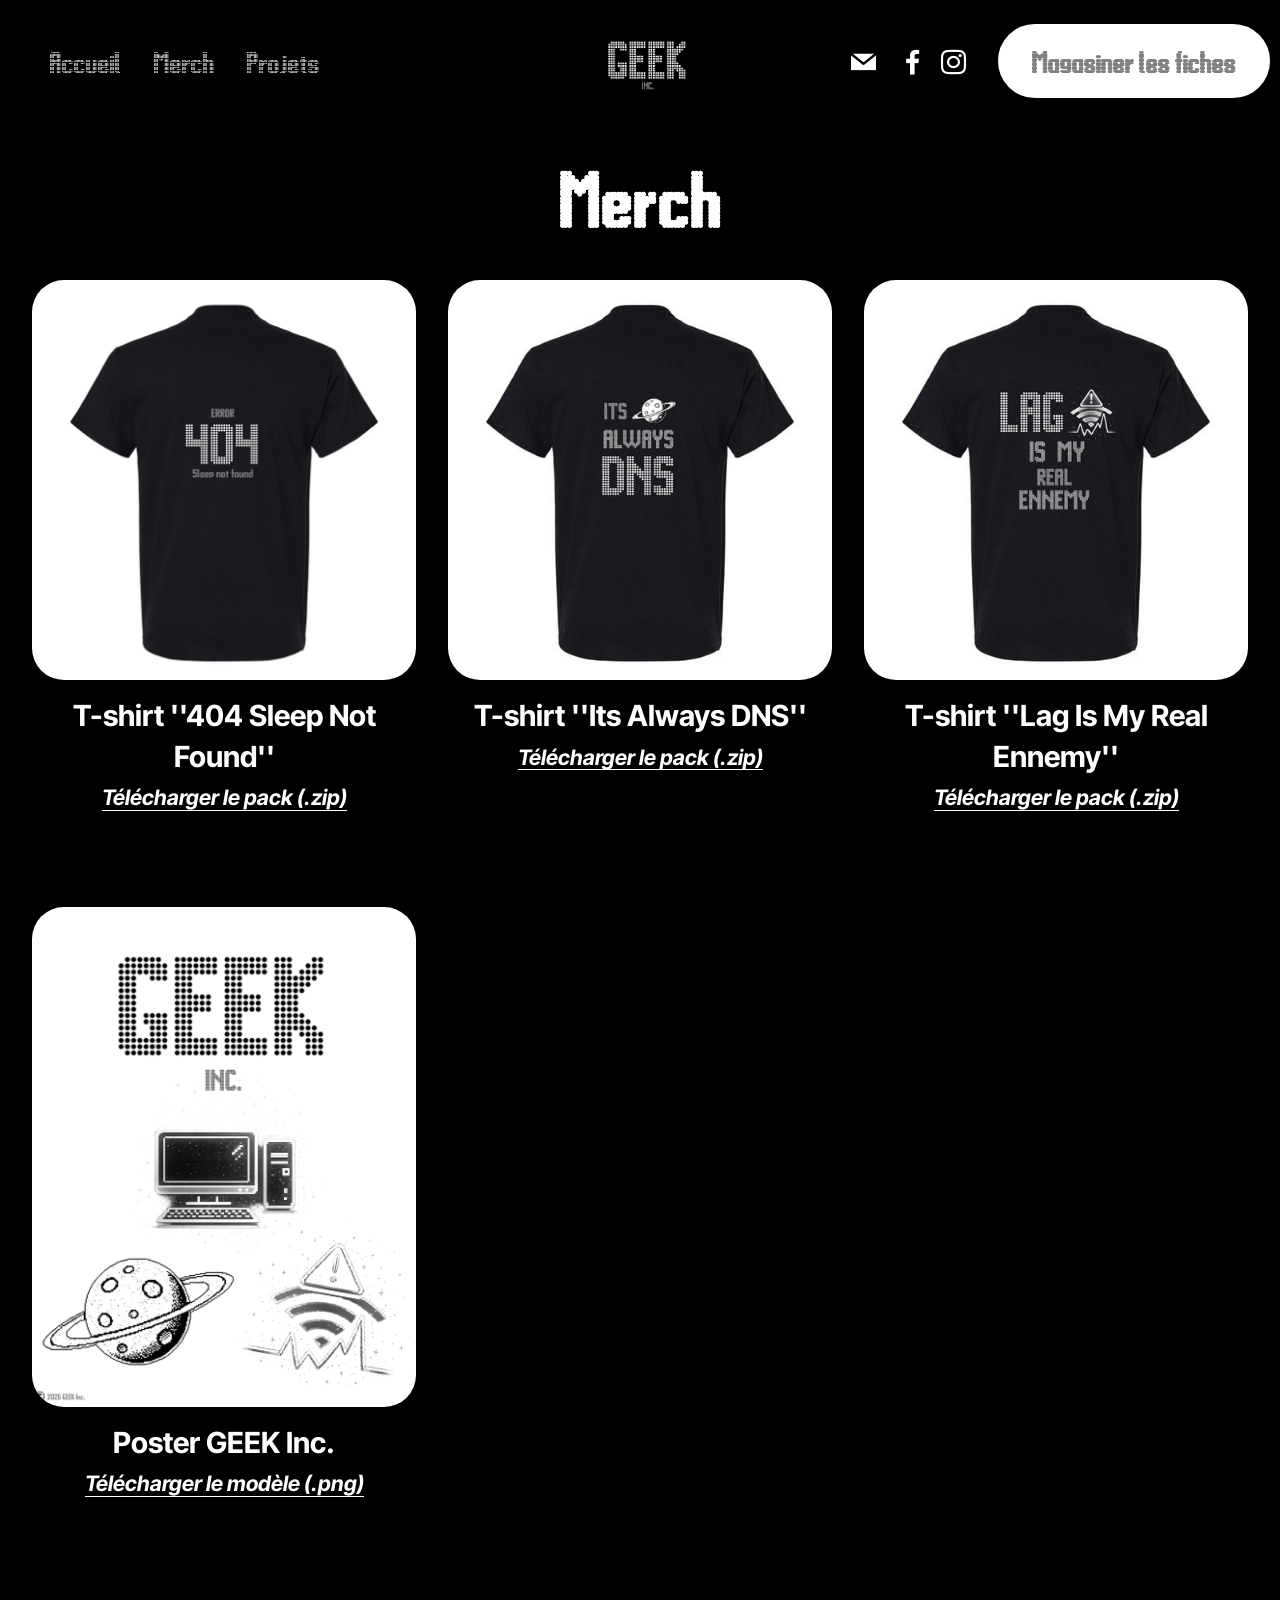
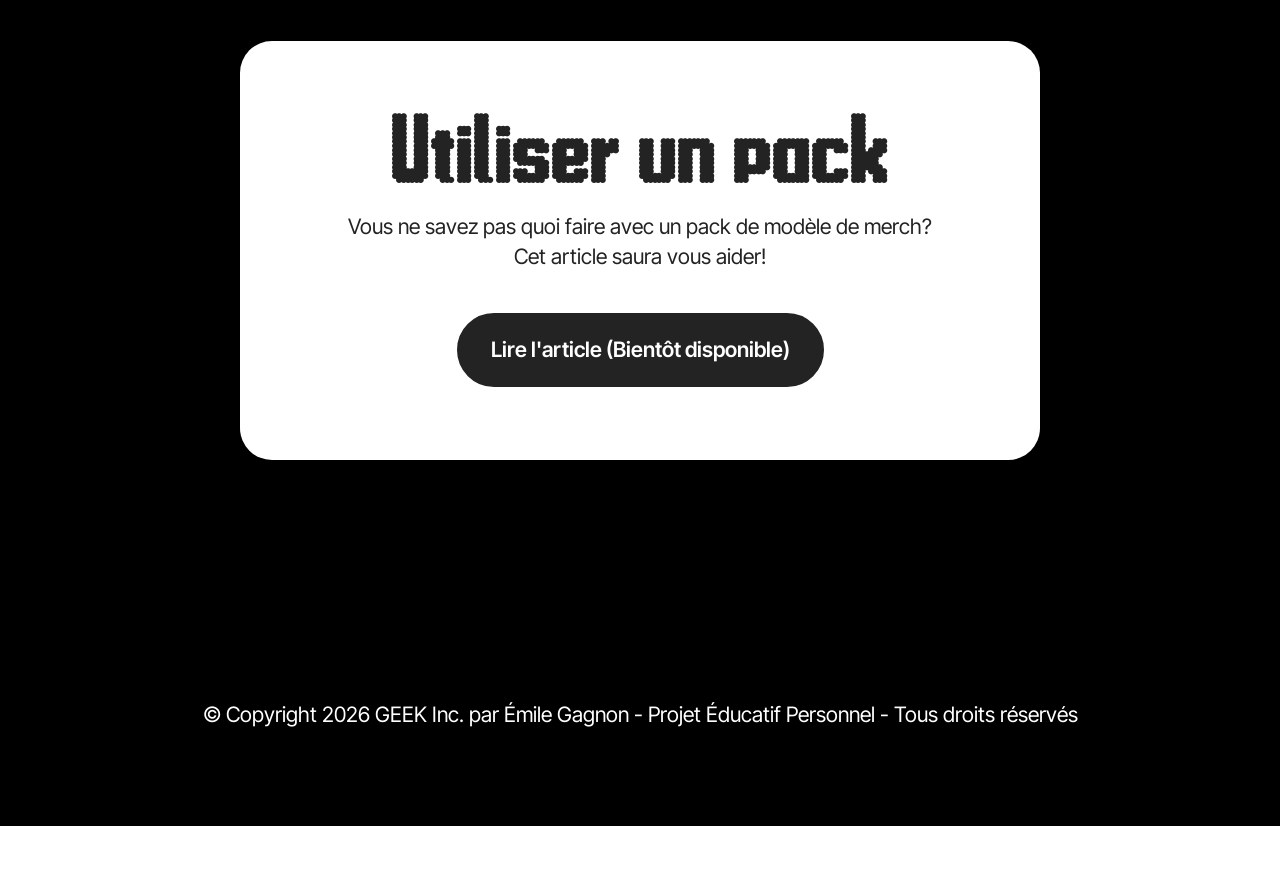
==== commit 50607089: "Version 2.2" ====
--- a/modeles-merch.html
+++ b/modeles-merch.html
@@ -20,7 +20,7 @@
   <link href="assets/fonts/style.css" rel="stylesheet">
   <link rel="preload" href="https://fonts.googleapis.com/css?family=Inter+Tight:100,200,300,400,500,600,700,800,900,100i,200i,300i,400i,500i,600i,700i,800i,900i&display=swap" as="style" onload="this.onload=null;this.rel='stylesheet'">
   <noscript><link rel="stylesheet" href="https://fonts.googleapis.com/css?family=Inter+Tight:100,200,300,400,500,600,700,800,900,100i,200i,300i,400i,500i,600i,700i,800i,900i&display=swap"></noscript>
-  <link rel="preload" as="style" href="assets/mobirise/css/mbr-additional.css?v=l23xQR"><link rel="stylesheet" href="assets/mobirise/css/mbr-additional.css?v=l23xQR" type="text/css">
+  <link rel="preload" as="style" href="assets/mobirise/css/mbr-additional.css?v=nuD6vj"><link rel="stylesheet" href="assets/mobirise/css/mbr-additional.css?v=nuD6vj" type="text/css">
 
   
   
@@ -57,7 +57,7 @@
 						<a class="nav-link link show text-primary display-4" href="modeles-merch.html" aria-expanded="false">Merch</a>
 					</li>
 					<li class="nav-item">
-						<a class="nav-link link text-primary display-4" href="page2.html" target="_blank">Projets</a>
+						<a class="nav-link link text-primary display-4" href="page2.html">Projets</a>
 					</li></ul>
 				<div class="icons-menu">
 					<a class="iconfont-wrapper" href="mailto:info@geek-inc.xyz">
@@ -199,12 +199,11 @@
             </div>
             <div class="col-12 mt-5">
                 <p class="mbr-fonts-style copyright display-7">
-                    © Copyright 2026 GEEK Inc. par Émile Gagnon - Projet Éducatif Personnel - All Rights Reserved
-                </p>
+                    © Copyright 2026 GEEK Inc. par Émile Gagnon - Projet Éducatif Personnel - Tous droits réservés</p>
             </div>
         </div>
     </div>
-</section><section class="display-7" style="padding: 0;align-items: center;justify-content: center;flex-wrap: wrap;    align-content: center;display: flex;position: relative;height: 4rem;"><a href="https://mobiri.se/" style="flex: 1 1;height: 4rem;position: absolute;width: 100%;z-index: 1;"><img alt="" style="height: 4rem;" src="[data-uri]"></a><p style="margin: 0;text-align: center;" class="display-7">&#8204;</p><a style="z-index:1" href="https://mobirise.com/drag-drop-website-builder.html">Drag & Drop Website Builder</a></section><script src="assets/bootstrap/js/bootstrap.bundle.min.js"></script>  <script src="assets/smoothscroll/smooth-scroll.js"></script>  <script src="assets/ytplayer/index.js"></script>  <script src="assets/dropdown/js/navbar-dropdown.js"></script>  <script src="assets/theme/js/script.js"></script>  
+</section><section class="display-7" style="padding: 0;align-items: center;justify-content: center;flex-wrap: wrap;    align-content: center;display: flex;position: relative;height: 4rem;"><a href="https://mobiri.se/" style="flex: 1 1;height: 4rem;position: absolute;width: 100%;z-index: 1;"><img alt="" style="height: 4rem;" src="[data-uri]"></a><p style="margin: 0;text-align: center;" class="display-7">&#8204;</p><a style="z-index:1" href="https://mobirise.com/builder/ai-website-creator.html">Free AI Website Creator</a></section><script src="assets/bootstrap/js/bootstrap.bundle.min.js"></script>  <script src="assets/smoothscroll/smooth-scroll.js"></script>  <script src="assets/ytplayer/index.js"></script>  <script src="assets/dropdown/js/navbar-dropdown.js"></script>  <script src="assets/theme/js/script.js"></script>  
   
   
   <input name="animation" type="hidden">
--- a/assets/mobirise/css/mbr-additional.css
+++ b/assets/mobirise/css/mbr-additional.css
@@ -1473,6 +1473,10 @@
     text-align: center;
   }
 }
+.cid-v8Fapn9iM4 .mbr-section-text,
+.cid-v8Fapn9iM4 .mbr-section-btn {
+  color: #ffffff;
+}
 .cid-tLek7gQhG7 {
   padding-top: 6rem;
   padding-bottom: 6rem;
--- a/assets/mobirise/css/mbr-additional.css
+++ b/assets/mobirise/css/mbr-additional.css
@@ -1473,6 +1473,10 @@
     text-align: center;
   }
 }
+.cid-v8Fapn9iM4 .mbr-section-text,
+.cid-v8Fapn9iM4 .mbr-section-btn {
+  color: #ffffff;
+}
 .cid-tLek7gQhG7 {
   padding-top: 6rem;
   padding-bottom: 6rem;
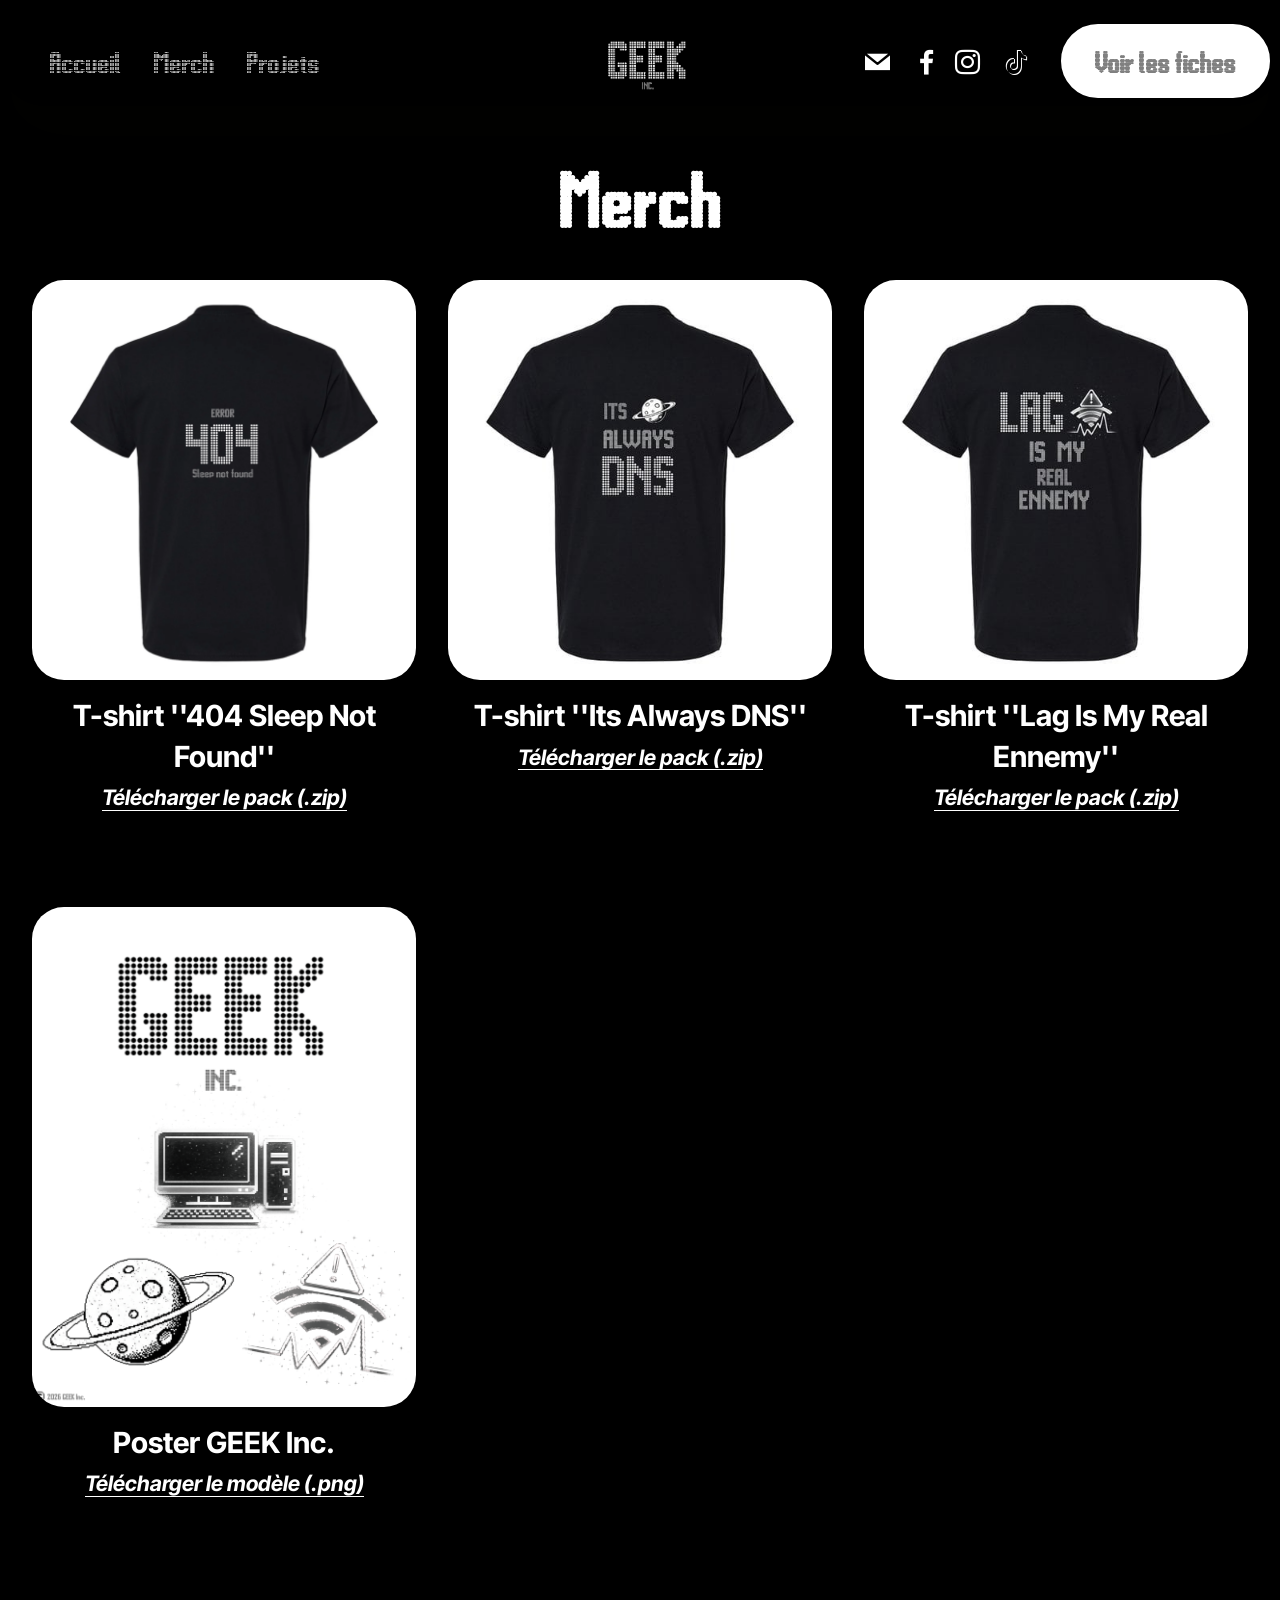
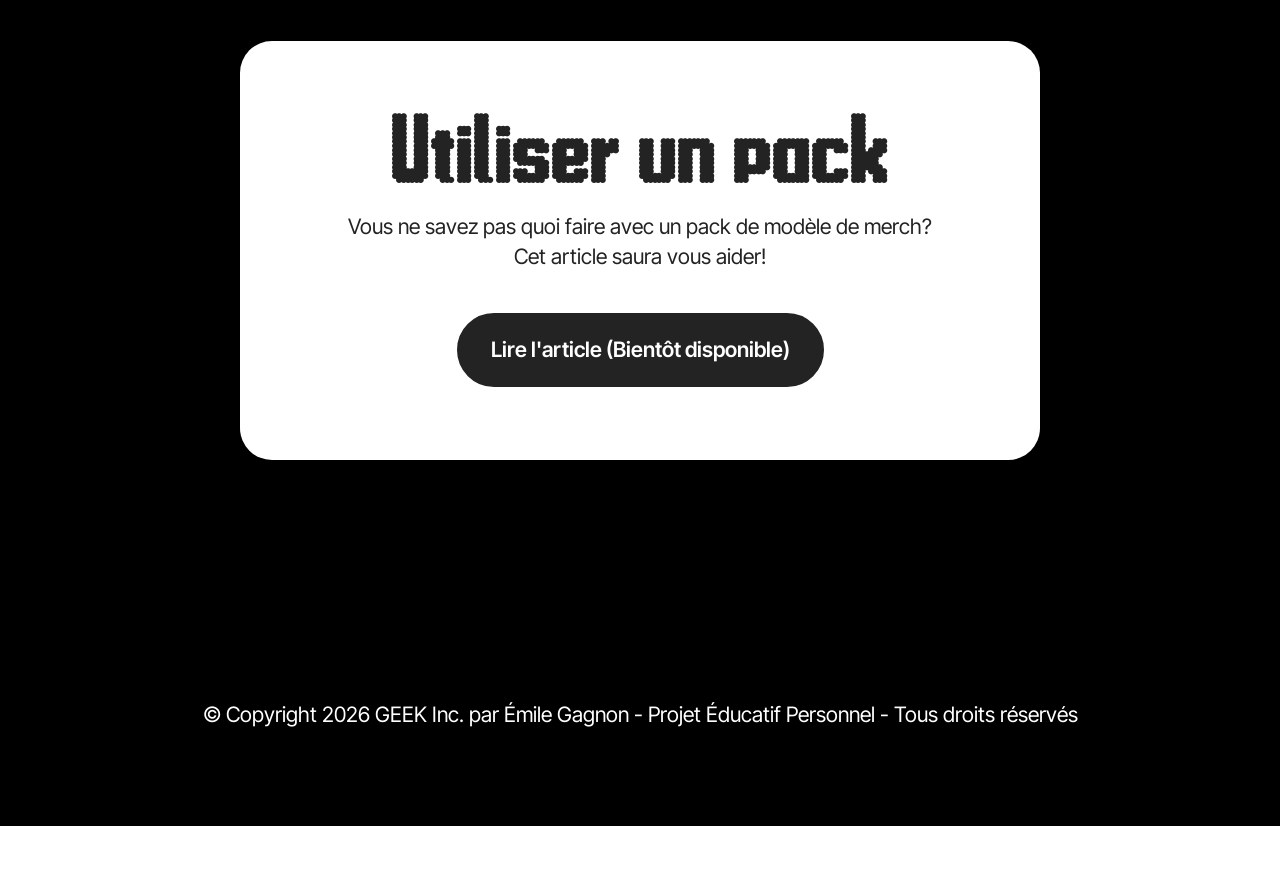
==== commit 12903260: "Ver2.7" ====
--- a/modeles-merch.html
+++ b/modeles-merch.html
@@ -11,7 +11,6 @@
   
   
   <title>Nos modèles de merch</title>
-  <link rel="stylesheet" href="assets/web/assets/mobirise-icons2/mobirise2.css">
   <link rel="stylesheet" href="assets/bootstrap/css/bootstrap.min.css">
   <link rel="stylesheet" href="assets/animatecss/animate.css">
   <link rel="stylesheet" href="assets/dropdown/css/style.css">
@@ -20,7 +19,7 @@
   <link href="assets/fonts/style.css" rel="stylesheet">
   <link rel="preload" href="https://fonts.googleapis.com/css?family=Inter+Tight:100,200,300,400,500,600,700,800,900,100i,200i,300i,400i,500i,600i,700i,800i,900i&display=swap" as="style" onload="this.onload=null;this.rel='stylesheet'">
   <noscript><link rel="stylesheet" href="https://fonts.googleapis.com/css?family=Inter+Tight:100,200,300,400,500,600,700,800,900,100i,200i,300i,400i,500i,600i,700i,800i,900i&display=swap"></noscript>
-  <link rel="preload" as="style" href="assets/mobirise/css/mbr-additional.css?v=nuD6vj"><link rel="stylesheet" href="assets/mobirise/css/mbr-additional.css?v=nuD6vj" type="text/css">
+  <link rel="preload" as="style" href="assets/mobirise/css/mbr-additional.css?v=OUvV6J"><link rel="stylesheet" href="assets/mobirise/css/mbr-additional.css?v=OUvV6J" type="text/css">
 
   
   
@@ -57,7 +56,7 @@
 						<a class="nav-link link show text-primary display-4" href="modeles-merch.html" aria-expanded="false">Merch</a>
 					</li>
 					<li class="nav-item">
-						<a class="nav-link link text-primary display-4" href="page2.html">Projets</a>
+						<a class="nav-link link text-primary display-4" href="nos-projets.html">Projets</a>
 					</li></ul>
 				<div class="icons-menu">
 					<a class="iconfont-wrapper" href="mailto:info@geek-inc.xyz">
@@ -69,9 +68,11 @@
 					<a class="iconfont-wrapper" href="https://www.instagram.com/geekinc.xyz/" target="_blank">
 						<span class="p-2 mbr-iconfont socicon-instagram socicon" style="font-size: 25px;"></span>
 					</a>
-					
-				</div>
-				<div class="navbar-buttons mbr-section-btn"><a class="btn btn-primary display-4" href="https://fiches.geek-inc.xyz/" target="_blank">Magasiner les fiches</a></div>
+					<a class="iconfont-wrapper" href="https://www.tiktok.com/@geekinc.xyz" target="_blank">
+						<span class="p-2 mbr-iconfont socicon-tiktok socicon" style="font-size: 25px;"></span>
+					</a>
+				</div>
+				<div class="navbar-buttons mbr-section-btn"><a class="btn btn-primary display-4" href="https://kdrive.infomaniak.com/app/share/1619948/9293e5f4-91e2-4d0d-8bc5-691d183ae1da" target="_blank">Voir les fiches</a></div>
 			</div>
 		</div>
 	</nav>
@@ -203,7 +204,7 @@
             </div>
         </div>
     </div>
-</section><section class="display-7" style="padding: 0;align-items: center;justify-content: center;flex-wrap: wrap;    align-content: center;display: flex;position: relative;height: 4rem;"><a href="https://mobiri.se/" style="flex: 1 1;height: 4rem;position: absolute;width: 100%;z-index: 1;"><img alt="" style="height: 4rem;" src="[data-uri]"></a><p style="margin: 0;text-align: center;" class="display-7">&#8204;</p><a style="z-index:1" href="https://mobirise.com/builder/ai-website-creator.html">Free AI Website Creator</a></section><script src="assets/bootstrap/js/bootstrap.bundle.min.js"></script>  <script src="assets/smoothscroll/smooth-scroll.js"></script>  <script src="assets/ytplayer/index.js"></script>  <script src="assets/dropdown/js/navbar-dropdown.js"></script>  <script src="assets/theme/js/script.js"></script>  
+</section><section class="display-7" style="padding: 0;align-items: center;justify-content: center;flex-wrap: wrap;    align-content: center;display: flex;position: relative;height: 4rem;"><a href="https://mobiri.se/" style="flex: 1 1;height: 4rem;position: absolute;width: 100%;z-index: 1;"><img alt="" style="height: 4rem;" src="[data-uri]"></a><p style="margin: 0;text-align: center;" class="display-7">&#8204;</p><a style="z-index:1" href="https://mobirise.com/builder/ai-website-creator.html">Best AI Website Creator</a></section><script src="assets/bootstrap/js/bootstrap.bundle.min.js"></script>  <script src="assets/smoothscroll/smooth-scroll.js"></script>  <script src="assets/ytplayer/index.js"></script>  <script src="assets/dropdown/js/navbar-dropdown.js"></script>  <script src="assets/theme/js/script.js"></script>  
   
   
   <input name="animation" type="hidden">
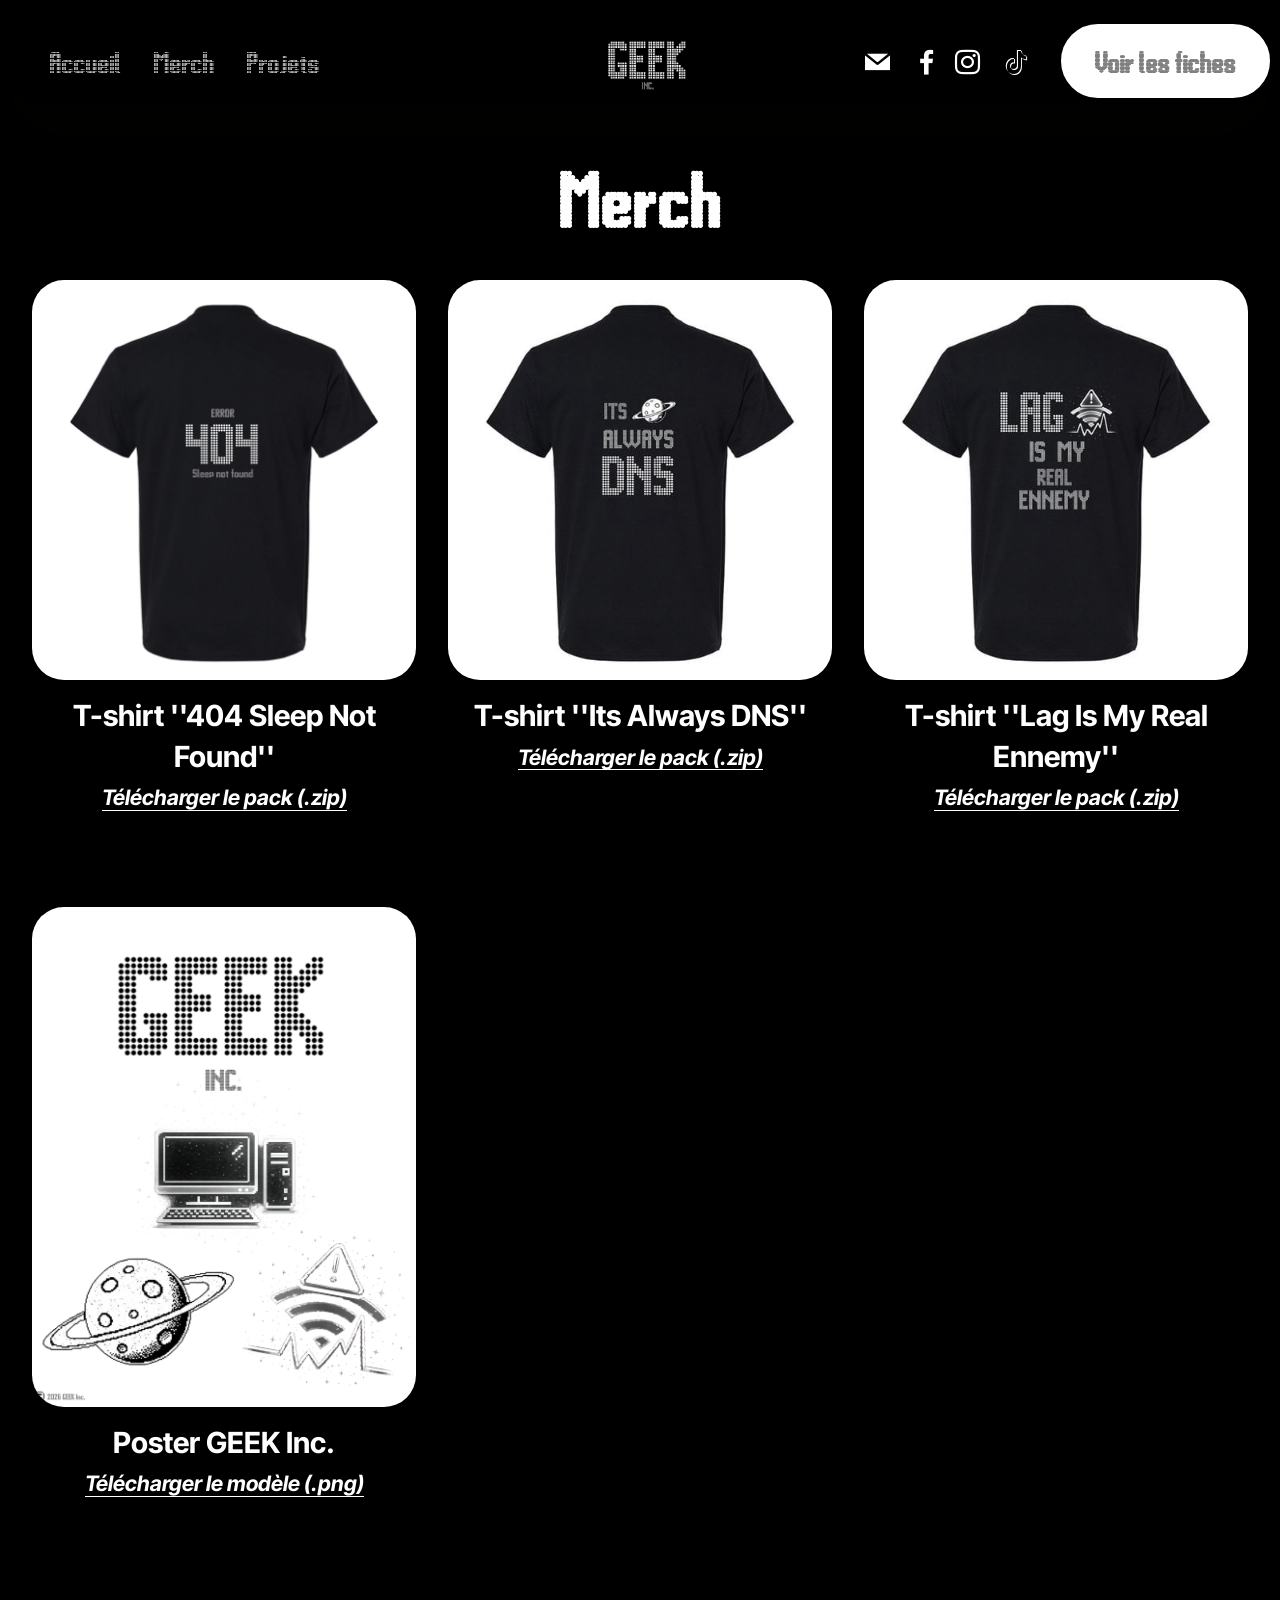
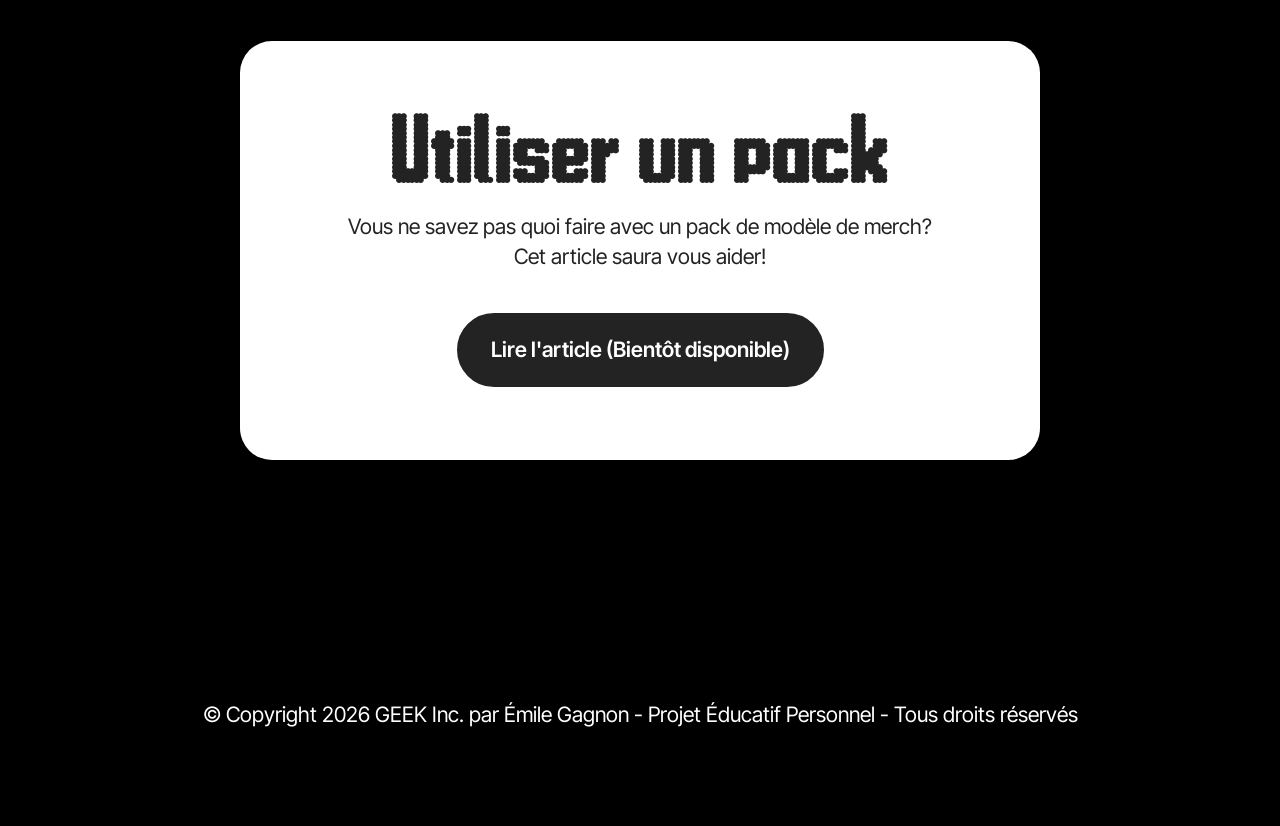
==== commit 21cb6639: "Remove unnecessary section and scripts from HTML" ====
--- a/modeles-merch.html
+++ b/modeles-merch.html
@@ -204,9 +204,8 @@
             </div>
         </div>
     </div>
-</section><section class="display-7" style="padding: 0;align-items: center;justify-content: center;flex-wrap: wrap;    align-content: center;display: flex;position: relative;height: 4rem;"><a href="https://mobiri.se/" style="flex: 1 1;height: 4rem;position: absolute;width: 100%;z-index: 1;"><img alt="" style="height: 4rem;" src="[data-uri]"></a><p style="margin: 0;text-align: center;" class="display-7">&#8204;</p><a style="z-index:1" href="https://mobirise.com/builder/ai-website-creator.html">Best AI Website Creator</a></section><script src="assets/bootstrap/js/bootstrap.bundle.min.js"></script>  <script src="assets/smoothscroll/smooth-scroll.js"></script>  <script src="assets/ytplayer/index.js"></script>  <script src="assets/dropdown/js/navbar-dropdown.js"></script>  <script src="assets/theme/js/script.js"></script>  
-  
+
   
   <input name="animation" type="hidden">
   </body>
-</html>+</html>
